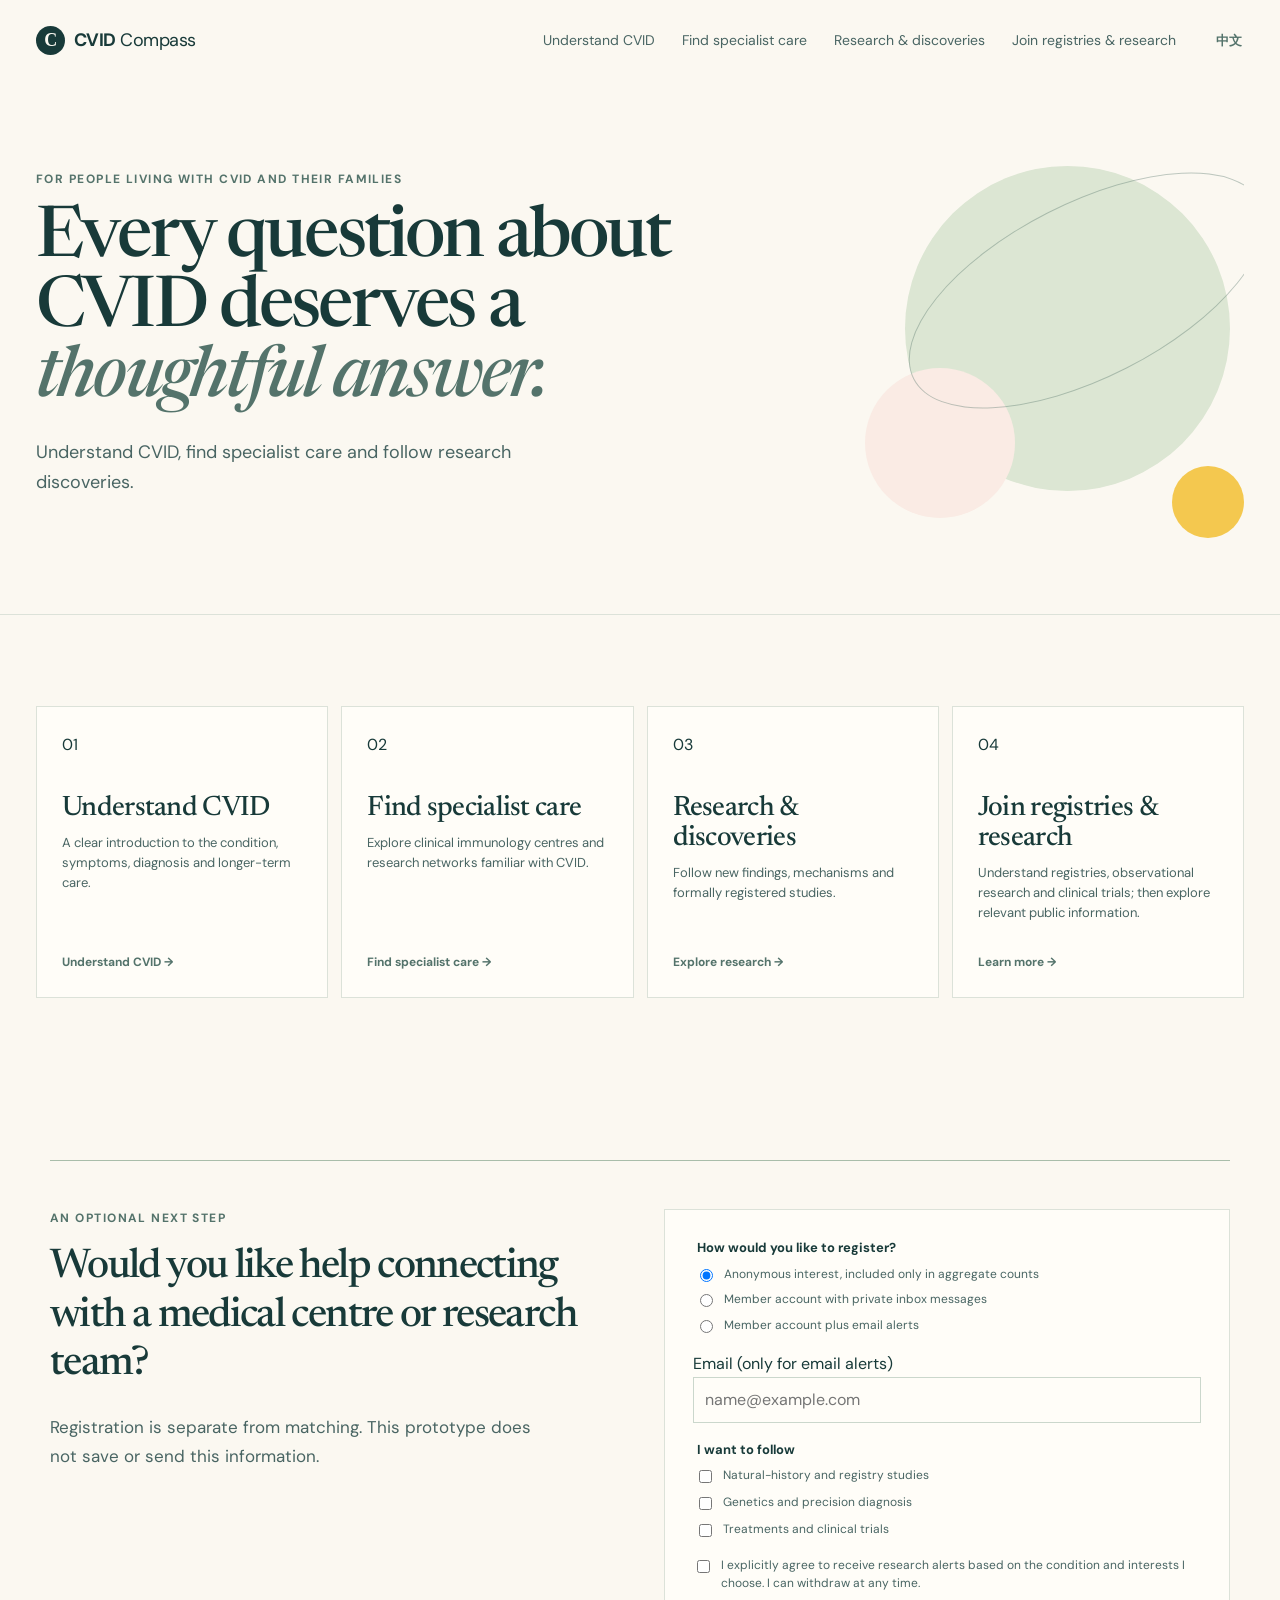
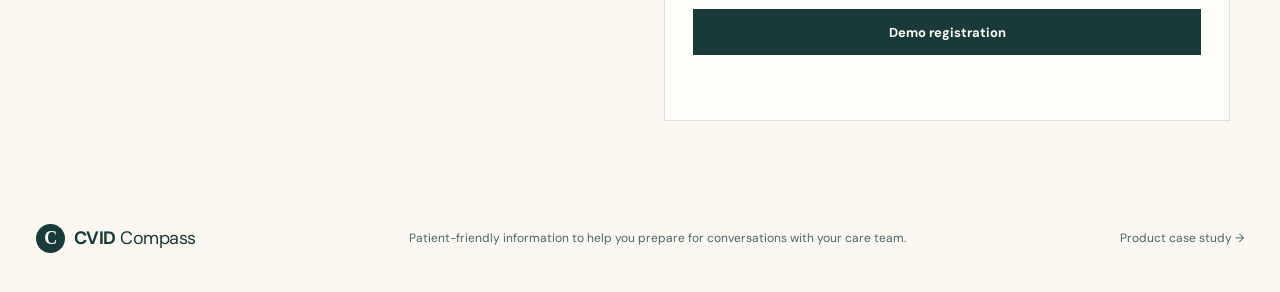
==== index.html @ d3d323ce "Add files via upload" ====
<!doctype html>
<html lang="en">
  <head>
    <meta charset="UTF-8" />
    <meta name="viewport" content="width=device-width, initial-scale=1.0" />
    <meta name="description" content="A patient-friendly guide to understanding CVID." />
    <title>CVID Compass</title>
    <link rel="preconnect" href="https://fonts.googleapis.com" />
    <link rel="preconnect" href="https://fonts.gstatic.com" crossorigin />
    <link href="https://fonts.googleapis.com/css2?family=DM+Sans:wght@400;500;600;700&family=Newsreader:opsz,wght@6..72,500;6..72,600&display=swap" rel="stylesheet" />
    <link rel="stylesheet" href="/src/styles.css?v=20260907-5" />
    <link rel="stylesheet" href="/src/details.css?v=20260907-5" />
  </head>
  <body>
    <div id="app"></div>
    <script type="module" src="/src/main.js?v=20260907-5"></script>
  </body>
</html>
---- src/styles.css ----
:root { --ink:#183a39; --ink-soft:#496563; --cream:#fbf8f1; --paper:#fffdf8; --sage:#dce6d3; --sage-dark:#54736b; --coral:#e88c72; --clay:#faebe4; --line:#dce2d9; --yellow:#f4c84f; }
* { box-sizing:border-box; }
html { scroll-behavior:smooth; }
body { margin:0; color:var(--ink); background:var(--cream); font-family:"DM Sans", Arial, sans-serif; font-size:16px; line-height:1.6; }
a { color:inherit; text-decoration:none; } svg { width:18px; height:18px; fill:none; stroke:currentColor; stroke-width:1.8; stroke-linecap:round; stroke-linejoin:round; vertical-align:middle; }
.site-header { height:82px; max-width:1280px; margin:auto; padding:0 36px; display:flex; align-items:center; gap:38px; border-bottom:1px solid transparent; }
.brand { display:inline-flex; align-items:center; gap:9px; font-weight:700; letter-spacing:-.03em; white-space:nowrap; font-size:18px; }.brand-light { font-weight:400; }.brand-mark { width:29px; height:29px; display:grid; place-items:center; border-radius:50%; background:var(--ink); color:var(--cream); font-family:Georgia,serif; font-size:18px; }
.main-nav { display:flex; align-items:center; gap:27px; margin-left:auto; }.main-nav a { font-size:14px; color:var(--ink-soft); position:relative; }.main-nav a:hover,.main-nav a.active { color:var(--ink); }.main-nav a.active:after { content:""; position:absolute; left:0; right:0; bottom:-9px; height:1.5px; background:var(--coral); }
.match-link,.text-link { display:inline-flex; gap:8px; align-items:center; font-size:14px; font-weight:600; }.match-link { padding:10px 14px; background:var(--ink); color:white; border-radius:99px; }.match-link svg { width:15px; }.language-toggle { border:0; padding:5px 2px; background:transparent; color:var(--sage-dark); font:600 13px "DM Sans",sans-serif; cursor:pointer; }.menu-button { display:none; }
h1,h2,h3,p { margin-top:0; } h1,h2 { font-family:Newsreader, Georgia, serif; font-weight:500; letter-spacing:-.04em; line-height:.99; } h1 { font-size:clamp(48px,6.15vw,82px); } h2 { font-size:clamp(38px,4.5vw,57px); } h1 em,h2 em { color:var(--sage-dark); font-weight:500; }.eyebrow { margin-bottom:16px; color:var(--sage-dark); font-size:12px; font-weight:700; letter-spacing:.12em; text-transform:uppercase; }
.hero { min-height:620px; overflow:hidden; display:grid; grid-template-columns:minmax(0,1.15fr) minmax(390px,.85fr); gap:34px; max-width:1280px; margin:auto; padding:74px 36px 58px; }.hero-copy { max-width:700px; }.hero h1 { margin-bottom:24px; font-size:clamp(48px,5.5vw,76px); }.hero-intro { max-width:560px; color:var(--ink-soft); font-size:18px; line-height:1.65; }.condition-search { max-width:594px; margin-top:39px; }.condition-search label { font-size:13px; font-weight:700; }.condition-search > div { display:flex; align-items:center; height:61px; margin-top:9px; padding-left:18px; background:var(--paper); border:1px solid #cbd7cc; border-radius:8px; box-shadow:0 6px 16px rgba(24,58,57,.06); }.condition-search div > svg { color:var(--sage-dark); flex:none; }.condition-search input { min-width:0; flex:1; height:100%; padding:0 12px; border:0; outline:0; color:var(--ink); background:transparent; font:inherit; font-size:16px; }.condition-search button { align-self:stretch; display:flex; gap:7px; align-items:center; border:0; padding:0 18px; border-radius:0 7px 7px 0; background:var(--coral); color:#fff; font:600 14px "DM Sans",sans-serif; cursor:pointer; }.condition-search button svg { width:16px; }.search-hint { margin:8px 0 0; font-size:12px; color:var(--ink-soft); }
.hero-paths { display:grid; grid-template-columns:repeat(2,minmax(0,1fr)); gap:12px; max-width:680px; margin-top:34px; }
.hero-path { min-height:142px; display:flex; flex-direction:column; padding:18px; border:1px solid var(--line); border-radius:8px; background:var(--paper); transition:background .18s,transform .18s; }
.hero-path:hover { background:var(--sage); transform:translateY(-2px); }
.hero-path > span { margin-bottom:17px; color:var(--sage-dark); font-size:11px; font-weight:700; }
.hero-path strong { font:500 20px/1.16 Newsreader,Georgia,serif; }
.hero-path small { display:none; margin-top:8px; color:var(--ink-soft); font-size:12px; line-height:1.45; }
.hero-art { position:relative; min-height:390px; }.orb { position:absolute; border-radius:50%; }.orb-one { width:325px; height:325px; right:3%; top:18px; background:var(--sage); }.orb-two { width:150px; height:150px; right:49%; top:220px; background:var(--clay); }.orb-three { width:72px; height:72px; right:0; bottom:0; background:var(--yellow); }.art-line { position:absolute; width:390px; height:175px; right:-38px; top:55px; border:1px solid rgba(84,115,107,.38); border-radius:50%; transform:rotate(-27deg); }.art-note { position:absolute; z-index:2; right:7%; top:144px; display:flex; align-items:center; gap:12px; color:var(--ink); font-family:Newsreader,serif; font-size:21px; line-height:1.08; }.note-icon { width:34px; height:34px; display:grid; place-items:center; color:var(--cream); background:var(--sage-dark); border-radius:50%; font-size:18px; }
.start-section { max-width:1280px; margin:auto; padding:90px 36px 102px; border-top:1px solid var(--line); }.section-heading { display:grid; grid-template-columns:1fr 1.3fr 1fr; align-items:end; gap:20px; margin-bottom:43px; }.section-heading .eyebrow { margin:0 0 10px; }.section-heading h2 { margin:0; }.section-heading > p:last-child { margin:0 0 4px; color:var(--ink-soft); }
.path-grid { display:grid; grid-template-columns:repeat(4,1fr); gap:15px; }.path-card { min-height:253px; display:flex; flex-direction:column; padding:24px; background:var(--paper); border:1px solid var(--line); border-radius:4px; transition:transform .2s,box-shadow .2s; }.path-card:hover { transform:translateY(-4px); box-shadow:0 9px 20px rgba(24,58,57,.09); }.path-icon,.knowledge-icon { display:grid; place-items:center; width:38px; height:38px; margin-bottom:27px; border-radius:50%; color:var(--sage-dark); background:var(--sage); }.path-icon svg { width:19px; }.path-card h3 { margin-bottom:8px; font:600 20px/1.2 Newsreader,Georgia,serif; letter-spacing:-.02em; }.path-card p { margin-bottom:18px; color:var(--ink-soft); font-size:14px; line-height:1.48; }.path-card a { display:flex; gap:6px; align-items:center; margin-top:auto; color:var(--sage-dark); font-size:13px; font-weight:700; }.path-card a svg { width:15px; }
.reassurance { display:grid; grid-template-columns:auto 1.15fr 1fr; gap:35px; align-items:center; padding:48px max(36px,calc((100% - 1208px)/2)); background:var(--sage); }.reassurance h2 { margin:0; font-size:38px; }.reassurance .eyebrow { margin-bottom:10px; }.reassurance > p { max-width:380px; margin:0; color:#42605b; font-size:14px; }.reassurance-icon { display:grid; place-items:center; width:50px; height:50px; background:var(--ink); color:var(--cream); border-radius:50%; }.reassurance-icon svg { width:24px; }
footer { max-width:1280px; min-height:107px; margin:auto; padding:25px 36px; display:flex; align-items:center; justify-content:space-between; gap:20px; color:var(--ink-soft); font-size:12px; } footer .brand { color:var(--ink); }
.overview-hero { position:relative; overflow:hidden; max-width:1280px; min-height:524px; margin:auto; padding:32px 36px 76px; }.crumb { display:flex; gap:9px; margin-bottom:72px; color:var(--ink-soft); font-size:13px; }.crumb a { color:var(--sage-dark); }.overview-hero .eyebrow { margin-bottom:16px; }.overview-hero h1 { margin-bottom:23px; }.overview-lede { max-width:538px; color:var(--ink-soft); font-size:18px; }.overview-hero .text-link { margin-top:13px; color:var(--sage-dark); }.overview-sun { position:absolute; right:8%; top:90px; width:320px; height:320px; border:1px solid rgba(84,115,107,.42); border-radius:50%; }.overview-sun:before,.overview-sun:after,.overview-sun span { content:""; position:absolute; background:var(--yellow); border-radius:50%; }.overview-sun:before { width:92px; height:92px; left:110px; top:110px; }.overview-sun:after { width:184px; height:184px; left:68px; top:68px; opacity:.29; }.overview-sun span:nth-child(1) { width:22px; height:22px; left:-44px; top:145px; }.overview-sun span:nth-child(2) { width:15px; height:15px; right:-49px; top:75px; }.overview-sun span:nth-child(3) { width:14px; height:14px; right:-24px; bottom:41px; background:var(--coral); }
.glance-section { padding:83px max(36px,calc((100% - 1208px)/2)) 94px; background:var(--ink); color:#fbf8f1; }.glance-section .section-heading { grid-template-columns:1fr 2fr; margin-bottom:42px; }.glance-section .section-heading h2 { color:#fffdf7; }.glance-section .eyebrow { color:#b8d1bf; }.glance-grid { display:grid; grid-template-columns:repeat(3,1fr); border-top:1px solid rgba(255,255,255,.25); }.glance-grid article { min-height:194px; padding:23px 26px 0 0; margin-right:26px; border-right:1px solid rgba(255,255,255,.2); }.glance-grid article:last-child { margin-right:0; border:0; }.glance-grid span { color:#b8d1bf; font-size:12px; font-weight:700; }.glance-grid h3 { margin:24px 0 8px; color:#fffdf7; font:500 25px/1.15 Newsreader,Georgia,serif; }.glance-grid p { max-width:310px; margin:0; color:#c7d7d2; font-size:14px; line-height:1.5; }
.understand-section { max-width:1120px; margin:auto; padding:111px 36px; display:grid; grid-template-columns:1.25fr .75fr; gap:120px; align-items:center; }.understand-copy h2 { margin-bottom:26px; }.understand-copy p { color:var(--ink-soft); }.understand-copy .text-link { margin-top:4px; color:var(--sage-dark); }.quote-card { padding:37px 34px 33px; background:var(--clay); }.quote-mark { display:block; height:35px; color:var(--coral); font:64px/.6 Newsreader,Georgia,serif; }.quote-card p { margin:19px 0 29px; font:500 28px/1.1 Newsreader,Georgia,serif; letter-spacing:-.025em; }.quote-source { color:var(--ink-soft); font-size:12px; }
.knowledge-section { padding:92px max(36px,calc((100% - 1208px)/2)) 105px; background:#edf1e9; }.knowledge-title { max-width:660px; margin-bottom:43px; }.knowledge-title h2 { margin:0; }.knowledge-grid { display:grid; grid-template-columns:1fr 1fr; gap:18px; }.knowledge-card { padding:35px; }.knowledge-card.know { background:var(--paper); }.knowledge-card.learning { background:#dbe6d4; }.knowledge-icon { margin-bottom:31px; }.learning .knowledge-icon { color:white; background:var(--sage-dark); }.knowledge-card h3 { margin:0 0 22px; font:500 29px/1.08 Newsreader,Georgia,serif; letter-spacing:-.025em; }.knowledge-card ul { display:grid; gap:13px; padding:0; margin:0; list-style:none; }.knowledge-card li { position:relative; padding-left:19px; color:var(--ink-soft); font-size:14px; line-height:1.5; }.knowledge-card li:before { content:""; position:absolute; left:0; top:.57em; width:6px; height:6px; border-radius:50%; background:var(--coral); }.learning li:before { background:var(--sage-dark); }
.next-section { display:grid; grid-template-columns:.9fr 1.1fr; gap:68px; max-width:1120px; margin:auto; padding:103px 36px 82px; }.next-section h2 { margin:0; }.next-links { border-top:1px solid var(--line); }.next-links a { display:flex; gap:19px; align-items:center; padding:18px 3px; border-bottom:1px solid var(--line); font:500 22px/1.25 Newsreader,Georgia,serif; }.next-links a span { color:var(--sage-dark); font:700 12px "DM Sans",sans-serif; }.next-links a svg { width:17px; margin-left:auto; color:var(--sage-dark); }.medical-note { max-width:1120px; margin:0 auto 30px; padding:18px 36px 0; border-top:1px solid var(--line); color:var(--ink-soft); font-size:12px; }
.path-grid.three-paths { grid-template-columns:repeat(3,1fr); }.disease-map,.directory-content,.research-content { max-width:1208px; margin:auto; padding:88px 36px; }.disease-map h2,.research-heading h2 { margin:0 0 38px; }.topic-grid,.research-explainer { display:grid; grid-template-columns:repeat(4,1fr); gap:15px; }.topic-grid article,.research-explainer article { min-height:204px; padding:24px; background:var(--paper); border:1px solid var(--line); }.topic-grid span,.research-explainer span { color:var(--sage-dark); font-size:12px; font-weight:700; }.topic-grid h3,.research-explainer h3 { margin:19px 0 9px; font:500 23px/1.12 Newsreader,Georgia,serif; }.topic-grid p,.research-explainer p { margin:0; color:var(--ink-soft); font-size:14px; line-height:1.5; }.directory-hero,.research-hero { min-height:380px; max-width:1208px; margin:auto; padding:32px 36px 68px; }.directory-hero .crumb,.research-hero .crumb { margin-bottom:70px; }.directory-hero h1,.research-hero h1 { margin:0 0 22px; }.directory-hero > p:last-child,.research-hero > p:last-child { max-width:635px; color:var(--ink-soft); font-size:17px; }.directory-content { background:var(--paper); }.directory-note { display:flex; gap:14px; max-width:800px; padding:18px 20px; background:var(--sage); color:#42605b; font-size:14px; }.directory-note svg { flex:none; color:var(--sage-dark); }.directory-note p { margin:0; }.directory-note strong { color:var(--ink); }.centre-list { display:grid; gap:10px; padding-top:30px; }.centre-card { display:grid; grid-template-columns:auto 1fr auto; gap:19px; align-items:center; padding:19px; border:1px solid var(--line); background:var(--paper); }.centre-mark { display:grid; place-items:center; width:41px; height:41px; border-radius:50%; color:var(--sage-dark); background:var(--sage); }.centre-card h3 { margin:2px 0 5px; font:500 22px/1.15 Newsreader,Georgia,serif; }.centre-card p { margin:0; color:var(--ink-soft); font-size:13px; }.centre-meta { color:var(--sage-dark); font-size:11px; font-weight:700; letter-spacing:.06em; text-transform:uppercase; }.verify { display:grid; gap:3px; min-width:128px; color:var(--sage-dark); font-size:11px; font-weight:700; }.verify small { color:var(--ink-soft); font-weight:400; }.research-page { background:#edf1e9; }.research-content { padding-top:0; }.research-explainer { margin-top:-40px; position:relative; }.research-explainer article { background:var(--paper); }.research-heading { margin-top:82px; }.paper-list { display:grid; gap:0; max-width:850px; border-top:1px solid var(--line); }.paper-list article { display:grid; grid-template-columns:132px 1fr auto; gap:24px; align-items:start; padding:25px 0; border-bottom:1px solid var(--line); }.paper-type { color:var(--sage-dark); font-size:11px; font-weight:700; letter-spacing:.06em; text-transform:uppercase; }.paper-list h3 { margin:0 0 8px; font:500 23px/1.15 Newsreader,Georgia,serif; }.paper-list p { margin:0; color:var(--ink-soft); font-size:13px; }.paper-list a { display:flex; gap:6px; align-items:center; color:var(--sage-dark); font-size:12px; font-weight:700; white-space:nowrap; }.paper-list a svg { width:15px; }
@media (max-width:820px) { .site-header { height:70px; padding:0 21px; gap:13px; }.main-nav { display:none; position:absolute; z-index:10; top:69px; left:0; right:0; padding:18px 21px; background:var(--paper); border-bottom:1px solid var(--line); }.main-nav.open { display:grid; gap:14px; }.language-toggle { margin-left:auto; }.match-link { margin-left:0; font-size:0; width:38px; height:38px; padding:0; justify-content:center; }.match-link svg { width:17px; }.menu-button { display:grid; gap:5px; width:28px; padding:5px; border:0; background:transparent; }.menu-button span { height:1px; background:var(--ink); }.hero { grid-template-columns:1fr; gap:0; padding:54px 22px 34px; min-height:auto; }.hero-paths { grid-template-columns:1fr; gap:10px; }.hero-path { min-height:76px; display:grid; grid-template-columns:32px 1fr; align-items:center; column-gap:10px; padding:14px 16px; }.hero-path > span { grid-row:1; margin:0; }.hero-path strong { grid-row:1; font-size:18px; }.hero-art { min-height:225px; margin-top:24px; }.orb-one { width:205px; height:205px; right:8%; top:0; }.orb-two { width:108px; height:108px; right:47%; top:115px; }.orb-three { width:55px; height:55px; right:1%; bottom:3px; }.art-line { width:280px; height:130px; right:-36px; top:28px; }.art-note { right:10%; top:72px; max-width:190px; font-size:16px; }.note-icon { width:29px; height:29px; flex:none; }.start-section { padding:63px 22px; }.section-heading { grid-template-columns:1fr; gap:8px; margin-bottom:30px; }.path-grid { grid-template-columns:1fr 1fr; }.reassurance { grid-template-columns:auto 1fr; gap:19px; padding:37px 22px; }.reassurance > p { grid-column:1/-1; }.reassurance h2 { font-size:32px; } footer { padding:24px 22px; flex-wrap:wrap; }.overview-hero { min-height:440px; padding:25px 22px 60px; }.crumb { margin-bottom:57px; }.overview-sun { width:190px; height:190px; right:-69px; top:175px; }.overview-sun:before { width:55px; height:55px; left:67px; top:67px; }.overview-sun:after { width:110px; height:110px; left:39px; top:39px; }.overview-sun span:nth-child(1) { left:-22px; top:90px; }.overview-sun span:nth-child(2) { right:-25px; top:43px; }.overview-sun span:nth-child(3) { right:-12px; bottom:23px; }.overview-lede { max-width:470px; font-size:16px; }.glance-section { padding:62px 22px; }.glance-grid { grid-template-columns:1fr; }.glance-grid article { min-height:0; padding:21px 0; margin:0; border-right:0; border-bottom:1px solid rgba(255,255,255,.2); }.glance-grid h3 { margin:11px 0 7px; }.understand-section { padding:73px 22px; grid-template-columns:1fr; gap:48px; }.quote-card { max-width:460px; }.knowledge-section { padding:65px 22px; }.knowledge-grid { grid-template-columns:1fr; }.next-section { grid-template-columns:1fr; gap:31px; padding:70px 22px 54px; }.medical-note { margin-bottom:20px; padding:15px 22px 0; } }
@media (max-width:480px) { h1 { font-size:46px; }.hero h1 { font-size:38px; line-height:1.04; }.hero-intro { font-size:16px; }.condition-search > div { height:56px; }.condition-search button { padding:0 13px; font-size:0; }.condition-search button svg { width:18px; }.path-grid { grid-template-columns:1fr; }.path-card { min-height:210px; }.section-heading h2 { font-size:40px; }.overview-hero { min-height:466px; }.overview-sun { top:238px; }.glance-section .section-heading { grid-template-columns:1fr; }.knowledge-card { padding:28px 24px; }.next-links a { font-size:20px; } }
@media (max-width:820px) { .path-grid.three-paths,.topic-grid,.research-explainer { grid-template-columns:1fr 1fr; }.disease-map,.directory-content,.research-content { padding:64px 22px; }.directory-hero,.research-hero { padding:25px 22px 55px; }.directory-hero .crumb,.research-hero .crumb { margin-bottom:55px; }.research-explainer { margin-top:-24px; }.centre-card { grid-template-columns:auto 1fr; }.verify { grid-column:2; }.paper-list article { grid-template-columns:1fr; gap:9px; }.paper-list a { margin-top:4px; } }
@media (max-width:480px) { .path-grid.three-paths,.topic-grid,.research-explainer { grid-template-columns:1fr; }.centre-card { grid-template-columns:1fr; gap:10px; }.verify { grid-column:auto; }.directory-hero h1,.research-hero h1 { font-size:43px; }.paper-list h3 { font-size:21px; } }

.directory-tools { display:flex; justify-content:space-between; align-items:center; gap:20px; margin-top:34px; padding-bottom:18px; border-bottom:1px solid var(--line); }
.directory-tools > span { color:var(--ink-soft); font-size:12px; white-space:nowrap; }
.country-filters { display:flex; gap:8px; flex-wrap:wrap; }
.country-filters button { border:1px solid var(--line); padding:8px 14px; background:transparent; color:var(--ink-soft); border-radius:99px; font:600 12px "DM Sans",sans-serif; cursor:pointer; }
.country-filters button.selected { border-color:var(--ink); background:var(--ink); color:var(--paper); }
.centre-fields { display:flex; gap:18px; flex-wrap:wrap; margin-top:9px; color:var(--ink-soft); font-size:11px; }
.centre-fields a { color:var(--sage-dark); font-weight:700; }
.verify { padding:7px 10px; border-left:3px solid var(--coral); background:var(--clay); }
.verify.verified { border-left-color:var(--sage-dark); background:var(--sage); }
.study-list { display:grid; gap:14px; max-width:920px; }
.study-card { padding:28px 30px; background:var(--paper); border:1px solid var(--line); }
.study-meta { display:flex; flex-wrap:wrap; gap:8px; margin-bottom:14px; }
.study-meta span { padding:4px 9px; border-radius:99px; background:var(--sage); color:var(--sage-dark); font-size:11px; font-weight:700; }
.study-card h3 { margin:0 0 13px; font:500 27px/1.14 Newsreader,Georgia,serif; }
.study-card p { margin:0 0 12px; color:var(--ink-soft); font-size:14px; }
.study-details { margin-top:17px; padding-top:17px; border-top:1px solid var(--line); }
.study-details .limitation { padding:13px 15px; background:var(--clay); color:var(--ink); }
.study-details a { color:var(--sage-dark); font-size:13px; font-weight:700; }
.study-toggle { margin-top:8px; border:0; padding:0; background:transparent; color:var(--sage-dark); font:700 12px "DM Sans",sans-serif; cursor:pointer; }
.research-heading > p:last-child { max-width:620px; color:var(--ink-soft); }
.stakeholder-section { max-width:1208px; margin:auto; padding:10px 36px 100px; }
.stakeholder-grid { display:grid; grid-template-columns:repeat(2,1fr); gap:15px; }
.stakeholder-grid article { padding:27px; background:var(--paper); border:1px solid var(--line); }
.stakeholder-grid article > span { color:var(--sage-dark); font-size:12px; font-weight:700; }
.stakeholder-grid h3 { margin:14px 0 10px; font:500 26px/1.15 Newsreader,Georgia,serif; }
.stakeholder-grid p { color:var(--ink-soft); font-size:14px; }
.stakeholder-grid hr { margin:22px 0; border:0; border-top:1px solid var(--line); }
.stakeholder-grid strong { display:block; margin-bottom:7px; color:var(--sage-dark); font-size:12px; }
.value-loop { margin-top:58px; padding:42px; background:var(--ink); color:var(--paper); }
.value-loop h2 { max-width:750px; margin-bottom:31px; color:var(--paper); }
.value-loop > p:last-child { max-width:800px; margin:28px 0 0; color:#c7d7d2; font-size:13px; }
.loop-steps { display:flex; align-items:center; gap:12px; flex-wrap:wrap; }
.loop-steps span { padding:11px 14px; background:rgba(255,255,255,.1); font-size:13px; }
.loop-steps b { color:var(--coral); }
[hidden] { display:none !important; }
@media (max-width:820px) { .stakeholder-section { padding:10px 22px 70px; }.stakeholder-grid { grid-template-columns:1fr; }.value-loop { padding:30px 24px; }.directory-tools { align-items:flex-start; flex-direction:column; }.study-card { padding:23px 20px; } }

.matching-page { background:#edf1e9; }
.matching-content { max-width:1208px; margin:auto; padding:0 36px 100px; display:grid; grid-template-columns:360px 1fr; gap:42px; align-items:start; }
.matching-form { position:sticky; top:24px; display:grid; gap:20px; padding:28px; background:var(--paper); border:1px solid var(--line); }
.matching-form > div { display:grid; gap:7px; }
.matching-form label,.matching-form legend { color:var(--ink); font-size:13px; font-weight:700; }
.matching-form input[type="number"],.matching-form select { width:100%; min-height:46px; padding:8px 11px; border:1px solid #cbd7cc; border-radius:3px; background:var(--paper); color:var(--ink); font:inherit; }
.matching-form fieldset { display:grid; gap:9px; padding:0; margin:0; border:0; }
.matching-form fieldset label { display:flex; align-items:flex-start; gap:8px; color:var(--ink-soft); font-weight:400; line-height:1.4; }
.matching-form fieldset input { margin-top:4px; accent-color:var(--sage-dark); }
.matching-form button { min-height:48px; display:flex; justify-content:center; align-items:center; gap:8px; border:0; border-radius:3px; background:var(--ink); color:var(--paper); font:700 13px "DM Sans",sans-serif; cursor:pointer; }
.matching-form > p { margin:0; color:var(--ink-soft); font-size:11px; }
.match-results { scroll-margin-top:25px; }
.empty-results { padding:50px 35px; border:1px dashed #b9c7bc; text-align:center; }
.empty-results > span { display:grid; place-items:center; width:46px; height:46px; margin:0 auto 22px; border-radius:50%; background:var(--sage); color:var(--sage-dark); }
.empty-results h2 { max-width:520px; margin:0 auto 15px; font-size:38px; }
.empty-results p { max-width:500px; margin:auto; color:var(--ink-soft); }
.results-heading { margin-bottom:28px; }
.results-heading h2 { margin-bottom:12px; font-size:42px; }
.results-heading p:last-child { color:var(--ink-soft); }
.match-card { margin-bottom:14px; padding:28px; border:1px solid var(--line); background:var(--paper); }
.match-status { display:flex; justify-content:space-between; gap:15px; align-items:center; margin-bottom:13px; }
.match-status span { padding:5px 9px; border-radius:99px; background:var(--sage); color:var(--sage-dark); font-size:11px; font-weight:700; }
.match-status small { color:var(--ink-soft); }
.match-card h3 { margin:0 0 8px; font:500 27px/1.15 Newsreader,Georgia,serif; }
.trial-meta { color:var(--ink-soft); font-size:12px; }
.criteria { margin-top:18px; padding-top:15px; border-top:1px solid var(--line); }
.criteria strong { font-size:12px; }
.criteria ul { display:grid; gap:5px; margin:8px 0 0; padding-left:19px; color:var(--ink-soft); font-size:13px; }
.criteria p { margin:7px 0 0; color:var(--ink-soft); font-size:13px; }
.criteria.no strong { color:#a05c4e; }
.criteria.unknown { margin-bottom:20px; padding:14px; border:0; background:var(--clay); }
.official-trial { color:var(--sage-dark); font-size:13px; font-weight:700; }
@media (max-width:900px) { .matching-content { grid-template-columns:1fr; padding:0 22px 70px; }.matching-form { position:static; }.main-nav { gap:18px; } }

.centre-card[data-interest-ready] { grid-template-columns:auto minmax(0,1fr) auto; }
.centre-interest { grid-column:2/-1; display:flex; justify-content:space-between; align-items:center; gap:15px; padding-top:13px; border-top:1px solid var(--line); color:var(--ink-soft); font-size:11px; }
.centre-interest strong { color:var(--ink); }
.centre-interest button { border:1px solid var(--sage-dark); padding:7px 11px; border-radius:99px; background:transparent; color:var(--sage-dark); font:700 11px "DM Sans",sans-serif; cursor:pointer; }
.centre-interest button.followed { background:var(--sage-dark); color:var(--paper); }
.interest-register { max-width:1208px; margin:0 auto; padding:72px 36px 100px; display:grid; grid-template-columns:1fr 1fr; gap:70px; background:var(--cream); }
.interest-register h2 { max-width:520px; margin-bottom:18px; }
.interest-register > div > p:last-child { max-width:500px; color:var(--ink-soft); }
.interest-register form { display:grid; gap:17px; padding:27px; border:1px solid var(--line); background:var(--paper); }
.interest-register form > label:first-child { display:grid; gap:7px; color:var(--ink); font-size:13px; font-weight:700; }
.interest-register input[type="email"] { min-height:46px; padding:8px 11px; border:1px solid #cbd7cc; background:var(--paper); color:var(--ink); font:inherit; }
.interest-register fieldset { display:grid; gap:8px; padding:0; border:0; }
.interest-register legend { margin-bottom:7px; font-size:13px; font-weight:700; }
.interest-register fieldset label,.interest-register .consent { display:flex; align-items:flex-start; gap:8px; color:var(--ink-soft); font-size:12px; line-height:1.45; }
.interest-register input[type="checkbox"] { margin-top:3px; accent-color:var(--sage-dark); }
.interest-register button { min-height:46px; border:0; background:var(--ink); color:var(--paper); font:700 13px "DM Sans",sans-serif; cursor:pointer; }
.interest-register button:disabled { opacity:.55; }
.interest-feedback { min-height:20px; margin:0; color:var(--sage-dark); font-size:12px; font-weight:700; }
.institution-preview { margin-top:58px; padding:38px; border:1px solid var(--line); background:var(--paper); }
.report-heading { display:flex; justify-content:space-between; align-items:flex-start; gap:20px; }
.report-heading h2 { max-width:680px; margin-bottom:30px; }
.report-heading > span { padding:5px 9px; border-radius:99px; background:var(--clay); color:#a05c4e; font-size:11px; font-weight:700; }
.report-stats { display:grid; grid-template-columns:repeat(4,1fr); border-top:1px solid var(--line); border-bottom:1px solid var(--line); }
.report-stats article { display:grid; gap:2px; padding:22px 18px; border-right:1px solid var(--line); }
.report-stats article:last-child { border:0; }
.report-stats strong { font:500 37px Newsreader,Georgia,serif; }
.report-stats span { color:var(--ink-soft); font-size:11px; }
.report-flow { display:flex; gap:10px; align-items:center; flex-wrap:wrap; margin-top:27px; }
.report-flow span { padding:8px 10px; background:var(--sage); color:var(--sage-dark); font-size:11px; font-weight:700; }
.report-flow b { color:var(--coral); }
.institution-preview > p:last-child { margin:23px 0 0; color:var(--ink-soft); font-size:12px; }
@media (max-width:820px) { .centre-card[data-interest-ready] { grid-template-columns:1fr; }.centre-interest { grid-column:auto; align-items:flex-start; flex-direction:column; }.interest-register { grid-template-columns:1fr; gap:25px; padding:55px 22px 70px; }.report-stats { grid-template-columns:1fr 1fr; }.report-stats article:nth-child(2) { border-right:0; }.report-stats article:nth-child(-n+2) { border-bottom:1px solid var(--line); }.institution-preview { padding:27px 21px; } }

.discovery-cta { max-width:1208px; margin:0 auto 96px; padding:46px; display:grid; grid-template-columns:1fr auto; align-items:center; gap:40px; background:var(--ink); color:var(--paper); }
.discovery-cta h2 { max-width:760px; margin-bottom:17px; color:var(--paper); }
.discovery-cta > div > p:last-child { max-width:720px; margin:0; color:#c7d7d2; }
.discovery-cta a { display:flex; align-items:center; gap:8px; padding:12px 16px; border-radius:99px; background:var(--coral); color:#fff; font-size:13px; font-weight:700; white-space:nowrap; }
.research-directions { margin-top:80px; }
.direction-title { max-width:720px; margin-bottom:34px; }
.direction-title h2 { margin-bottom:15px; }
.direction-title > p:last-child { color:var(--ink-soft); }
.direction-grid { display:grid; grid-template-columns:repeat(3,1fr); gap:12px; }
.direction-grid article { min-height:208px; padding:23px; background:var(--paper); border:1px solid var(--line); }
.direction-grid span { color:var(--sage-dark); font-size:11px; font-weight:700; }
.direction-grid h3 { margin:17px 0 9px; font:500 22px/1.15 Newsreader,Georgia,serif; }
.direction-grid p { margin:0; color:var(--ink-soft); font-size:13px; line-height:1.5; }
.result-filters { display:flex; gap:8px; margin-top:21px; flex-wrap:wrap; }
.result-filters button { border:1px solid var(--line); padding:8px 13px; border-radius:99px; background:var(--paper); color:var(--ink-soft); font:700 11px "DM Sans",sans-serif; cursor:pointer; }
.result-filters button.selected { border-color:var(--ink); background:var(--ink); color:var(--paper); }
.centre-result { border-left:4px solid var(--sage-dark); }
@media (max-width:820px) { .discovery-cta { grid-template-columns:1fr; margin:0 22px 65px; padding:31px 24px; gap:23px; }.discovery-cta a { justify-self:start; }.direction-grid { grid-template-columns:1fr 1fr; } }
@media (max-width:480px) { .direction-grid { grid-template-columns:1fr; } }

.subtype-atlas { margin-top:90px; padding:44px; background:var(--ink); color:var(--paper); }
.atlas-intro { max-width:850px; }
.atlas-intro h2 { margin-bottom:18px; color:var(--paper); }
.atlas-intro > p { color:#c7d7d2; }
.atlas-warning { margin-top:22px; padding:14px 16px; background:rgba(255,255,255,.09); color:#dce8e4; font-size:13px; }
.atlas-warning strong { color:var(--paper); }
.atlas-tabs { display:flex; gap:9px; flex-wrap:wrap; margin:34px 0 28px; padding-bottom:20px; border-bottom:1px solid rgba(255,255,255,.2); }
.atlas-tabs button { border:1px solid rgba(255,255,255,.28); padding:9px 14px; border-radius:99px; background:transparent; color:#c7d7d2; font:700 12px "DM Sans",sans-serif; cursor:pointer; }
.atlas-tabs button.selected { border-color:var(--paper); background:var(--paper); color:var(--ink); }
.atlas-panel > a { display:inline-block; margin-top:23px; color:#b8d1bf; font-size:12px; font-weight:700; }
.atlas-grid { display:grid; grid-template-columns:repeat(3,1fr); gap:11px; }
.atlas-grid article { min-height:195px; padding:22px; background:rgba(255,255,255,.08); }
.atlas-grid h3 { margin:0 0 10px; color:var(--paper); font:500 21px/1.16 Newsreader,Georgia,serif; }
.atlas-grid p { margin:0; color:#c7d7d2; font-size:12px; line-height:1.55; }
.gene-groups { display:grid; gap:1px; background:rgba(255,255,255,.16); }
.gene-groups article { display:grid; grid-template-columns:minmax(210px,.8fr) 1.2fr; gap:28px; padding:21px 23px; background:var(--ink); }
.gene-groups article > div > span { color:#b8d1bf; font-size:10px; font-weight:700; letter-spacing:.07em; text-transform:uppercase; }
.gene-groups h3 { margin:5px 0 0; color:var(--paper); font:500 21px/1.15 Newsreader,Georgia,serif; }
.gene-groups p { margin:0; color:#c7d7d2; font-size:12px; }
.gene-groups b { color:var(--paper); letter-spacing:.02em; }
.gene-note { margin-top:24px; padding:16px; background:var(--clay); color:var(--ink); font-size:12px; }
.gene-note a { color:var(--sage-dark); font-weight:700; }
@media (max-width:820px) { .subtype-atlas { margin-top:65px; padding:31px 22px; }.atlas-grid { grid-template-columns:1fr 1fr; }.gene-groups article { grid-template-columns:1fr; gap:11px; } }
@media (max-width:480px) { .atlas-grid { grid-template-columns:1fr; } }

.glance-grid.four { grid-template-columns:repeat(4,1fr); }
.inline-scroll { border:0; padding:0; background:transparent; color:var(--sage-dark); cursor:pointer; }
.glance-grid.four button { min-height:194px; margin:0 26px 0 0; padding:23px 26px 0 0; border:0; border-right:1px solid rgba(255,255,255,.2); background:transparent; color:inherit; text-align:left; cursor:pointer; }
.glance-grid.four button:last-child { margin-right:0; border-right:0; }
.glance-grid.four button > span { color:#b8d1bf; font-size:12px; font-weight:700; }
.glance-grid.four button h3 { margin:24px 0 8px; color:#fffdf7; font:500 25px/1.15 Newsreader,Georgia,serif; }
.glance-grid.four button p { max-width:310px; margin:0; color:#c7d7d2; font:14px/1.5 "DM Sans",Arial,sans-serif; }
.glance-grid.four button small { display:inline-block; margin-top:15px; color:#b8d1bf; font-size:11px; font-weight:700; }
.cvid-guide,.source-rail,.study-types,.iit-updates,.gene-directory,.live-trials { max-width:1208px; margin:auto; padding:92px 36px; }
.guide-intro { max-width:720px; margin-bottom:45px; }
.guide-intro h2 { margin-bottom:18px; }
.guide-intro > p:last-child { color:var(--ink-soft); }
.guide-sections { border-top:1px solid var(--line); }
.guide-sections details { scroll-margin-top:24px; border-bottom:1px solid var(--line); }
.guide-sections summary { display:grid; grid-template-columns:72px 1fr auto; gap:24px; align-items:center; padding:28px 0; cursor:pointer; list-style:none; }
.guide-sections summary::-webkit-details-marker { display:none; }
.guide-sections summary > span { color:var(--sage-dark); font-size:12px; font-weight:700; }
.guide-sections summary h3 { margin:0; font:500 28px/1.15 Newsreader,Georgia,serif; }
.guide-sections summary b { color:var(--sage-dark); font:400 24px/1 "DM Sans",sans-serif; transition:transform .18s; }
.guide-sections details[open] summary b { transform:rotate(45deg); }
.guide-body { padding:0 48px 30px 96px; }
.guide-body p { max-width:850px; margin:0; color:var(--ink-soft); }
.source-rail { padding-top:78px; padding-bottom:88px; }
.source-rail h2 { margin-bottom:32px; }
.source-rail > div { display:grid; grid-template-columns:repeat(3,1fr); border-top:1px solid var(--line); }
.source-rail a { display:grid; gap:7px; padding:24px 20px 24px 0; border-bottom:1px solid var(--line); }
.source-rail a strong { font:500 22px Newsreader,Georgia,serif; }
.source-rail a span,.source-rail > p:last-child { color:var(--ink-soft); font-size:12px; }
.study-types { padding-bottom:25px; }
.study-types > h2 { max-width:760px; margin-bottom:33px; }
.study-types > div { display:grid; grid-template-columns:repeat(3,1fr); gap:12px; }
.study-types article { min-height:210px; padding:24px; background:var(--paper); border:1px solid var(--line); }
.study-types article > span { color:var(--sage-dark); font-size:11px; font-weight:700; }
.study-types h3 { margin:18px 0 9px; font:500 23px/1.15 Newsreader,Georgia,serif; }
.study-types article p { margin:0; color:var(--ink-soft); font-size:13px; }
.iit-updates { padding-top:64px; padding-bottom:35px; }
.iit-updates > div:last-child { display:grid; grid-template-columns:repeat(3,1fr); gap:12px; }
.iit-updates article { min-height:265px; display:flex; flex-direction:column; padding:24px; background:var(--ink); color:var(--paper); }
.iit-updates article > span { color:#b8d1bf; font-size:10px; font-weight:700; letter-spacing:.06em; text-transform:uppercase; }
.iit-updates h3 { margin:18px 0 10px; color:var(--paper); font:500 25px/1.15 Newsreader,Georgia,serif; }
.iit-updates article p { color:#c7d7d2; font-size:13px; }
.iit-updates article a { margin-top:auto; color:#b8d1bf; font-size:12px; font-weight:700; }
.gene-directory { padding-top:72px; padding-bottom:55px; }
.gene-search { display:grid; gap:8px; max-width:480px; margin:0 0 27px; color:var(--ink); font-size:13px; font-weight:700; }
.gene-search input { min-height:48px; padding:10px 13px; border:1px solid #b9c7bc; border-radius:4px; background:var(--paper); color:var(--ink); font:inherit; }
.gene-catalogue { display:grid; grid-template-columns:repeat(3,1fr); gap:10px; }
.gene-catalogue article { min-height:147px; padding:20px; background:var(--paper); border:1px solid var(--line); }
.gene-catalogue span { color:var(--sage-dark); font-size:10px; font-weight:700; letter-spacing:.06em; text-transform:uppercase; }
.gene-catalogue h3 { margin:13px 0 7px; font:500 22px/1.1 Newsreader,Georgia,serif; }
.gene-catalogue p { margin:0; color:var(--ink-soft); font-size:12px; line-height:1.45; }
.gene-source { margin-top:19px; color:var(--ink-soft); font-size:12px; }
.gene-source a { color:var(--sage-dark); font-weight:700; }
.live-trials { padding-top:70px; }
.live-heading { display:flex; justify-content:space-between; align-items:flex-start; gap:28px; margin-bottom:31px; }
.live-heading h2 { max-width:720px; margin-bottom:15px; }
.live-heading p:last-child { max-width:700px; color:var(--ink-soft); }
.data-state { flex:none; padding:7px 10px; border-radius:99px; background:var(--clay); color:#995946; font-size:11px; font-weight:700; }
.data-state.live { background:var(--sage); color:var(--sage-dark); }
.trial-browser-list { display:grid; grid-template-columns:repeat(2,1fr); gap:12px; }
.trial-browser-list article { display:flex; flex-direction:column; min-height:330px; padding:25px; background:var(--paper); border:1px solid var(--line); }
.trial-browser-list h3 { margin:0 0 12px; font:500 25px/1.14 Newsreader,Georgia,serif; }
.trial-browser-list > article > p { color:var(--ink-soft); font-size:13px; }
.trial-browser-list dl { display:grid; grid-template-columns:1fr 1fr; gap:12px; margin:8px 0 21px; }
.trial-browser-list dl div { border-top:1px solid var(--line); padding-top:8px; }
.trial-browser-list dt { color:var(--sage-dark); font-size:10px; font-weight:700; text-transform:uppercase; }
.trial-browser-list dd { margin:3px 0 0; color:var(--ink-soft); font-size:12px; }
.trial-browser-list > article > a { margin-top:auto; color:var(--sage-dark); font-size:12px; font-weight:700; }
#trial-data-status { color:var(--sage-dark); font-weight:700; }
@media (max-width:900px) { .glance-grid.four { grid-template-columns:1fr 1fr; }.gene-catalogue { grid-template-columns:1fr 1fr; }.trial-browser-list { grid-template-columns:1fr; } }
@media (max-width:900px) { .iit-updates > div:last-child { grid-template-columns:1fr; } }
@media (max-width:700px) { .cvid-guide,.source-rail,.study-types,.iit-updates,.gene-directory,.live-trials { padding:62px 22px; }.glance-grid.four,.study-types > div,.gene-catalogue,.source-rail > div { grid-template-columns:1fr; }.glance-grid.four button { min-height:0; margin:0; padding:23px 0; border-right:0; border-bottom:1px solid rgba(255,255,255,.2); }.guide-sections summary { grid-template-columns:35px 1fr auto; gap:10px; }.guide-sections summary h3 { font-size:23px; }.guide-body { padding:0 0 25px 45px; }.live-heading { display:grid; }.data-state { justify-self:start; } }

/* Home: concise editorial gateway, with depth revealed after navigation. */
.home-page { overflow:hidden; }
.home-hero.hero { min-height:585px; grid-template-columns:minmax(0,1.08fr) minmax(350px,.72fr); gap:76px; align-items:center; padding-top:66px; padding-bottom:76px; }
.home-hero .hero-copy { max-width:720px; }
.home-hero h1 { max-width:720px; margin-bottom:24px; }
.home-actions { display:flex; align-items:center; gap:20px; margin-top:31px; }
.primary-action { display:inline-flex; align-items:center; justify-content:center; min-height:48px; padding:0 20px; border-radius:3px; background:var(--ink); color:var(--paper); font-size:14px; font-weight:700; }
.secondary-action { display:inline-flex; align-items:center; gap:8px; color:var(--sage-dark); font-size:14px; font-weight:700; }
.secondary-action svg { width:16px; }
.home-boundary { max-width:620px; margin:25px 0 0; color:var(--ink-soft); font-size:12px; }
.home-scope { position:relative; padding:31px 30px 25px; border:1px solid #cbd7cc; background:var(--paper); box-shadow:18px 18px 0 var(--sage); }
.home-scope:before { content:""; position:absolute; width:64px; height:64px; right:-28px; top:-31px; border-radius:50%; background:var(--yellow); }
.home-scope > div { display:grid; grid-template-columns:35px 1fr; gap:12px; padding:17px 0; border-top:1px solid var(--line); }
.home-scope > div > span { color:var(--sage-dark); font-size:11px; font-weight:700; }
.home-scope > div p { display:grid; gap:2px; margin:0; }
.home-scope strong { font:500 21px/1.2 Newsreader,Georgia,serif; }
.home-scope small { color:var(--ink-soft); font-size:12px; line-height:1.5; }
.scope-note { margin:18px 0 0; color:var(--ink-soft); font-size:11px; }
.scope-note b { margin-right:5px; color:var(--sage-dark); }
.home-pathways,.home-featured { max-width:1280px; margin:auto; padding:91px 36px 98px; }
.home-pathways { border-top:1px solid var(--line); }
.home-section-heading { display:grid; grid-template-columns:minmax(0,1fr) minmax(300px,.7fr); gap:70px; align-items:end; margin-bottom:41px; }
.home-section-heading h2 { max-width:700px; margin:0; }
.home-section-heading > p { max-width:510px; margin:0 0 4px; color:var(--ink-soft); }
.home-section-heading > a { justify-self:end; display:inline-flex; align-items:center; gap:7px; margin-bottom:8px; color:var(--sage-dark); font-size:13px; font-weight:700; }
.home-section-heading > a svg { width:15px; }
.home-path-grid { display:grid; grid-template-columns:repeat(4,1fr); gap:13px; }
.home-path-card { min-height:292px; display:flex; flex-direction:column; padding:25px; border:1px solid var(--line); background:var(--paper); transition:transform .2s,box-shadow .2s,background .2s; }
.home-path-card:hover { transform:translateY(-4px); box-shadow:0 12px 26px rgba(24,58,57,.08); }
.home-path-card.participation { background:var(--sage); }
.home-path-card > div { display:flex; align-items:center; justify-content:space-between; color:var(--sage-dark); font-size:11px; font-weight:700; }
.home-path-card i { display:grid; place-items:center; width:38px; height:38px; border-radius:50%; background:var(--sage); font-style:normal; }
.home-path-card.participation i { background:var(--paper); }
.home-path-card h3 { margin:35px 0 10px; font:500 28px/1.08 Newsreader,Georgia,serif; letter-spacing:-.025em; }
.home-path-card p { margin:0; color:var(--ink-soft); font-size:13px; line-height:1.55; }
.home-path-card > b { display:flex; align-items:center; gap:7px; margin-top:auto; padding-top:22px; color:var(--sage-dark); font-size:12px; }
.home-path-card > b svg { width:14px; }
.home-featured { max-width:none; padding-left:max(36px,calc((100% - 1208px)/2)); padding-right:max(36px,calc((100% - 1208px)/2)); background:#edf1e9; }
.featured-grid { display:grid; grid-template-columns:1.12fr .94fr .94fr; gap:14px; }
.featured-card { position:relative; min-height:304px; display:flex; flex-direction:column; overflow:hidden; padding:30px; border:1px solid var(--line); background:var(--paper); }
.featured-card:first-child { background:var(--ink); color:var(--paper); }
.featured-card > span { color:var(--sage-dark); font-size:11px; font-weight:700; letter-spacing:.08em; text-transform:uppercase; }
.featured-card:first-child > span,.featured-card:first-child p,.featured-card:first-child b { color:#c7d7d2; }
.featured-card h3 { max-width:430px; margin:38px 0 13px; font:500 29px/1.1 Newsreader,Georgia,serif; letter-spacing:-.025em; }
.featured-card p { max-width:440px; margin:0; color:var(--ink-soft); font-size:13px; }
.featured-card b { margin-top:auto; padding-top:22px; color:var(--sage-dark); font-size:12px; }
.featured-card em { position:absolute; right:18px; bottom:5px; color:rgba(84,115,107,.12); font:italic 82px/1 Newsreader,Georgia,serif; }
.featured-card:first-child em { color:rgba(255,255,255,.09); }
.home-page > .discovery-cta { margin-top:96px; }
@media (max-width:960px) {
  .home-hero.hero { grid-template-columns:1fr; gap:46px; }
  .home-scope { max-width:680px; box-shadow:12px 12px 0 var(--sage); }
  .home-path-grid { grid-template-columns:1fr 1fr; }
  .featured-grid { grid-template-columns:1fr 1fr; }
  .featured-card:first-child { grid-column:1/-1; }
}
@media (max-width:700px) {
  .home-hero.hero { padding:46px 22px 58px; }
  .home-actions { align-items:flex-start; flex-direction:column; gap:15px; }
  .home-scope { padding:25px 21px 20px; }
  .home-scope:before { width:46px; height:46px; right:-10px; top:-22px; }
  .home-pathways,.home-featured { padding:64px 22px 70px; }
  .home-section-heading { grid-template-columns:1fr; gap:17px; }
  .home-section-heading > a { justify-self:start; }
  .home-path-grid,.featured-grid { grid-template-columns:1fr; }
  .featured-card:first-child { grid-column:auto; }
  .home-path-card,.featured-card { min-height:245px; }
  .home-page > .discovery-cta { margin-top:64px; }
}
.home-hero.hero{grid-template-columns:1fr;min-height:0}.home-hero .hero-copy{max-width:960px}.education-six{padding:0 5% 64px}.education-six>h2{font-size:1.9rem;margin-bottom:12px}.education-six>p{margin-bottom:24px}.education-grid{display:grid;grid-template-columns:repeat(3,minmax(0,1fr));gap:20px}.education-card{display:flex;flex-direction:column;gap:16px;padding:30px;border:1px solid #cbd7cf;background:#fffdf8;text-decoration:none;color:inherit;min-height:230px}.education-card h3{font-size:1.75rem;margin:0}.education-card p{line-height:1.65}.education-card b{margin-top:auto}.education-card:hover{background:#eaf0e5}.research-summary{max-width:900px;line-height:1.9}.research-summary p{margin-bottom:22px}.study-card-link{display:block;color:inherit;text-decoration:none}.article-shell{max-width:850px;margin:0 auto;padding:20px 24px 80px;line-height:1.9}.article-shell h2{font-size:1.6rem}.article-actions{display:flex;gap:24px;flex-wrap:wrap}@media(max-width:750px){.education-grid{grid-template-columns:1fr}.education-card{min-height:160px}}
.education-directory .directory-hero{min-height:0;padding:40px 5% 32px}
.education-directory{max-width:1280px;margin:auto}
.education-directory .directory-hero h1{font-size:clamp(32px,4.5vw,60px)}
.care-first h2{margin-top:0}
.centre-page-index button{border:0;background:none;text-align:left;padding:0;color:#315f51;cursor:pointer;font:inherit}
.home-page .home-hero.hero{grid-template-columns:minmax(0,1.2fr) minmax(300px,.8fr);gap:40px}
.home-page .hero-art{overflow:hidden}
.molecule-entry{display:flex;justify-content:space-between;align-items:center;gap:20px;margin-top:20px;padding:24px 30px;background:#dce7d5;border-radius:14px;color:#183a39;text-decoration:none}
.molecule-entry strong{font-size:1.5rem}.molecule-grid{display:grid;grid-template-columns:repeat(4,minmax(0,1fr));gap:16px}
.participation-invite{margin:48px 0;padding:30px;background:#dce7d5;border-radius:18px}
.home-participation-footer{width:min(1180px,calc(100% - 44px));margin:0 auto;padding:64px 0 78px;border-top:1px solid #cad7ce}.home-participation-footer h2{max-width:760px;font-family:Georgia,'Times New Roman',serif;font-size:clamp(32px,5vw,58px);line-height:1.1;margin:10px 0 18px}.home-participation-footer p:not(.eyebrow){max-width:700px;line-height:1.75;color:#496563}.participation-divider{height:1px;background:#cad7ce;margin:72px 0 40px}.article-page>.interest-register{width:min(1180px,calc(100% - 44px));margin:0 auto 70px}
.participation-invite h2{font-size:clamp(26px,3vw,38px);margin:10px 0 20px}
.participation-invite p{line-height:1.8}.participation-invite a{margin:12px 12px 0 0}
.science-figure{margin:24px 0 40px}.science-figure img{display:block;width:100%;height:auto;border-radius:20px}.science-figure figcaption{font-size:14px;line-height:1.6;color:#496563;margin-top:12px}
.home-page>.interest-register,.article-page>.interest-register{box-sizing:border-box;width:min(1180px,calc(100% - 44px));margin:64px auto 0;padding:48px 0 64px;border-top:1px solid #a9bdaa;display:grid;grid-template-columns:minmax(0,1fr) minmax(0,1fr);gap:48px;max-height:none;overflow:visible}.home-page>.interest-register h2,.article-page>.interest-register h2,.matching-page>.interest-register h2{font-size:clamp(28px,3.2vw,44px);line-height:1.18;max-width:620px;margin:16px 0 24px}.home-page>.interest-register form,.article-page>.interest-register form{min-width:0;padding:28px}.interest-register input[type=email]{width:100%;box-sizing:border-box}.article-page>.interest-register{margin-top:48px}.interest-register>div>p:not(.eyebrow){font-size:17px;line-height:1.7}@media(max-width:800px){.home-page>.interest-register,.article-page>.interest-register{grid-template-columns:1fr;gap:24px}.home-page>.interest-register form,.article-page>.interest-register form{padding:22px}}
@media(max-width:820px){.home-page .home-hero.hero{grid-template-columns:1fr}.molecule-grid{grid-template-columns:repeat(2,minmax(0,1fr))}.molecule-entry{align-items:flex-start;flex-direction:column}}
@media(max-width:480px){.molecule-grid{grid-template-columns:1fr}}
---- src/details.css ----
.detail-page{width:min(850px,calc(100% - 32px));max-height:90vh;padding:0;border:1px solid #cad7ce;border-radius:16px;background:#fffdf8;color:#183a39;box-shadow:0 24px 80px #183a3940;overflow:auto}.detail-page::backdrop{background:#183a3980}.detail-page>header{position:sticky;top:0;display:flex;align-items:center;justify-content:space-between;padding:14px 28px;background:#fffdf8;border-bottom:1px solid #dce2d9;z-index:1}.detail-page>header button{border:0;background:#dce6d3;color:#183a39;border-radius:50%;width:44px;height:44px;font-size:28px;cursor:pointer}.detail-content{padding:30px 36px 44px}.detail-content h2{font-size:36px;line-height:1.2;overflow-wrap:anywhere}.detail-content h3{font-size:23px;margin:30px 0 12px}.detail-content p{line-height:1.7;color:#496563}.detail-content a{color:#315f51;text-decoration:underline;text-underline-offset:3px}.detail-content dl{padding:20px;background:#edf1e9}.detail-content dt{font-size:12px;font-weight:700}.detail-content dd{margin:4px 0 16px}.detail-paper{padding:22px 0;border-bottom:1px solid #dce2d9}.detail-paper h4{font-size:20px;line-height:1.35;margin:8px 0}.detail-paper small{color:#54736b}.detail-meta,.detail-pending{background:#edf1e9;padding:16px}.detail-title-button{font:inherit;line-height:inherit;color:inherit;border:0;background:transparent;text-align:left;padding:0;cursor:pointer}.detail-title-button:hover{text-decoration:underline}.detail-open{background:transparent;color:#315f51;border:0;padding:6px 0;text-align:left;font:inherit;cursor:pointer;text-decoration:underline}.detail-hint{display:block;margin-top:18px;font-size:13px;color:#315f51}.topic-grid article,.centre-card,.centre-result{cursor:pointer}.detail-gene-list details{padding:14px 0;border-bottom:1px solid #dce2d9}.detail-gene-list summary{cursor:pointer}.detail-links{display:grid;gap:16px}.detail-page button:focus-visible,.detail-title-button:focus-visible{outline:3px solid #df8067;outline-offset:4px}@media(max-width:600px){.detail-content{padding:24px 20px}.detail-content h2{font-size:28px}.detail-page>header{padding:10px 20px}}
.disease-tags{display:flex;flex-wrap:wrap;gap:8px;list-style:none;padding:0}.disease-tags li{padding:8px 12px;background:#e4eddf;border-radius:8px;font-size:14px}.detail-grant{border:1px solid #cad7ce;border-radius:10px;padding:20px;margin:16px 0}.detail-grant h4{font-size:20px;line-height:1.4;margin:0 0 16px}.detail-review{font-size:13px}.detail-content dd{overflow-wrap:anywhere}
.pi-profile{padding:18px 20px;margin:12px 0;background:#f4f0e7;border-left:4px solid #f0bd45}.pi-profile h4{font-size:20px;margin:0 0 6px}.pi-profile p{margin:0 0 8px}
.centre-page-header{min-height:84px;padding:0 clamp(22px,5vw,72px);display:flex;align-items:center;gap:32px;border-bottom:1px solid #d7dfd6;background:#fffaf2;position:sticky;top:0;z-index:5}.centre-page-header .brand{display:flex;align-items:center;gap:10px;color:#183a39;text-decoration:none}.centre-page-header .brand span{display:grid;place-items:center;width:34px;height:34px;border-radius:50%;background:#315f51;color:white;font-family:Georgia,serif}.centre-page-header nav{margin-left:auto;display:flex;align-items:center;gap:24px}.centre-page-header nav a{color:#315f51;text-decoration:none}.centre-page{background:#fffaf2;min-height:100vh;padding-bottom:80px;color:#183a39}.centre-page-breadcrumb,.centre-page-hero,.centre-page-layout{width:min(1180px,calc(100% - 44px));margin-inline:auto}.centre-page-breadcrumb{display:flex;gap:10px;padding-top:30px;font-size:14px;color:#54736b}.centre-page-breadcrumb a{color:inherit}.centre-page-hero{padding:48px 0 42px;border-bottom:1px solid #cad7ce}.centre-page-hero h1{font-family:Georgia,'Times New Roman',serif;font-size:clamp(38px,6vw,72px);line-height:1.04;max-width:980px;margin:12px 0 18px}.centre-page-hero>p:last-child{font-size:18px;color:#496563}.centre-page-layout{display:grid;grid-template-columns:minmax(0,1fr) 250px;gap:70px;padding-top:42px}.centre-page-content{max-width:780px}.centre-page-content h2{font-family:Georgia,'Times New Roman',serif;font-size:32px;margin:50px 0 14px}.centre-page-content h3{font-size:24px;margin:34px 0 12px}.centre-page-content p{font-size:17px;line-height:1.75;color:#496563}.centre-page-content a{color:#315f51;text-underline-offset:4px}.centre-page-content dl{padding:22px;background:#edf1e9}.centre-page-content dt{font-size:13px;font-weight:700}.centre-page-content dd{margin:5px 0 17px}.centre-page-index{position:sticky;top:116px;display:grid;gap:14px;padding:22px;border-left:2px solid #a9bdaa}.centre-page-index a,.centre-page-index span{font-size:14px;color:#496563;text-decoration:none}.centre-publications,.centre-sources{margin-top:55px}.centre-summary h2{margin-top:12px}@media(max-width:800px){.centre-page-header{min-height:auto;padding:16px 22px;flex-wrap:wrap}.centre-page-header nav{order:3;width:100%;overflow-x:auto;padding-bottom:4px}.centre-page-layout{grid-template-columns:1fr}.centre-page-layout aside{display:none}.centre-page-hero{padding:34px 0}.centre-page-hero h1{font-size:40px}.centre-page-content h2{font-size:28px}}
.article-library{padding:72px clamp(22px,5vw,72px);background:#f0f4ed}.article-library .direction-title{max-width:760px;margin-bottom:34px}.article-library .direction-title h2{font-family:Georgia,'Times New Roman',serif;font-size:clamp(34px,4vw,54px);margin:8px 0 12px}.article-library .direction-title p:last-child{font-size:17px;line-height:1.7;color:#496563}.article-card-grid{display:grid;grid-template-columns:repeat(3,minmax(0,1fr));gap:16px}.article-card-grid.feature{grid-template-columns:repeat(2,minmax(0,1fr));margin-bottom:18px}.article-card-grid.genes{grid-template-columns:repeat(3,minmax(0,1fr))}.article-card{min-height:230px;display:flex;flex-direction:column;padding:26px;border:1px solid #cad7ce;border-radius:10px;background:#fffaf2;color:#183a39;text-decoration:none;transition:transform .18s,box-shadow .18s}.article-card:hover{transform:translateY(-3px);box-shadow:0 12px 28px #183a3917}.article-card>span{font-size:12px;font-weight:700;color:#315f51}.article-card h3{font-family:Georgia,'Times New Roman',serif;font-size:24px;line-height:1.28;margin:22px 0 12px}.article-card p{display:-webkit-box;overflow:hidden;-webkit-line-clamp:3;-webkit-box-orient:vertical;font-size:15px;line-height:1.65;color:#496563}.article-card b{margin-top:auto;padding-top:18px;font-size:14px}.gene-catalogue article[data-article-slug]{cursor:pointer}.gene-catalogue article[data-article-slug]:focus-visible{outline:3px solid #df8067;outline-offset:4px}
.article-page{min-height:100vh;padding-bottom:80px;background:#fffaf2;color:#183a39}.article-breadcrumb,.article-hero,.article-layout,.article-related{width:min(1180px,calc(100% - 44px));margin-inline:auto}.article-breadcrumb{display:flex;gap:10px;padding-top:30px;font-size:14px;color:#54736b}.article-breadcrumb a{color:inherit}.article-hero{padding:54px 0 48px;border-bottom:1px solid #cad7ce}.article-hero h1{max-width:950px;margin:12px 0 22px;font-family:Georgia,'Times New Roman',serif;font-size:clamp(40px,6vw,72px);line-height:1.08}.article-hero>p:last-of-type{max-width:820px;font-size:20px;line-height:1.7;color:#496563}.language-notice{max-width:720px;margin-top:24px;padding:16px 18px;background:#edf1e9;border-left:3px solid #315f51;line-height:1.55}.article-layout{display:grid;grid-template-columns:minmax(0,760px) 270px;gap:80px;padding-top:46px}.article-body>p{font-size:18px;line-height:1.9;color:#2f5350;margin:0 0 23px}.article-body>h2{scroll-margin-top:120px;margin:60px 0 18px;font-family:Georgia,'Times New Roman',serif;font-size:32px;line-height:1.25}.article-body>h2:first-child{margin-top:0}.article-index{position:sticky;top:116px;display:grid;gap:14px;padding:22px;border-left:2px solid #a9bdaa;max-height:calc(100vh - 150px);overflow:auto}.article-index strong{margin-bottom:4px}.article-index a{font-size:14px;line-height:1.45;color:#496563;text-decoration:none}.article-index a:hover{text-decoration:underline}.article-sources{margin-top:70px;padding-top:42px;border-top:1px solid #cad7ce}.article-sources h2{margin-top:8px}.article-sources ol{padding-left:22px}.article-sources li{margin-bottom:12px;line-height:1.65;color:#496563}.article-sources>p:last-child{margin-top:28px;font-size:14px}.article-related{margin-top:80px;padding-top:52px;border-top:1px solid #cad7ce}.article-related>div:first-child{margin-bottom:28px}.article-related h2{font-family:Georgia,'Times New Roman',serif;font-size:38px;margin:8px 0}.article-related .article-card{background:#fff}
@media(max-width:900px){.article-card-grid,.article-card-grid.genes{grid-template-columns:repeat(2,minmax(0,1fr))}.article-layout{grid-template-columns:1fr}.article-layout>aside{display:none}}
@media(max-width:600px){.article-library{padding:55px 22px}.article-card-grid,.article-card-grid.feature,.article-card-grid.genes{grid-template-columns:1fr}.article-card{min-height:0}.article-hero{padding:36px 0}.article-hero h1{font-size:38px}.article-hero>p:last-of-type{font-size:17px}.article-body>p{font-size:17px;line-height:1.8}.article-body>h2{font-size:27px}.article-related{margin-top:55px}}
.article-index button{padding:0;border:0;background:transparent;text-align:left;font:inherit;font-size:14px;line-height:1.45;color:#496563;cursor:pointer}.article-index button:hover{text-decoration:underline}
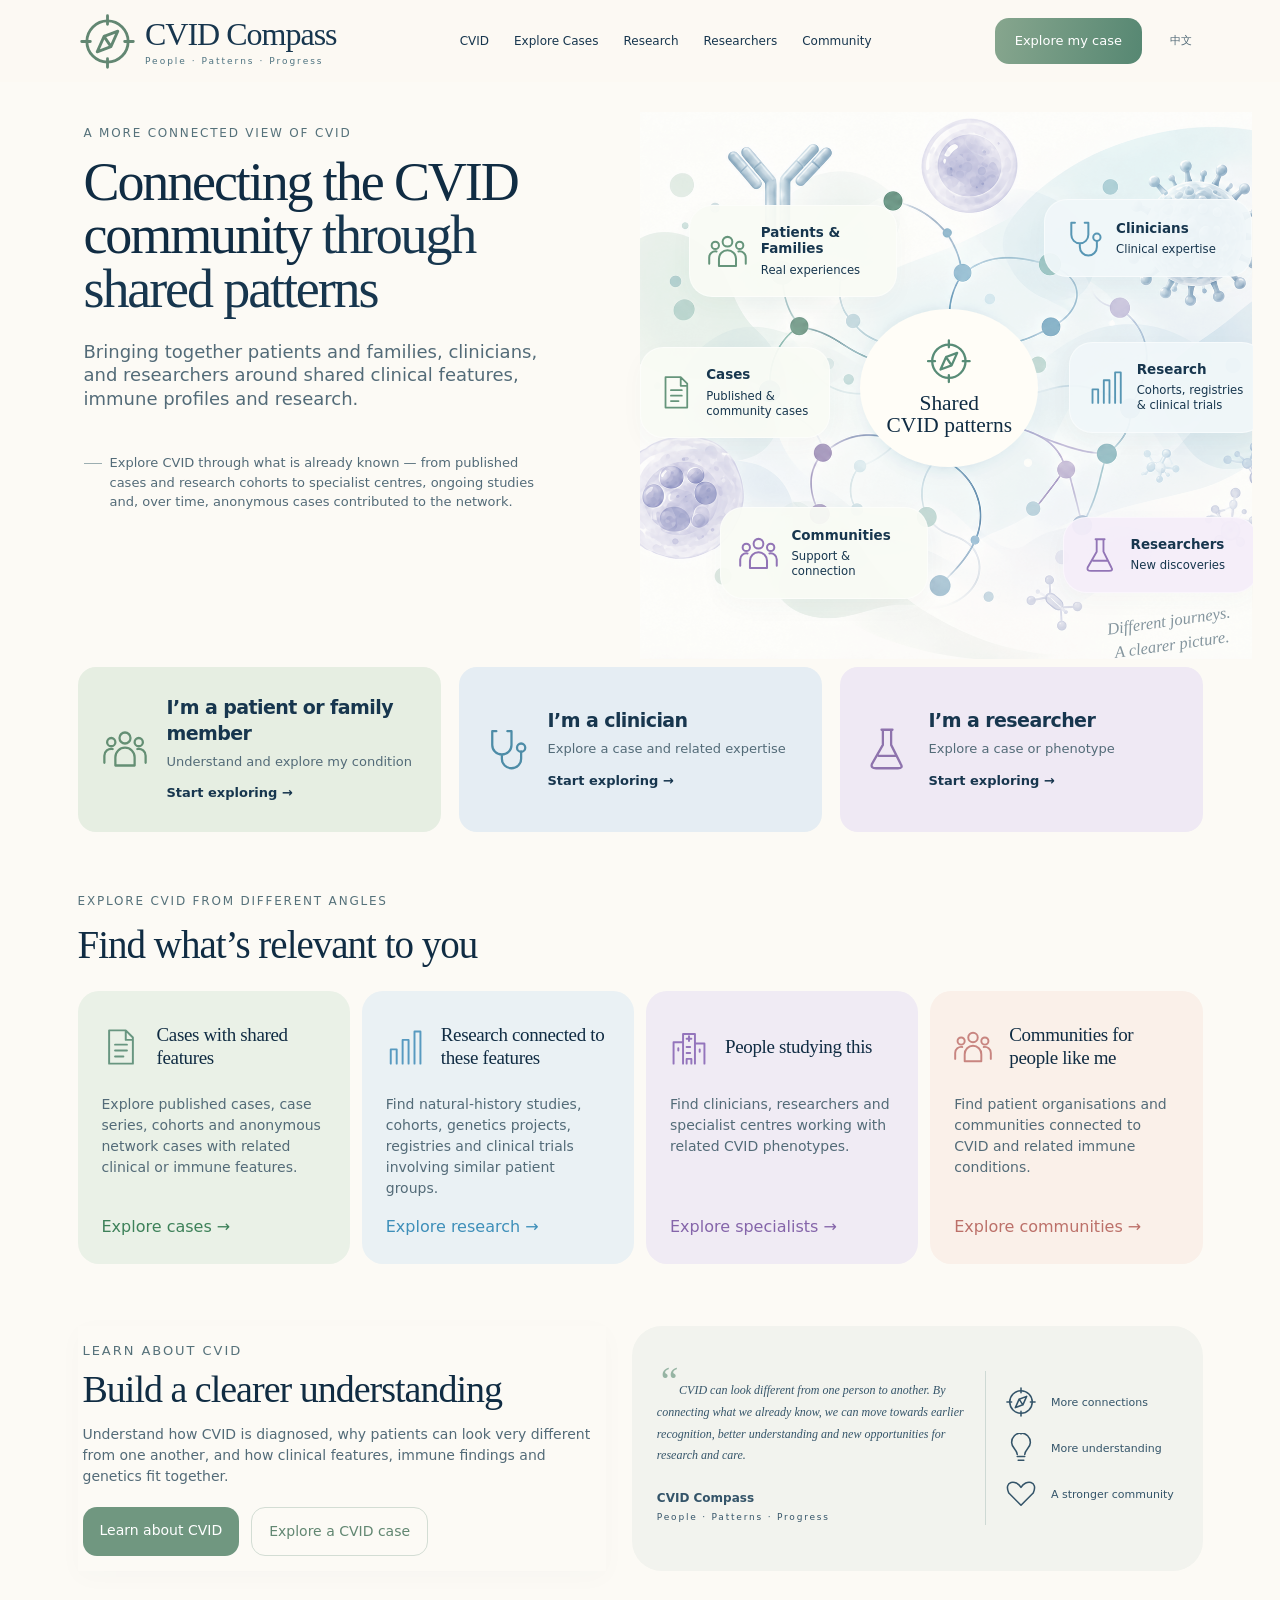
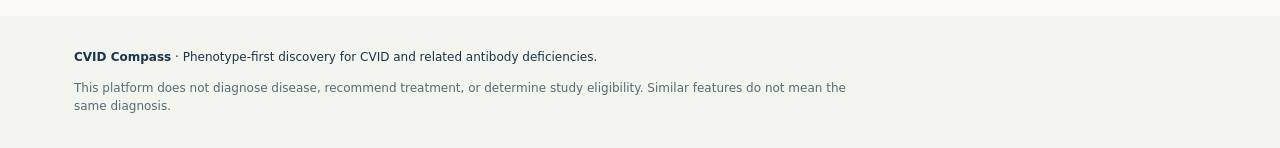
==== commit bc6cac65: "Add files via upload Update homepage, education and research directory" ====
--- a/index.html
+++ b/index.html
@@ -1,18 +1,28 @@
 <!doctype html>
 <html lang="en">
-  <head>
-    <meta charset="UTF-8" />
-    <meta name="viewport" content="width=device-width, initial-scale=1.0" />
-    <meta name="description" content="A patient-friendly guide to understanding CVID." />
-    <title>CVID Compass</title>
-    <link rel="preconnect" href="https://fonts.googleapis.com" />
-    <link rel="preconnect" href="https://fonts.gstatic.com" crossorigin />
-    <link href="https://fonts.googleapis.com/css2?family=DM+Sans:wght@400;500;600;700&family=Newsreader:opsz,wght@6..72,500;6..72,600&display=swap" rel="stylesheet" />
-    <link rel="stylesheet" href="/src/styles.css?v=20260907-5" />
-    <link rel="stylesheet" href="/src/details.css?v=20260907-5" />
-  </head>
-  <body>
-    <div id="app"></div>
-    <script type="module" src="/src/main.js?v=20260907-5"></script>
-  </body>
+<head>
+  <meta charset="UTF-8" />
+  <meta name="viewport" content="width=device-width, initial-scale=1.0" />
+  <title>CVID Compass — find people like me</title>
+  <link rel="stylesheet" href="src/styles.css" />
+  <link rel="stylesheet" href="src/homepage.css" />
+  <link rel="stylesheet" href="src/exploration.css" />
+  <link rel="stylesheet" href="src/final-design.css" />
+  <link rel="stylesheet" href="src/editorial.css" />
+  <link rel="stylesheet" href="src/reference-fidelity.css" />
+  <link rel="stylesheet" href="src/network-update.css" />
+  <link rel="stylesheet" href="src/network-cards.css" />
+</head>
+<body>
+  <header class="site-header">
+    <a class="brand" href="#home"><span class="brand-mark"><svg class="reference-icon" viewBox="0 0 32 32" aria-hidden="true"><circle cx="16" cy="16" r="12"/><path d="M16 1v5M16 26v5M1 16h5M26 16h5M22 10l-4 9-8 3 4-9ZM14 13l4 6"/></svg></span><span>CVID Compass<small>People · Patterns · Progress</small></span></a>
+    <nav aria-label="Primary navigation">
+      <a href="#home" data-i18n="navHome">Home</a><a href="#cvid" data-i18n="navCvid">CVID</a><a href="#find" data-i18n="navFind">Find People</a><a href="#research" data-i18n="navResearch">Research</a><a href="#researchers" data-i18n="navResearchers">Researchers</a><a href="#community" data-i18n="navCommunity">Community</a>
+    </nav>
+    <button class="lang-button" id="language-toggle" type="button">中文</button>
+  </header>
+  <main id="app"></main>
+  <footer><p><strong>CVID Compass</strong> · Phenotype-first discovery for CVID and related antibody deficiencies.</p><p class="fine-print">This platform does not diagnose disease, recommend treatment, or determine study eligibility. Similar features do not mean the same diagnosis.</p></footer>
+  <script type="module" src="src/main.js"></script>
+</body>
 </html>
--- a/src/styles.css
+++ b/src/styles.css
@@ -1,341 +1 @@
-:root { --ink:#183a39; --ink-soft:#496563; --cream:#fbf8f1; --paper:#fffdf8; --sage:#dce6d3; --sage-dark:#54736b; --coral:#e88c72; --clay:#faebe4; --line:#dce2d9; --yellow:#f4c84f; }
-* { box-sizing:border-box; }
-html { scroll-behavior:smooth; }
-body { margin:0; color:var(--ink); background:var(--cream); font-family:"DM Sans", Arial, sans-serif; font-size:16px; line-height:1.6; }
-a { color:inherit; text-decoration:none; } svg { width:18px; height:18px; fill:none; stroke:currentColor; stroke-width:1.8; stroke-linecap:round; stroke-linejoin:round; vertical-align:middle; }
-.site-header { height:82px; max-width:1280px; margin:auto; padding:0 36px; display:flex; align-items:center; gap:38px; border-bottom:1px solid transparent; }
-.brand { display:inline-flex; align-items:center; gap:9px; font-weight:700; letter-spacing:-.03em; white-space:nowrap; font-size:18px; }.brand-light { font-weight:400; }.brand-mark { width:29px; height:29px; display:grid; place-items:center; border-radius:50%; background:var(--ink); color:var(--cream); font-family:Georgia,serif; font-size:18px; }
-.main-nav { display:flex; align-items:center; gap:27px; margin-left:auto; }.main-nav a { font-size:14px; color:var(--ink-soft); position:relative; }.main-nav a:hover,.main-nav a.active { color:var(--ink); }.main-nav a.active:after { content:""; position:absolute; left:0; right:0; bottom:-9px; height:1.5px; background:var(--coral); }
-.match-link,.text-link { display:inline-flex; gap:8px; align-items:center; font-size:14px; font-weight:600; }.match-link { padding:10px 14px; background:var(--ink); color:white; border-radius:99px; }.match-link svg { width:15px; }.language-toggle { border:0; padding:5px 2px; background:transparent; color:var(--sage-dark); font:600 13px "DM Sans",sans-serif; cursor:pointer; }.menu-button { display:none; }
-h1,h2,h3,p { margin-top:0; } h1,h2 { font-family:Newsreader, Georgia, serif; font-weight:500; letter-spacing:-.04em; line-height:.99; } h1 { font-size:clamp(48px,6.15vw,82px); } h2 { font-size:clamp(38px,4.5vw,57px); } h1 em,h2 em { color:var(--sage-dark); font-weight:500; }.eyebrow { margin-bottom:16px; color:var(--sage-dark); font-size:12px; font-weight:700; letter-spacing:.12em; text-transform:uppercase; }
-.hero { min-height:620px; overflow:hidden; display:grid; grid-template-columns:minmax(0,1.15fr) minmax(390px,.85fr); gap:34px; max-width:1280px; margin:auto; padding:74px 36px 58px; }.hero-copy { max-width:700px; }.hero h1 { margin-bottom:24px; font-size:clamp(48px,5.5vw,76px); }.hero-intro { max-width:560px; color:var(--ink-soft); font-size:18px; line-height:1.65; }.condition-search { max-width:594px; margin-top:39px; }.condition-search label { font-size:13px; font-weight:700; }.condition-search > div { display:flex; align-items:center; height:61px; margin-top:9px; padding-left:18px; background:var(--paper); border:1px solid #cbd7cc; border-radius:8px; box-shadow:0 6px 16px rgba(24,58,57,.06); }.condition-search div > svg { color:var(--sage-dark); flex:none; }.condition-search input { min-width:0; flex:1; height:100%; padding:0 12px; border:0; outline:0; color:var(--ink); background:transparent; font:inherit; font-size:16px; }.condition-search button { align-self:stretch; display:flex; gap:7px; align-items:center; border:0; padding:0 18px; border-radius:0 7px 7px 0; background:var(--coral); color:#fff; font:600 14px "DM Sans",sans-serif; cursor:pointer; }.condition-search button svg { width:16px; }.search-hint { margin:8px 0 0; font-size:12px; color:var(--ink-soft); }
-.hero-paths { display:grid; grid-template-columns:repeat(2,minmax(0,1fr)); gap:12px; max-width:680px; margin-top:34px; }
-.hero-path { min-height:142px; display:flex; flex-direction:column; padding:18px; border:1px solid var(--line); border-radius:8px; background:var(--paper); transition:background .18s,transform .18s; }
-.hero-path:hover { background:var(--sage); transform:translateY(-2px); }
-.hero-path > span { margin-bottom:17px; color:var(--sage-dark); font-size:11px; font-weight:700; }
-.hero-path strong { font:500 20px/1.16 Newsreader,Georgia,serif; }
-.hero-path small { display:none; margin-top:8px; color:var(--ink-soft); font-size:12px; line-height:1.45; }
-.hero-art { position:relative; min-height:390px; }.orb { position:absolute; border-radius:50%; }.orb-one { width:325px; height:325px; right:3%; top:18px; background:var(--sage); }.orb-two { width:150px; height:150px; right:49%; top:220px; background:var(--clay); }.orb-three { width:72px; height:72px; right:0; bottom:0; background:var(--yellow); }.art-line { position:absolute; width:390px; height:175px; right:-38px; top:55px; border:1px solid rgba(84,115,107,.38); border-radius:50%; transform:rotate(-27deg); }.art-note { position:absolute; z-index:2; right:7%; top:144px; display:flex; align-items:center; gap:12px; color:var(--ink); font-family:Newsreader,serif; font-size:21px; line-height:1.08; }.note-icon { width:34px; height:34px; display:grid; place-items:center; color:var(--cream); background:var(--sage-dark); border-radius:50%; font-size:18px; }
-.start-section { max-width:1280px; margin:auto; padding:90px 36px 102px; border-top:1px solid var(--line); }.section-heading { display:grid; grid-template-columns:1fr 1.3fr 1fr; align-items:end; gap:20px; margin-bottom:43px; }.section-heading .eyebrow { margin:0 0 10px; }.section-heading h2 { margin:0; }.section-heading > p:last-child { margin:0 0 4px; color:var(--ink-soft); }
-.path-grid { display:grid; grid-template-columns:repeat(4,1fr); gap:15px; }.path-card { min-height:253px; display:flex; flex-direction:column; padding:24px; background:var(--paper); border:1px solid var(--line); border-radius:4px; transition:transform .2s,box-shadow .2s; }.path-card:hover { transform:translateY(-4px); box-shadow:0 9px 20px rgba(24,58,57,.09); }.path-icon,.knowledge-icon { display:grid; place-items:center; width:38px; height:38px; margin-bottom:27px; border-radius:50%; color:var(--sage-dark); background:var(--sage); }.path-icon svg { width:19px; }.path-card h3 { margin-bottom:8px; font:600 20px/1.2 Newsreader,Georgia,serif; letter-spacing:-.02em; }.path-card p { margin-bottom:18px; color:var(--ink-soft); font-size:14px; line-height:1.48; }.path-card a { display:flex; gap:6px; align-items:center; margin-top:auto; color:var(--sage-dark); font-size:13px; font-weight:700; }.path-card a svg { width:15px; }
-.reassurance { display:grid; grid-template-columns:auto 1.15fr 1fr; gap:35px; align-items:center; padding:48px max(36px,calc((100% - 1208px)/2)); background:var(--sage); }.reassurance h2 { margin:0; font-size:38px; }.reassurance .eyebrow { margin-bottom:10px; }.reassurance > p { max-width:380px; margin:0; color:#42605b; font-size:14px; }.reassurance-icon { display:grid; place-items:center; width:50px; height:50px; background:var(--ink); color:var(--cream); border-radius:50%; }.reassurance-icon svg { width:24px; }
-footer { max-width:1280px; min-height:107px; margin:auto; padding:25px 36px; display:flex; align-items:center; justify-content:space-between; gap:20px; color:var(--ink-soft); font-size:12px; } footer .brand { color:var(--ink); }
-.overview-hero { position:relative; overflow:hidden; max-width:1280px; min-height:524px; margin:auto; padding:32px 36px 76px; }.crumb { display:flex; gap:9px; margin-bottom:72px; color:var(--ink-soft); font-size:13px; }.crumb a { color:var(--sage-dark); }.overview-hero .eyebrow { margin-bottom:16px; }.overview-hero h1 { margin-bottom:23px; }.overview-lede { max-width:538px; color:var(--ink-soft); font-size:18px; }.overview-hero .text-link { margin-top:13px; color:var(--sage-dark); }.overview-sun { position:absolute; right:8%; top:90px; width:320px; height:320px; border:1px solid rgba(84,115,107,.42); border-radius:50%; }.overview-sun:before,.overview-sun:after,.overview-sun span { content:""; position:absolute; background:var(--yellow); border-radius:50%; }.overview-sun:before { width:92px; height:92px; left:110px; top:110px; }.overview-sun:after { width:184px; height:184px; left:68px; top:68px; opacity:.29; }.overview-sun span:nth-child(1) { width:22px; height:22px; left:-44px; top:145px; }.overview-sun span:nth-child(2) { width:15px; height:15px; right:-49px; top:75px; }.overview-sun span:nth-child(3) { width:14px; height:14px; right:-24px; bottom:41px; background:var(--coral); }
-.glance-section { padding:83px max(36px,calc((100% - 1208px)/2)) 94px; background:var(--ink); color:#fbf8f1; }.glance-section .section-heading { grid-template-columns:1fr 2fr; margin-bottom:42px; }.glance-section .section-heading h2 { color:#fffdf7; }.glance-section .eyebrow { color:#b8d1bf; }.glance-grid { display:grid; grid-template-columns:repeat(3,1fr); border-top:1px solid rgba(255,255,255,.25); }.glance-grid article { min-height:194px; padding:23px 26px 0 0; margin-right:26px; border-right:1px solid rgba(255,255,255,.2); }.glance-grid article:last-child { margin-right:0; border:0; }.glance-grid span { color:#b8d1bf; font-size:12px; font-weight:700; }.glance-grid h3 { margin:24px 0 8px; color:#fffdf7; font:500 25px/1.15 Newsreader,Georgia,serif; }.glance-grid p { max-width:310px; margin:0; color:#c7d7d2; font-size:14px; line-height:1.5; }
-.understand-section { max-width:1120px; margin:auto; padding:111px 36px; display:grid; grid-template-columns:1.25fr .75fr; gap:120px; align-items:center; }.understand-copy h2 { margin-bottom:26px; }.understand-copy p { color:var(--ink-soft); }.understand-copy .text-link { margin-top:4px; color:var(--sage-dark); }.quote-card { padding:37px 34px 33px; background:var(--clay); }.quote-mark { display:block; height:35px; color:var(--coral); font:64px/.6 Newsreader,Georgia,serif; }.quote-card p { margin:19px 0 29px; font:500 28px/1.1 Newsreader,Georgia,serif; letter-spacing:-.025em; }.quote-source { color:var(--ink-soft); font-size:12px; }
-.knowledge-section { padding:92px max(36px,calc((100% - 1208px)/2)) 105px; background:#edf1e9; }.knowledge-title { max-width:660px; margin-bottom:43px; }.knowledge-title h2 { margin:0; }.knowledge-grid { display:grid; grid-template-columns:1fr 1fr; gap:18px; }.knowledge-card { padding:35px; }.knowledge-card.know { background:var(--paper); }.knowledge-card.learning { background:#dbe6d4; }.knowledge-icon { margin-bottom:31px; }.learning .knowledge-icon { color:white; background:var(--sage-dark); }.knowledge-card h3 { margin:0 0 22px; font:500 29px/1.08 Newsreader,Georgia,serif; letter-spacing:-.025em; }.knowledge-card ul { display:grid; gap:13px; padding:0; margin:0; list-style:none; }.knowledge-card li { position:relative; padding-left:19px; color:var(--ink-soft); font-size:14px; line-height:1.5; }.knowledge-card li:before { content:""; position:absolute; left:0; top:.57em; width:6px; height:6px; border-radius:50%; background:var(--coral); }.learning li:before { background:var(--sage-dark); }
-.next-section { display:grid; grid-template-columns:.9fr 1.1fr; gap:68px; max-width:1120px; margin:auto; padding:103px 36px 82px; }.next-section h2 { margin:0; }.next-links { border-top:1px solid var(--line); }.next-links a { display:flex; gap:19px; align-items:center; padding:18px 3px; border-bottom:1px solid var(--line); font:500 22px/1.25 Newsreader,Georgia,serif; }.next-links a span { color:var(--sage-dark); font:700 12px "DM Sans",sans-serif; }.next-links a svg { width:17px; margin-left:auto; color:var(--sage-dark); }.medical-note { max-width:1120px; margin:0 auto 30px; padding:18px 36px 0; border-top:1px solid var(--line); color:var(--ink-soft); font-size:12px; }
-.path-grid.three-paths { grid-template-columns:repeat(3,1fr); }.disease-map,.directory-content,.research-content { max-width:1208px; margin:auto; padding:88px 36px; }.disease-map h2,.research-heading h2 { margin:0 0 38px; }.topic-grid,.research-explainer { display:grid; grid-template-columns:repeat(4,1fr); gap:15px; }.topic-grid article,.research-explainer article { min-height:204px; padding:24px; background:var(--paper); border:1px solid var(--line); }.topic-grid span,.research-explainer span { color:var(--sage-dark); font-size:12px; font-weight:700; }.topic-grid h3,.research-explainer h3 { margin:19px 0 9px; font:500 23px/1.12 Newsreader,Georgia,serif; }.topic-grid p,.research-explainer p { margin:0; color:var(--ink-soft); font-size:14px; line-height:1.5; }.directory-hero,.research-hero { min-height:380px; max-width:1208px; margin:auto; padding:32px 36px 68px; }.directory-hero .crumb,.research-hero .crumb { margin-bottom:70px; }.directory-hero h1,.research-hero h1 { margin:0 0 22px; }.directory-hero > p:last-child,.research-hero > p:last-child { max-width:635px; color:var(--ink-soft); font-size:17px; }.directory-content { background:var(--paper); }.directory-note { display:flex; gap:14px; max-width:800px; padding:18px 20px; background:var(--sage); color:#42605b; font-size:14px; }.directory-note svg { flex:none; color:var(--sage-dark); }.directory-note p { margin:0; }.directory-note strong { color:var(--ink); }.centre-list { display:grid; gap:10px; padding-top:30px; }.centre-card { display:grid; grid-template-columns:auto 1fr auto; gap:19px; align-items:center; padding:19px; border:1px solid var(--line); background:var(--paper); }.centre-mark { display:grid; place-items:center; width:41px; height:41px; border-radius:50%; color:var(--sage-dark); background:var(--sage); }.centre-card h3 { margin:2px 0 5px; font:500 22px/1.15 Newsreader,Georgia,serif; }.centre-card p { margin:0; color:var(--ink-soft); font-size:13px; }.centre-meta { color:var(--sage-dark); font-size:11px; font-weight:700; letter-spacing:.06em; text-transform:uppercase; }.verify { display:grid; gap:3px; min-width:128px; color:var(--sage-dark); font-size:11px; font-weight:700; }.verify small { color:var(--ink-soft); font-weight:400; }.research-page { background:#edf1e9; }.research-content { padding-top:0; }.research-explainer { margin-top:-40px; position:relative; }.research-explainer article { background:var(--paper); }.research-heading { margin-top:82px; }.paper-list { display:grid; gap:0; max-width:850px; border-top:1px solid var(--line); }.paper-list article { display:grid; grid-template-columns:132px 1fr auto; gap:24px; align-items:start; padding:25px 0; border-bottom:1px solid var(--line); }.paper-type { color:var(--sage-dark); font-size:11px; font-weight:700; letter-spacing:.06em; text-transform:uppercase; }.paper-list h3 { margin:0 0 8px; font:500 23px/1.15 Newsreader,Georgia,serif; }.paper-list p { margin:0; color:var(--ink-soft); font-size:13px; }.paper-list a { display:flex; gap:6px; align-items:center; color:var(--sage-dark); font-size:12px; font-weight:700; white-space:nowrap; }.paper-list a svg { width:15px; }
-@media (max-width:820px) { .site-header { height:70px; padding:0 21px; gap:13px; }.main-nav { display:none; position:absolute; z-index:10; top:69px; left:0; right:0; padding:18px 21px; background:var(--paper); border-bottom:1px solid var(--line); }.main-nav.open { display:grid; gap:14px; }.language-toggle { margin-left:auto; }.match-link { margin-left:0; font-size:0; width:38px; height:38px; padding:0; justify-content:center; }.match-link svg { width:17px; }.menu-button { display:grid; gap:5px; width:28px; padding:5px; border:0; background:transparent; }.menu-button span { height:1px; background:var(--ink); }.hero { grid-template-columns:1fr; gap:0; padding:54px 22px 34px; min-height:auto; }.hero-paths { grid-template-columns:1fr; gap:10px; }.hero-path { min-height:76px; display:grid; grid-template-columns:32px 1fr; align-items:center; column-gap:10px; padding:14px 16px; }.hero-path > span { grid-row:1; margin:0; }.hero-path strong { grid-row:1; font-size:18px; }.hero-art { min-height:225px; margin-top:24px; }.orb-one { width:205px; height:205px; right:8%; top:0; }.orb-two { width:108px; height:108px; right:47%; top:115px; }.orb-three { width:55px; height:55px; right:1%; bottom:3px; }.art-line { width:280px; height:130px; right:-36px; top:28px; }.art-note { right:10%; top:72px; max-width:190px; font-size:16px; }.note-icon { width:29px; height:29px; flex:none; }.start-section { padding:63px 22px; }.section-heading { grid-template-columns:1fr; gap:8px; margin-bottom:30px; }.path-grid { grid-template-columns:1fr 1fr; }.reassurance { grid-template-columns:auto 1fr; gap:19px; padding:37px 22px; }.reassurance > p { grid-column:1/-1; }.reassurance h2 { font-size:32px; } footer { padding:24px 22px; flex-wrap:wrap; }.overview-hero { min-height:440px; padding:25px 22px 60px; }.crumb { margin-bottom:57px; }.overview-sun { width:190px; height:190px; right:-69px; top:175px; }.overview-sun:before { width:55px; height:55px; left:67px; top:67px; }.overview-sun:after { width:110px; height:110px; left:39px; top:39px; }.overview-sun span:nth-child(1) { left:-22px; top:90px; }.overview-sun span:nth-child(2) { right:-25px; top:43px; }.overview-sun span:nth-child(3) { right:-12px; bottom:23px; }.overview-lede { max-width:470px; font-size:16px; }.glance-section { padding:62px 22px; }.glance-grid { grid-template-columns:1fr; }.glance-grid article { min-height:0; padding:21px 0; margin:0; border-right:0; border-bottom:1px solid rgba(255,255,255,.2); }.glance-grid h3 { margin:11px 0 7px; }.understand-section { padding:73px 22px; grid-template-columns:1fr; gap:48px; }.quote-card { max-width:460px; }.knowledge-section { padding:65px 22px; }.knowledge-grid { grid-template-columns:1fr; }.next-section { grid-template-columns:1fr; gap:31px; padding:70px 22px 54px; }.medical-note { margin-bottom:20px; padding:15px 22px 0; } }
-@media (max-width:480px) { h1 { font-size:46px; }.hero h1 { font-size:38px; line-height:1.04; }.hero-intro { font-size:16px; }.condition-search > div { height:56px; }.condition-search button { padding:0 13px; font-size:0; }.condition-search button svg { width:18px; }.path-grid { grid-template-columns:1fr; }.path-card { min-height:210px; }.section-heading h2 { font-size:40px; }.overview-hero { min-height:466px; }.overview-sun { top:238px; }.glance-section .section-heading { grid-template-columns:1fr; }.knowledge-card { padding:28px 24px; }.next-links a { font-size:20px; } }
-@media (max-width:820px) { .path-grid.three-paths,.topic-grid,.research-explainer { grid-template-columns:1fr 1fr; }.disease-map,.directory-content,.research-content { padding:64px 22px; }.directory-hero,.research-hero { padding:25px 22px 55px; }.directory-hero .crumb,.research-hero .crumb { margin-bottom:55px; }.research-explainer { margin-top:-24px; }.centre-card { grid-template-columns:auto 1fr; }.verify { grid-column:2; }.paper-list article { grid-template-columns:1fr; gap:9px; }.paper-list a { margin-top:4px; } }
-@media (max-width:480px) { .path-grid.three-paths,.topic-grid,.research-explainer { grid-template-columns:1fr; }.centre-card { grid-template-columns:1fr; gap:10px; }.verify { grid-column:auto; }.directory-hero h1,.research-hero h1 { font-size:43px; }.paper-list h3 { font-size:21px; } }
-
-.directory-tools { display:flex; justify-content:space-between; align-items:center; gap:20px; margin-top:34px; padding-bottom:18px; border-bottom:1px solid var(--line); }
-.directory-tools > span { color:var(--ink-soft); font-size:12px; white-space:nowrap; }
-.country-filters { display:flex; gap:8px; flex-wrap:wrap; }
-.country-filters button { border:1px solid var(--line); padding:8px 14px; background:transparent; color:var(--ink-soft); border-radius:99px; font:600 12px "DM Sans",sans-serif; cursor:pointer; }
-.country-filters button.selected { border-color:var(--ink); background:var(--ink); color:var(--paper); }
-.centre-fields { display:flex; gap:18px; flex-wrap:wrap; margin-top:9px; color:var(--ink-soft); font-size:11px; }
-.centre-fields a { color:var(--sage-dark); font-weight:700; }
-.verify { padding:7px 10px; border-left:3px solid var(--coral); background:var(--clay); }
-.verify.verified { border-left-color:var(--sage-dark); background:var(--sage); }
-.study-list { display:grid; gap:14px; max-width:920px; }
-.study-card { padding:28px 30px; background:var(--paper); border:1px solid var(--line); }
-.study-meta { display:flex; flex-wrap:wrap; gap:8px; margin-bottom:14px; }
-.study-meta span { padding:4px 9px; border-radius:99px; background:var(--sage); color:var(--sage-dark); font-size:11px; font-weight:700; }
-.study-card h3 { margin:0 0 13px; font:500 27px/1.14 Newsreader,Georgia,serif; }
-.study-card p { margin:0 0 12px; color:var(--ink-soft); font-size:14px; }
-.study-details { margin-top:17px; padding-top:17px; border-top:1px solid var(--line); }
-.study-details .limitation { padding:13px 15px; background:var(--clay); color:var(--ink); }
-.study-details a { color:var(--sage-dark); font-size:13px; font-weight:700; }
-.study-toggle { margin-top:8px; border:0; padding:0; background:transparent; color:var(--sage-dark); font:700 12px "DM Sans",sans-serif; cursor:pointer; }
-.research-heading > p:last-child { max-width:620px; color:var(--ink-soft); }
-.stakeholder-section { max-width:1208px; margin:auto; padding:10px 36px 100px; }
-.stakeholder-grid { display:grid; grid-template-columns:repeat(2,1fr); gap:15px; }
-.stakeholder-grid article { padding:27px; background:var(--paper); border:1px solid var(--line); }
-.stakeholder-grid article > span { color:var(--sage-dark); font-size:12px; font-weight:700; }
-.stakeholder-grid h3 { margin:14px 0 10px; font:500 26px/1.15 Newsreader,Georgia,serif; }
-.stakeholder-grid p { color:var(--ink-soft); font-size:14px; }
-.stakeholder-grid hr { margin:22px 0; border:0; border-top:1px solid var(--line); }
-.stakeholder-grid strong { display:block; margin-bottom:7px; color:var(--sage-dark); font-size:12px; }
-.value-loop { margin-top:58px; padding:42px; background:var(--ink); color:var(--paper); }
-.value-loop h2 { max-width:750px; margin-bottom:31px; color:var(--paper); }
-.value-loop > p:last-child { max-width:800px; margin:28px 0 0; color:#c7d7d2; font-size:13px; }
-.loop-steps { display:flex; align-items:center; gap:12px; flex-wrap:wrap; }
-.loop-steps span { padding:11px 14px; background:rgba(255,255,255,.1); font-size:13px; }
-.loop-steps b { color:var(--coral); }
-[hidden] { display:none !important; }
-@media (max-width:820px) { .stakeholder-section { padding:10px 22px 70px; }.stakeholder-grid { grid-template-columns:1fr; }.value-loop { padding:30px 24px; }.directory-tools { align-items:flex-start; flex-direction:column; }.study-card { padding:23px 20px; } }
-
-.matching-page { background:#edf1e9; }
-.matching-content { max-width:1208px; margin:auto; padding:0 36px 100px; display:grid; grid-template-columns:360px 1fr; gap:42px; align-items:start; }
-.matching-form { position:sticky; top:24px; display:grid; gap:20px; padding:28px; background:var(--paper); border:1px solid var(--line); }
-.matching-form > div { display:grid; gap:7px; }
-.matching-form label,.matching-form legend { color:var(--ink); font-size:13px; font-weight:700; }
-.matching-form input[type="number"],.matching-form select { width:100%; min-height:46px; padding:8px 11px; border:1px solid #cbd7cc; border-radius:3px; background:var(--paper); color:var(--ink); font:inherit; }
-.matching-form fieldset { display:grid; gap:9px; padding:0; margin:0; border:0; }
-.matching-form fieldset label { display:flex; align-items:flex-start; gap:8px; color:var(--ink-soft); font-weight:400; line-height:1.4; }
-.matching-form fieldset input { margin-top:4px; accent-color:var(--sage-dark); }
-.matching-form button { min-height:48px; display:flex; justify-content:center; align-items:center; gap:8px; border:0; border-radius:3px; background:var(--ink); color:var(--paper); font:700 13px "DM Sans",sans-serif; cursor:pointer; }
-.matching-form > p { margin:0; color:var(--ink-soft); font-size:11px; }
-.match-results { scroll-margin-top:25px; }
-.empty-results { padding:50px 35px; border:1px dashed #b9c7bc; text-align:center; }
-.empty-results > span { display:grid; place-items:center; width:46px; height:46px; margin:0 auto 22px; border-radius:50%; background:var(--sage); color:var(--sage-dark); }
-.empty-results h2 { max-width:520px; margin:0 auto 15px; font-size:38px; }
-.empty-results p { max-width:500px; margin:auto; color:var(--ink-soft); }
-.results-heading { margin-bottom:28px; }
-.results-heading h2 { margin-bottom:12px; font-size:42px; }
-.results-heading p:last-child { color:var(--ink-soft); }
-.match-card { margin-bottom:14px; padding:28px; border:1px solid var(--line); background:var(--paper); }
-.match-status { display:flex; justify-content:space-between; gap:15px; align-items:center; margin-bottom:13px; }
-.match-status span { padding:5px 9px; border-radius:99px; background:var(--sage); color:var(--sage-dark); font-size:11px; font-weight:700; }
-.match-status small { color:var(--ink-soft); }
-.match-card h3 { margin:0 0 8px; font:500 27px/1.15 Newsreader,Georgia,serif; }
-.trial-meta { color:var(--ink-soft); font-size:12px; }
-.criteria { margin-top:18px; padding-top:15px; border-top:1px solid var(--line); }
-.criteria strong { font-size:12px; }
-.criteria ul { display:grid; gap:5px; margin:8px 0 0; padding-left:19px; color:var(--ink-soft); font-size:13px; }
-.criteria p { margin:7px 0 0; color:var(--ink-soft); font-size:13px; }
-.criteria.no strong { color:#a05c4e; }
-.criteria.unknown { margin-bottom:20px; padding:14px; border:0; background:var(--clay); }
-.official-trial { color:var(--sage-dark); font-size:13px; font-weight:700; }
-@media (max-width:900px) { .matching-content { grid-template-columns:1fr; padding:0 22px 70px; }.matching-form { position:static; }.main-nav { gap:18px; } }
-
-.centre-card[data-interest-ready] { grid-template-columns:auto minmax(0,1fr) auto; }
-.centre-interest { grid-column:2/-1; display:flex; justify-content:space-between; align-items:center; gap:15px; padding-top:13px; border-top:1px solid var(--line); color:var(--ink-soft); font-size:11px; }
-.centre-interest strong { color:var(--ink); }
-.centre-interest button { border:1px solid var(--sage-dark); padding:7px 11px; border-radius:99px; background:transparent; color:var(--sage-dark); font:700 11px "DM Sans",sans-serif; cursor:pointer; }
-.centre-interest button.followed { background:var(--sage-dark); color:var(--paper); }
-.interest-register { max-width:1208px; margin:0 auto; padding:72px 36px 100px; display:grid; grid-template-columns:1fr 1fr; gap:70px; background:var(--cream); }
-.interest-register h2 { max-width:520px; margin-bottom:18px; }
-.interest-register > div > p:last-child { max-width:500px; color:var(--ink-soft); }
-.interest-register form { display:grid; gap:17px; padding:27px; border:1px solid var(--line); background:var(--paper); }
-.interest-register form > label:first-child { display:grid; gap:7px; color:var(--ink); font-size:13px; font-weight:700; }
-.interest-register input[type="email"] { min-height:46px; padding:8px 11px; border:1px solid #cbd7cc; background:var(--paper); color:var(--ink); font:inherit; }
-.interest-register fieldset { display:grid; gap:8px; padding:0; border:0; }
-.interest-register legend { margin-bottom:7px; font-size:13px; font-weight:700; }
-.interest-register fieldset label,.interest-register .consent { display:flex; align-items:flex-start; gap:8px; color:var(--ink-soft); font-size:12px; line-height:1.45; }
-.interest-register input[type="checkbox"] { margin-top:3px; accent-color:var(--sage-dark); }
-.interest-register button { min-height:46px; border:0; background:var(--ink); color:var(--paper); font:700 13px "DM Sans",sans-serif; cursor:pointer; }
-.interest-register button:disabled { opacity:.55; }
-.interest-feedback { min-height:20px; margin:0; color:var(--sage-dark); font-size:12px; font-weight:700; }
-.institution-preview { margin-top:58px; padding:38px; border:1px solid var(--line); background:var(--paper); }
-.report-heading { display:flex; justify-content:space-between; align-items:flex-start; gap:20px; }
-.report-heading h2 { max-width:680px; margin-bottom:30px; }
-.report-heading > span { padding:5px 9px; border-radius:99px; background:var(--clay); color:#a05c4e; font-size:11px; font-weight:700; }
-.report-stats { display:grid; grid-template-columns:repeat(4,1fr); border-top:1px solid var(--line); border-bottom:1px solid var(--line); }
-.report-stats article { display:grid; gap:2px; padding:22px 18px; border-right:1px solid var(--line); }
-.report-stats article:last-child { border:0; }
-.report-stats strong { font:500 37px Newsreader,Georgia,serif; }
-.report-stats span { color:var(--ink-soft); font-size:11px; }
-.report-flow { display:flex; gap:10px; align-items:center; flex-wrap:wrap; margin-top:27px; }
-.report-flow span { padding:8px 10px; background:var(--sage); color:var(--sage-dark); font-size:11px; font-weight:700; }
-.report-flow b { color:var(--coral); }
-.institution-preview > p:last-child { margin:23px 0 0; color:var(--ink-soft); font-size:12px; }
-@media (max-width:820px) { .centre-card[data-interest-ready] { grid-template-columns:1fr; }.centre-interest { grid-column:auto; align-items:flex-start; flex-direction:column; }.interest-register { grid-template-columns:1fr; gap:25px; padding:55px 22px 70px; }.report-stats { grid-template-columns:1fr 1fr; }.report-stats article:nth-child(2) { border-right:0; }.report-stats article:nth-child(-n+2) { border-bottom:1px solid var(--line); }.institution-preview { padding:27px 21px; } }
-
-.discovery-cta { max-width:1208px; margin:0 auto 96px; padding:46px; display:grid; grid-template-columns:1fr auto; align-items:center; gap:40px; background:var(--ink); color:var(--paper); }
-.discovery-cta h2 { max-width:760px; margin-bottom:17px; color:var(--paper); }
-.discovery-cta > div > p:last-child { max-width:720px; margin:0; color:#c7d7d2; }
-.discovery-cta a { display:flex; align-items:center; gap:8px; padding:12px 16px; border-radius:99px; background:var(--coral); color:#fff; font-size:13px; font-weight:700; white-space:nowrap; }
-.research-directions { margin-top:80px; }
-.direction-title { max-width:720px; margin-bottom:34px; }
-.direction-title h2 { margin-bottom:15px; }
-.direction-title > p:last-child { color:var(--ink-soft); }
-.direction-grid { display:grid; grid-template-columns:repeat(3,1fr); gap:12px; }
-.direction-grid article { min-height:208px; padding:23px; background:var(--paper); border:1px solid var(--line); }
-.direction-grid span { color:var(--sage-dark); font-size:11px; font-weight:700; }
-.direction-grid h3 { margin:17px 0 9px; font:500 22px/1.15 Newsreader,Georgia,serif; }
-.direction-grid p { margin:0; color:var(--ink-soft); font-size:13px; line-height:1.5; }
-.result-filters { display:flex; gap:8px; margin-top:21px; flex-wrap:wrap; }
-.result-filters button { border:1px solid var(--line); padding:8px 13px; border-radius:99px; background:var(--paper); color:var(--ink-soft); font:700 11px "DM Sans",sans-serif; cursor:pointer; }
-.result-filters button.selected { border-color:var(--ink); background:var(--ink); color:var(--paper); }
-.centre-result { border-left:4px solid var(--sage-dark); }
-@media (max-width:820px) { .discovery-cta { grid-template-columns:1fr; margin:0 22px 65px; padding:31px 24px; gap:23px; }.discovery-cta a { justify-self:start; }.direction-grid { grid-template-columns:1fr 1fr; } }
-@media (max-width:480px) { .direction-grid { grid-template-columns:1fr; } }
-
-.subtype-atlas { margin-top:90px; padding:44px; background:var(--ink); color:var(--paper); }
-.atlas-intro { max-width:850px; }
-.atlas-intro h2 { margin-bottom:18px; color:var(--paper); }
-.atlas-intro > p { color:#c7d7d2; }
-.atlas-warning { margin-top:22px; padding:14px 16px; background:rgba(255,255,255,.09); color:#dce8e4; font-size:13px; }
-.atlas-warning strong { color:var(--paper); }
-.atlas-tabs { display:flex; gap:9px; flex-wrap:wrap; margin:34px 0 28px; padding-bottom:20px; border-bottom:1px solid rgba(255,255,255,.2); }
-.atlas-tabs button { border:1px solid rgba(255,255,255,.28); padding:9px 14px; border-radius:99px; background:transparent; color:#c7d7d2; font:700 12px "DM Sans",sans-serif; cursor:pointer; }
-.atlas-tabs button.selected { border-color:var(--paper); background:var(--paper); color:var(--ink); }
-.atlas-panel > a { display:inline-block; margin-top:23px; color:#b8d1bf; font-size:12px; font-weight:700; }
-.atlas-grid { display:grid; grid-template-columns:repeat(3,1fr); gap:11px; }
-.atlas-grid article { min-height:195px; padding:22px; background:rgba(255,255,255,.08); }
-.atlas-grid h3 { margin:0 0 10px; color:var(--paper); font:500 21px/1.16 Newsreader,Georgia,serif; }
-.atlas-grid p { margin:0; color:#c7d7d2; font-size:12px; line-height:1.55; }
-.gene-groups { display:grid; gap:1px; background:rgba(255,255,255,.16); }
-.gene-groups article { display:grid; grid-template-columns:minmax(210px,.8fr) 1.2fr; gap:28px; padding:21px 23px; background:var(--ink); }
-.gene-groups article > div > span { color:#b8d1bf; font-size:10px; font-weight:700; letter-spacing:.07em; text-transform:uppercase; }
-.gene-groups h3 { margin:5px 0 0; color:var(--paper); font:500 21px/1.15 Newsreader,Georgia,serif; }
-.gene-groups p { margin:0; color:#c7d7d2; font-size:12px; }
-.gene-groups b { color:var(--paper); letter-spacing:.02em; }
-.gene-note { margin-top:24px; padding:16px; background:var(--clay); color:var(--ink); font-size:12px; }
-.gene-note a { color:var(--sage-dark); font-weight:700; }
-@media (max-width:820px) { .subtype-atlas { margin-top:65px; padding:31px 22px; }.atlas-grid { grid-template-columns:1fr 1fr; }.gene-groups article { grid-template-columns:1fr; gap:11px; } }
-@media (max-width:480px) { .atlas-grid { grid-template-columns:1fr; } }
-
-.glance-grid.four { grid-template-columns:repeat(4,1fr); }
-.inline-scroll { border:0; padding:0; background:transparent; color:var(--sage-dark); cursor:pointer; }
-.glance-grid.four button { min-height:194px; margin:0 26px 0 0; padding:23px 26px 0 0; border:0; border-right:1px solid rgba(255,255,255,.2); background:transparent; color:inherit; text-align:left; cursor:pointer; }
-.glance-grid.four button:last-child { margin-right:0; border-right:0; }
-.glance-grid.four button > span { color:#b8d1bf; font-size:12px; font-weight:700; }
-.glance-grid.four button h3 { margin:24px 0 8px; color:#fffdf7; font:500 25px/1.15 Newsreader,Georgia,serif; }
-.glance-grid.four button p { max-width:310px; margin:0; color:#c7d7d2; font:14px/1.5 "DM Sans",Arial,sans-serif; }
-.glance-grid.four button small { display:inline-block; margin-top:15px; color:#b8d1bf; font-size:11px; font-weight:700; }
-.cvid-guide,.source-rail,.study-types,.iit-updates,.gene-directory,.live-trials { max-width:1208px; margin:auto; padding:92px 36px; }
-.guide-intro { max-width:720px; margin-bottom:45px; }
-.guide-intro h2 { margin-bottom:18px; }
-.guide-intro > p:last-child { color:var(--ink-soft); }
-.guide-sections { border-top:1px solid var(--line); }
-.guide-sections details { scroll-margin-top:24px; border-bottom:1px solid var(--line); }
-.guide-sections summary { display:grid; grid-template-columns:72px 1fr auto; gap:24px; align-items:center; padding:28px 0; cursor:pointer; list-style:none; }
-.guide-sections summary::-webkit-details-marker { display:none; }
-.guide-sections summary > span { color:var(--sage-dark); font-size:12px; font-weight:700; }
-.guide-sections summary h3 { margin:0; font:500 28px/1.15 Newsreader,Georgia,serif; }
-.guide-sections summary b { color:var(--sage-dark); font:400 24px/1 "DM Sans",sans-serif; transition:transform .18s; }
-.guide-sections details[open] summary b { transform:rotate(45deg); }
-.guide-body { padding:0 48px 30px 96px; }
-.guide-body p { max-width:850px; margin:0; color:var(--ink-soft); }
-.source-rail { padding-top:78px; padding-bottom:88px; }
-.source-rail h2 { margin-bottom:32px; }
-.source-rail > div { display:grid; grid-template-columns:repeat(3,1fr); border-top:1px solid var(--line); }
-.source-rail a { display:grid; gap:7px; padding:24px 20px 24px 0; border-bottom:1px solid var(--line); }
-.source-rail a strong { font:500 22px Newsreader,Georgia,serif; }
-.source-rail a span,.source-rail > p:last-child { color:var(--ink-soft); font-size:12px; }
-.study-types { padding-bottom:25px; }
-.study-types > h2 { max-width:760px; margin-bottom:33px; }
-.study-types > div { display:grid; grid-template-columns:repeat(3,1fr); gap:12px; }
-.study-types article { min-height:210px; padding:24px; background:var(--paper); border:1px solid var(--line); }
-.study-types article > span { color:var(--sage-dark); font-size:11px; font-weight:700; }
-.study-types h3 { margin:18px 0 9px; font:500 23px/1.15 Newsreader,Georgia,serif; }
-.study-types article p { margin:0; color:var(--ink-soft); font-size:13px; }
-.iit-updates { padding-top:64px; padding-bottom:35px; }
-.iit-updates > div:last-child { display:grid; grid-template-columns:repeat(3,1fr); gap:12px; }
-.iit-updates article { min-height:265px; display:flex; flex-direction:column; padding:24px; background:var(--ink); color:var(--paper); }
-.iit-updates article > span { color:#b8d1bf; font-size:10px; font-weight:700; letter-spacing:.06em; text-transform:uppercase; }
-.iit-updates h3 { margin:18px 0 10px; color:var(--paper); font:500 25px/1.15 Newsreader,Georgia,serif; }
-.iit-updates article p { color:#c7d7d2; font-size:13px; }
-.iit-updates article a { margin-top:auto; color:#b8d1bf; font-size:12px; font-weight:700; }
-.gene-directory { padding-top:72px; padding-bottom:55px; }
-.gene-search { display:grid; gap:8px; max-width:480px; margin:0 0 27px; color:var(--ink); font-size:13px; font-weight:700; }
-.gene-search input { min-height:48px; padding:10px 13px; border:1px solid #b9c7bc; border-radius:4px; background:var(--paper); color:var(--ink); font:inherit; }
-.gene-catalogue { display:grid; grid-template-columns:repeat(3,1fr); gap:10px; }
-.gene-catalogue article { min-height:147px; padding:20px; background:var(--paper); border:1px solid var(--line); }
-.gene-catalogue span { color:var(--sage-dark); font-size:10px; font-weight:700; letter-spacing:.06em; text-transform:uppercase; }
-.gene-catalogue h3 { margin:13px 0 7px; font:500 22px/1.1 Newsreader,Georgia,serif; }
-.gene-catalogue p { margin:0; color:var(--ink-soft); font-size:12px; line-height:1.45; }
-.gene-source { margin-top:19px; color:var(--ink-soft); font-size:12px; }
-.gene-source a { color:var(--sage-dark); font-weight:700; }
-.live-trials { padding-top:70px; }
-.live-heading { display:flex; justify-content:space-between; align-items:flex-start; gap:28px; margin-bottom:31px; }
-.live-heading h2 { max-width:720px; margin-bottom:15px; }
-.live-heading p:last-child { max-width:700px; color:var(--ink-soft); }
-.data-state { flex:none; padding:7px 10px; border-radius:99px; background:var(--clay); color:#995946; font-size:11px; font-weight:700; }
-.data-state.live { background:var(--sage); color:var(--sage-dark); }
-.trial-browser-list { display:grid; grid-template-columns:repeat(2,1fr); gap:12px; }
-.trial-browser-list article { display:flex; flex-direction:column; min-height:330px; padding:25px; background:var(--paper); border:1px solid var(--line); }
-.trial-browser-list h3 { margin:0 0 12px; font:500 25px/1.14 Newsreader,Georgia,serif; }
-.trial-browser-list > article > p { color:var(--ink-soft); font-size:13px; }
-.trial-browser-list dl { display:grid; grid-template-columns:1fr 1fr; gap:12px; margin:8px 0 21px; }
-.trial-browser-list dl div { border-top:1px solid var(--line); padding-top:8px; }
-.trial-browser-list dt { color:var(--sage-dark); font-size:10px; font-weight:700; text-transform:uppercase; }
-.trial-browser-list dd { margin:3px 0 0; color:var(--ink-soft); font-size:12px; }
-.trial-browser-list > article > a { margin-top:auto; color:var(--sage-dark); font-size:12px; font-weight:700; }
-#trial-data-status { color:var(--sage-dark); font-weight:700; }
-@media (max-width:900px) { .glance-grid.four { grid-template-columns:1fr 1fr; }.gene-catalogue { grid-template-columns:1fr 1fr; }.trial-browser-list { grid-template-columns:1fr; } }
-@media (max-width:900px) { .iit-updates > div:last-child { grid-template-columns:1fr; } }
-@media (max-width:700px) { .cvid-guide,.source-rail,.study-types,.iit-updates,.gene-directory,.live-trials { padding:62px 22px; }.glance-grid.four,.study-types > div,.gene-catalogue,.source-rail > div { grid-template-columns:1fr; }.glance-grid.four button { min-height:0; margin:0; padding:23px 0; border-right:0; border-bottom:1px solid rgba(255,255,255,.2); }.guide-sections summary { grid-template-columns:35px 1fr auto; gap:10px; }.guide-sections summary h3 { font-size:23px; }.guide-body { padding:0 0 25px 45px; }.live-heading { display:grid; }.data-state { justify-self:start; } }
-
-/* Home: concise editorial gateway, with depth revealed after navigation. */
-.home-page { overflow:hidden; }
-.home-hero.hero { min-height:585px; grid-template-columns:minmax(0,1.08fr) minmax(350px,.72fr); gap:76px; align-items:center; padding-top:66px; padding-bottom:76px; }
-.home-hero .hero-copy { max-width:720px; }
-.home-hero h1 { max-width:720px; margin-bottom:24px; }
-.home-actions { display:flex; align-items:center; gap:20px; margin-top:31px; }
-.primary-action { display:inline-flex; align-items:center; justify-content:center; min-height:48px; padding:0 20px; border-radius:3px; background:var(--ink); color:var(--paper); font-size:14px; font-weight:700; }
-.secondary-action { display:inline-flex; align-items:center; gap:8px; color:var(--sage-dark); font-size:14px; font-weight:700; }
-.secondary-action svg { width:16px; }
-.home-boundary { max-width:620px; margin:25px 0 0; color:var(--ink-soft); font-size:12px; }
-.home-scope { position:relative; padding:31px 30px 25px; border:1px solid #cbd7cc; background:var(--paper); box-shadow:18px 18px 0 var(--sage); }
-.home-scope:before { content:""; position:absolute; width:64px; height:64px; right:-28px; top:-31px; border-radius:50%; background:var(--yellow); }
-.home-scope > div { display:grid; grid-template-columns:35px 1fr; gap:12px; padding:17px 0; border-top:1px solid var(--line); }
-.home-scope > div > span { color:var(--sage-dark); font-size:11px; font-weight:700; }
-.home-scope > div p { display:grid; gap:2px; margin:0; }
-.home-scope strong { font:500 21px/1.2 Newsreader,Georgia,serif; }
-.home-scope small { color:var(--ink-soft); font-size:12px; line-height:1.5; }
-.scope-note { margin:18px 0 0; color:var(--ink-soft); font-size:11px; }
-.scope-note b { margin-right:5px; color:var(--sage-dark); }
-.home-pathways,.home-featured { max-width:1280px; margin:auto; padding:91px 36px 98px; }
-.home-pathways { border-top:1px solid var(--line); }
-.home-section-heading { display:grid; grid-template-columns:minmax(0,1fr) minmax(300px,.7fr); gap:70px; align-items:end; margin-bottom:41px; }
-.home-section-heading h2 { max-width:700px; margin:0; }
-.home-section-heading > p { max-width:510px; margin:0 0 4px; color:var(--ink-soft); }
-.home-section-heading > a { justify-self:end; display:inline-flex; align-items:center; gap:7px; margin-bottom:8px; color:var(--sage-dark); font-size:13px; font-weight:700; }
-.home-section-heading > a svg { width:15px; }
-.home-path-grid { display:grid; grid-template-columns:repeat(4,1fr); gap:13px; }
-.home-path-card { min-height:292px; display:flex; flex-direction:column; padding:25px; border:1px solid var(--line); background:var(--paper); transition:transform .2s,box-shadow .2s,background .2s; }
-.home-path-card:hover { transform:translateY(-4px); box-shadow:0 12px 26px rgba(24,58,57,.08); }
-.home-path-card.participation { background:var(--sage); }
-.home-path-card > div { display:flex; align-items:center; justify-content:space-between; color:var(--sage-dark); font-size:11px; font-weight:700; }
-.home-path-card i { display:grid; place-items:center; width:38px; height:38px; border-radius:50%; background:var(--sage); font-style:normal; }
-.home-path-card.participation i { background:var(--paper); }
-.home-path-card h3 { margin:35px 0 10px; font:500 28px/1.08 Newsreader,Georgia,serif; letter-spacing:-.025em; }
-.home-path-card p { margin:0; color:var(--ink-soft); font-size:13px; line-height:1.55; }
-.home-path-card > b { display:flex; align-items:center; gap:7px; margin-top:auto; padding-top:22px; color:var(--sage-dark); font-size:12px; }
-.home-path-card > b svg { width:14px; }
-.home-featured { max-width:none; padding-left:max(36px,calc((100% - 1208px)/2)); padding-right:max(36px,calc((100% - 1208px)/2)); background:#edf1e9; }
-.featured-grid { display:grid; grid-template-columns:1.12fr .94fr .94fr; gap:14px; }
-.featured-card { position:relative; min-height:304px; display:flex; flex-direction:column; overflow:hidden; padding:30px; border:1px solid var(--line); background:var(--paper); }
-.featured-card:first-child { background:var(--ink); color:var(--paper); }
-.featured-card > span { color:var(--sage-dark); font-size:11px; font-weight:700; letter-spacing:.08em; text-transform:uppercase; }
-.featured-card:first-child > span,.featured-card:first-child p,.featured-card:first-child b { color:#c7d7d2; }
-.featured-card h3 { max-width:430px; margin:38px 0 13px; font:500 29px/1.1 Newsreader,Georgia,serif; letter-spacing:-.025em; }
-.featured-card p { max-width:440px; margin:0; color:var(--ink-soft); font-size:13px; }
-.featured-card b { margin-top:auto; padding-top:22px; color:var(--sage-dark); font-size:12px; }
-.featured-card em { position:absolute; right:18px; bottom:5px; color:rgba(84,115,107,.12); font:italic 82px/1 Newsreader,Georgia,serif; }
-.featured-card:first-child em { color:rgba(255,255,255,.09); }
-.home-page > .discovery-cta { margin-top:96px; }
-@media (max-width:960px) {
-  .home-hero.hero { grid-template-columns:1fr; gap:46px; }
-  .home-scope { max-width:680px; box-shadow:12px 12px 0 var(--sage); }
-  .home-path-grid { grid-template-columns:1fr 1fr; }
-  .featured-grid { grid-template-columns:1fr 1fr; }
-  .featured-card:first-child { grid-column:1/-1; }
-}
-@media (max-width:700px) {
-  .home-hero.hero { padding:46px 22px 58px; }
-  .home-actions { align-items:flex-start; flex-direction:column; gap:15px; }
-  .home-scope { padding:25px 21px 20px; }
-  .home-scope:before { width:46px; height:46px; right:-10px; top:-22px; }
-  .home-pathways,.home-featured { padding:64px 22px 70px; }
-  .home-section-heading { grid-template-columns:1fr; gap:17px; }
-  .home-section-heading > a { justify-self:start; }
-  .home-path-grid,.featured-grid { grid-template-columns:1fr; }
-  .featured-card:first-child { grid-column:auto; }
-  .home-path-card,.featured-card { min-height:245px; }
-  .home-page > .discovery-cta { margin-top:64px; }
-}
-.home-hero.hero{grid-template-columns:1fr;min-height:0}.home-hero .hero-copy{max-width:960px}.education-six{padding:0 5% 64px}.education-six>h2{font-size:1.9rem;margin-bottom:12px}.education-six>p{margin-bottom:24px}.education-grid{display:grid;grid-template-columns:repeat(3,minmax(0,1fr));gap:20px}.education-card{display:flex;flex-direction:column;gap:16px;padding:30px;border:1px solid #cbd7cf;background:#fffdf8;text-decoration:none;color:inherit;min-height:230px}.education-card h3{font-size:1.75rem;margin:0}.education-card p{line-height:1.65}.education-card b{margin-top:auto}.education-card:hover{background:#eaf0e5}.research-summary{max-width:900px;line-height:1.9}.research-summary p{margin-bottom:22px}.study-card-link{display:block;color:inherit;text-decoration:none}.article-shell{max-width:850px;margin:0 auto;padding:20px 24px 80px;line-height:1.9}.article-shell h2{font-size:1.6rem}.article-actions{display:flex;gap:24px;flex-wrap:wrap}@media(max-width:750px){.education-grid{grid-template-columns:1fr}.education-card{min-height:160px}}
-.education-directory .directory-hero{min-height:0;padding:40px 5% 32px}
-.education-directory{max-width:1280px;margin:auto}
-.education-directory .directory-hero h1{font-size:clamp(32px,4.5vw,60px)}
-.care-first h2{margin-top:0}
-.centre-page-index button{border:0;background:none;text-align:left;padding:0;color:#315f51;cursor:pointer;font:inherit}
-.home-page .home-hero.hero{grid-template-columns:minmax(0,1.2fr) minmax(300px,.8fr);gap:40px}
-.home-page .hero-art{overflow:hidden}
-.molecule-entry{display:flex;justify-content:space-between;align-items:center;gap:20px;margin-top:20px;padding:24px 30px;background:#dce7d5;border-radius:14px;color:#183a39;text-decoration:none}
-.molecule-entry strong{font-size:1.5rem}.molecule-grid{display:grid;grid-template-columns:repeat(4,minmax(0,1fr));gap:16px}
-.participation-invite{margin:48px 0;padding:30px;background:#dce7d5;border-radius:18px}
-.home-participation-footer{width:min(1180px,calc(100% - 44px));margin:0 auto;padding:64px 0 78px;border-top:1px solid #cad7ce}.home-participation-footer h2{max-width:760px;font-family:Georgia,'Times New Roman',serif;font-size:clamp(32px,5vw,58px);line-height:1.1;margin:10px 0 18px}.home-participation-footer p:not(.eyebrow){max-width:700px;line-height:1.75;color:#496563}.participation-divider{height:1px;background:#cad7ce;margin:72px 0 40px}.article-page>.interest-register{width:min(1180px,calc(100% - 44px));margin:0 auto 70px}
-.participation-invite h2{font-size:clamp(26px,3vw,38px);margin:10px 0 20px}
-.participation-invite p{line-height:1.8}.participation-invite a{margin:12px 12px 0 0}
-.science-figure{margin:24px 0 40px}.science-figure img{display:block;width:100%;height:auto;border-radius:20px}.science-figure figcaption{font-size:14px;line-height:1.6;color:#496563;margin-top:12px}
-.home-page>.interest-register,.article-page>.interest-register{box-sizing:border-box;width:min(1180px,calc(100% - 44px));margin:64px auto 0;padding:48px 0 64px;border-top:1px solid #a9bdaa;display:grid;grid-template-columns:minmax(0,1fr) minmax(0,1fr);gap:48px;max-height:none;overflow:visible}.home-page>.interest-register h2,.article-page>.interest-register h2,.matching-page>.interest-register h2{font-size:clamp(28px,3.2vw,44px);line-height:1.18;max-width:620px;margin:16px 0 24px}.home-page>.interest-register form,.article-page>.interest-register form{min-width:0;padding:28px}.interest-register input[type=email]{width:100%;box-sizing:border-box}.article-page>.interest-register{margin-top:48px}.interest-register>div>p:not(.eyebrow){font-size:17px;line-height:1.7}@media(max-width:800px){.home-page>.interest-register,.article-page>.interest-register{grid-template-columns:1fr;gap:24px}.home-page>.interest-register form,.article-page>.interest-register form{padding:22px}}
-@media(max-width:820px){.home-page .home-hero.hero{grid-template-columns:1fr}.molecule-grid{grid-template-columns:repeat(2,minmax(0,1fr))}.molecule-entry{align-items:flex-start;flex-direction:column}}
-@media(max-width:480px){.molecule-grid{grid-template-columns:1fr}}
+:root{--ink:#193331;--muted:#5e7773;--cream:#f7f3eb;--paper:#fffdf9;--teal:#166b68;--mint:#dceee7;--coral:#e7795e;--line:#d8e2dc;--shadow:0 18px 55px #1b4a3c12;font-family:Inter,ui-sans-serif,system-ui,-apple-system,Segoe UI,sans-serif}*{box-sizing:border-box}body{margin:0;color:var(--ink);background:var(--cream);line-height:1.55}.site-header{height:76px;background:var(--paper);border-bottom:1px solid var(--line);display:flex;align-items:center;gap:35px;padding:0 clamp(20px,5vw,76px);position:sticky;top:0;z-index:5}.brand{display:flex;align-items:center;gap:9px;color:var(--ink);font-weight:800;text-decoration:none;white-space:nowrap}.brand em{color:var(--teal);font-style:normal}.brand-mark{width:30px;height:30px;border-radius:10px;background:var(--teal);color:white;display:grid;place-items:center}.site-header nav{display:flex;gap:22px;flex:1}.site-header nav a{color:var(--muted);text-decoration:none;font-size:14px}.site-header nav a:hover{color:var(--teal)}button,.button{border:0;border-radius:999px;padding:12px 18px;font:inherit;cursor:pointer}.lang-button{background:transparent;color:var(--muted);font-size:13px}.primary{background:var(--teal);color:white}.secondary{background:var(--mint);color:var(--teal)}main{min-height:calc(100vh - 150px)}.hero{max-width:1180px;margin:auto;padding:90px 24px 64px;display:grid;grid-template-columns:1.15fr .85fr;gap:64px;align-items:center}.eyebrow{color:var(--coral);font-size:13px;font-weight:800;letter-spacing:.1em;text-transform:uppercase}.hero h1{font-size:clamp(40px,5vw,68px);line-height:1.03;letter-spacing:-.045em;margin:14px 0 20px;max-width:700px}.hero h1 span{color:var(--teal)}.hero p{font-size:19px;color:var(--muted);max-width:620px}.hero-actions{display:flex;gap:12px;flex-wrap:wrap;margin-top:30px}.hero-art{background:var(--mint);border-radius:35px;min-height:400px;padding:28px;display:flex;align-items:end;position:relative;overflow:hidden}.hero-art:before,.hero-art:after{content:"";position:absolute;border:1px solid #166b6840;border-radius:50%}.hero-art:before{width:320px;height:320px;right:-65px;top:-50px}.hero-art:after{width:210px;height:210px;left:-50px;bottom:-75px}.orbit-card{background:#fffdf9e8;border:1px solid #fff;border-radius:22px;padding:20px;max-width:270px;z-index:1;box-shadow:var(--shadow)}.orbit-card strong{font-size:26px;display:block;color:var(--teal)}.section{max-width:1180px;margin:auto;padding:42px 24px}.section h2{font-size:34px;letter-spacing:-.03em;margin:0 0 10px}.section-intro{color:var(--muted);max-width:640px}.role-grid,.card-grid{display:grid;grid-template-columns:repeat(3,1fr);gap:18px;margin-top:28px}.role-card,.panel,.research-card,.researcher-card{background:var(--paper);border:1px solid var(--line);border-radius:22px;padding:25px;box-shadow:var(--shadow)}.role-card{min-height:245px;display:flex;flex-direction:column}.role-card .icon{font-size:28px}.role-card h3{margin:14px 0 6px}.role-card p,.research-card p,.researcher-card p{color:var(--muted)}.role-card button{margin-top:auto;align-self:flex-start}.trust-strip{background:var(--teal);color:white;padding:26px max(24px,calc((100% - 1132px)/2));display:flex;justify-content:space-between;gap:20px;align-items:center}.trust-strip p{margin:0;max-width:730px}.page-shell{max-width:1000px;margin:auto;padding:58px 24px}.page-shell h1{font-size:46px;line-height:1.1;margin:8px 0 14px}.step-meta{color:var(--teal);font-weight:700;font-size:14px}.question-card{margin-top:30px}.option-grid{display:grid;grid-template-columns:repeat(2,1fr);gap:12px;margin:20px 0}.option{padding:16px;border:1px solid var(--line);border-radius:15px;background:white;text-align:left;color:var(--ink)}.option.selected{border-color:var(--teal);background:var(--mint);box-shadow:0 0 0 2px #166b6830}.actions{display:flex;justify-content:space-between;margin-top:24px}.tag{display:inline-block;background:var(--mint);color:var(--teal);border-radius:999px;padding:5px 11px;margin:4px 4px 0 0;font-size:13px;font-weight:700}.research-card{position:relative}.status{font-size:12px;font-weight:800;text-transform:uppercase;letter-spacing:.08em;color:var(--teal)}.status.completed{color:#8a6a38}.research-card h3{margin:9px 0 2px;line-height:1.25}.research-card .why{background:#f0f6f0;border-radius:12px;padding:12px;margin:15px 0;color:var(--ink);font-size:14px}.filters{display:flex;gap:9px;flex-wrap:wrap;margin:24px 0}.filters button{background:white;border:1px solid var(--line);color:var(--muted)}.filters button.active{background:var(--teal);color:white;border-color:var(--teal)}.empty{border:1px dashed #9eb9ae;background:#f0f7f2;border-radius:20px;padding:24px;margin:18px 0}.empty h3{margin-top:0}.callout{background:#f2dfd0;border-radius:20px;padding:20px;margin-top:25px}.back-link{color:var(--teal);text-decoration:none;font-weight:700}footer{background:#163b38;color:#d9eee5;padding:32px max(24px,calc((100% - 1132px)/2));font-size:14px}.fine-print{color:#a9cec1;max-width:800px}@media(max-width:800px){.site-header{gap:15px}.site-header nav{display:none}.hero{grid-template-columns:1fr;padding-top:55px}.hero-art{min-height:240px}.role-grid,.card-grid{grid-template-columns:1fr}.option-grid{grid-template-columns:1fr}.trust-strip{display:block}.trust-strip p{margin-bottom:14px}}
--- a/src/homepage.css
+++ b/src/homepage.css
@@ -0,0 +1 @@
+.discovery-hero{gap:32px;padding-top:64px;padding-bottom:30px}.discovery-hero h1{font-size:clamp(36px,4.1vw,56px);line-height:1.12}.button{text-decoration:none;display:inline-block}.connection-scene{height:440px;position:relative;border-radius:32px;background:radial-gradient(ellipse at center,#dceee7,transparent 75%)}.connection-lines{position:absolute;inset:0;width:100%;height:400px;fill:none;stroke:#9cbfb2;stroke-width:1.5;stroke-dasharray:5 6}.connection-person{position:absolute;padding:15px;background:var(--paper);border:1px solid var(--line);border-radius:20px;box-shadow:var(--shadow);text-align:center;text-decoration:none;color:var(--ink);width:150px}.connection-person>span{display:block;margin:0 auto 8px;width:44px;height:44px;border-radius:50%;background:var(--mint);color:var(--teal);font-size:28px}.connection-patient{left:50%;top:12px;transform:translateX(-50%)}.connection-clinician{left:0;bottom:68px}.connection-researcher{right:0;bottom:68px}.connection-researcher>span{background:#f2dfd0}.connection-pattern{position:absolute;top:164px;left:50%;transform:translateX(-50%);width:260px;text-align:center}.connection-pattern small{color:var(--muted)}.connection-caption{position:absolute;bottom:0;text-align:center;width:100%;font-size:13px!important}.role-card small{color:var(--teal);font-weight:700}.role-card .button{margin-top:auto;align-self:flex-start}.section-heading,.education-window{display:flex;gap:24px;align-items:center;justify-content:space-between}.education-window{background:#e8eee4}.section-heading>.back-link{white-space:nowrap}.panel p{color:var(--muted)}a:focus-visible,button:focus-visible{outline:3px solid var(--coral);outline-offset:4px}@media(max-width:800px){.connection-scene{max-width:440px;width:100%;margin:auto}.section-heading,.education-window{display:block}.education-window .button{margin-top:12px}.discovery-hero{gap:36px}}@media(max-width:380px){.connection-person{width:126px}.connection-pattern{width:230px}}
--- a/src/exploration.css
+++ b/src/exploration.css
@@ -0,0 +1 @@
+.page-shell fieldset{border:0;padding:0;margin:16px 0}.page-shell legend{font-weight:700}.page-shell fieldset .filters{margin:8px 0}.page-shell section{margin-top:32px}.page-shell section>.panel{margin-top:20px}.demo-notice{font-size:14px;color:var(--muted);padding:16px;border-left:3px solid var(--coral)}.distribution-row{display:grid;grid-template-columns:1fr auto;gap:8px;margin:16px 0;font-size:14px}.distribution-row meter{grid-column:1/-1;width:100%;height:12px}
--- a/src/final-design.css
+++ b/src/final-design.css
@@ -0,0 +1 @@
+.hero-support{font-size:14px!important;line-height:1.7}.angle-grid{display:grid;grid-template-columns:repeat(2,minmax(0,1fr));gap:20px;margin-top:28px}.angle-grid .panel{display:flex;flex-direction:column}.angle-grid .back-link{margin-top:auto}.angle-grid .panel:nth-child(2){background:#edf1f4}.angle-grid .panel:nth-child(3){background:#f0edf5}.patient-form-grid{margin-top:30px;display:grid;grid-template-columns:repeat(2,minmax(0,1fr));gap:16px}.patient-form-grid legend{font-weight:700}.patient-form-grid .option-grid{grid-template-columns:1fr;margin:4px 0;gap:6px}.patient-form-grid .option{padding:9px;font-size:14px}.patient-form-grid input{accent-color:var(--teal)}.site-header{gap:18px}.site-header nav{gap:14px}#header-explore{font-size:13px;white-space:nowrap}.education-window{background:#e9eee5}@media(max-width:800px){.angle-grid,.patient-form-grid{grid-template-columns:1fr}#header-explore{display:none}}
--- a/src/editorial.css
+++ b/src/editorial.css
@@ -0,0 +1 @@
+:root{--ink:#17364e;--muted:#536b78;--cream:#fcf9f3;--paper:#fffdf9;--teal:#628772;--mint:#e7eee3;--coral:#927cac;--line:#e5e7e0;--shadow:0 6px 24px #28415206}body{background:var(--cream)}h1,h2,h3{font-family:Georgia,'Times New Roman','Songti SC','SimSun',serif;font-weight:400}.site-header{height:90px;background:#fcf9f3f5;border:0;padding:0 4%;gap:22px}.brand{font:30px Georgia,serif;letter-spacing:-1px}.brand em{color:var(--ink)}.brand-mark{background:transparent;color:#628772;border:2px solid #628772;border-radius:50%;height:43px;width:43px;font-size:34px}.site-header nav{justify-content:center}.site-header nav a{color:var(--ink);font-size:13px}.button,button{border-radius:14px}.primary{background:#709780}.hero{max-width:1320px}.discovery-hero{grid-template-columns:1.1fr 1fr;padding-top:44px;gap:50px}.discovery-hero h1{font-size:clamp(40px,4.4vw,64px);letter-spacing:-.035em;line-height:1.06}.discovery-hero h1 span{color:var(--ink)}.eyebrow{font-weight:500;letter-spacing:.15em;color:#55717a}.discovery-hero>div>p{font-size:18px}.section{max-width:1320px}.section h2{font-size:38px}.prominent-roles{padding-top:22px;padding-bottom:30px}.prominent-roles .role-grid{margin-top:0;gap:22px}.role-entry{display:flex;flex-direction:column;position:relative;min-height:212px;padding:28px;border-radius:24px;background:#e6eee2;color:var(--ink);text-decoration:none;border:1px solid #dce6d9;transition:transform .18s,box-shadow .18s}.role-entry:nth-child(2){background:#e5edf3;border-color:#dce6ef}.role-entry:nth-child(3){background:#efe9f4;border-color:#e5ddeb}.role-entry h2{font-size:28px;margin:12px 0}.role-entry p{margin:0;color:var(--muted);font-size:15px}.role-entry>span:last-child{margin-top:18px;font-size:15px;font-weight:600}.role-entry:hover,.reading-card:hover{transform:translateY(-3px);box-shadow:0 10px 28px #2340520c}.line-icon{width:36px;height:36px;fill:none;stroke:currentColor;stroke-width:1.5;stroke-linecap:round;stroke-linejoin:round}.angle-grid{grid-template-columns:repeat(4,minmax(0,1fr));gap:16px}.angle-grid .panel{padding:25px;border:0;box-shadow:none;background:#eaf1e7}.angle-grid .panel:nth-child(2){background:#eaf1f4}.angle-grid .panel:nth-child(3){background:#f0ebf4}.angle-grid .panel:nth-child(4){background:#faf0e9}.angle-grid h3{font-size:23px;line-height:1.2}.angle-grid p{font-size:15px;line-height:1.6}.education-window{background:linear-gradient(120deg,#eff2e9,#f8f7f2);padding:40px;border:0;position:relative}.education-window>div{max-width:760px}.education-window h2{font-size:40px}.connection-scene{height:440px;background:radial-gradient(ellipse at 65% 35%,#e2edf2 0,transparent 65%),radial-gradient(ellipse at 25% 70%,#e4ebe0 0,transparent 65%)}.connection-person{width:150px;padding:14px;background:#fffdf9ef;border:0;z-index:2;font-size:13px}.connection-pattern{top:165px;width:155px;min-height:140px;border-radius:50%;padding:27px 8px;background:#fffdf7;box-shadow:0 7px 24px #17364e06;z-index:2}.connection-pattern small{font:23px Georgia,serif;color:var(--ink)}.connection-pattern .tag{display:none}.network-extra{position:absolute;text-decoration:none;color:var(--ink);border-radius:20px;background:#fffdf9ec;z-index:2;padding:15px;font-size:13px;width:133px;text-align:center}.network-cases{left:0;top:178px}.network-studies{right:0;top:178px}.network-community{bottom:0;left:50%;transform:translateX(-50%)}.connection-patient{top:0}.connection-clinician{bottom:58px}.connection-researcher{bottom:58px}.bio-circle{position:absolute;width:76px;height:76px;border:6px double #d7d9e9;border-radius:50%;background:#e5e2ef77;top:12px;right:8px}.bio-circle:after{content:'';position:absolute;inset:15px;border-radius:50%;border:3px dotted #cbcde1}.education-library{max-width:1200px}.education-library .angle-grid{grid-template-columns:repeat(3,minmax(0,1fr))}.reading-card{text-decoration:none;color:var(--ink);transition:transform .18s}.reading-card h2{font-size:25px}.education-article{max-width:960px}.education-article>article{max-width:760px;font-size:18px;line-height:1.85}.education-article>article h2{margin-top:38px;font-size:30px}.education-article figure{margin:25px 0}.education-article img{width:100%;height:auto;border-radius:20px}.education-article .angle-grid{grid-template-columns:repeat(2,minmax(0,1fr))}.article-lead{color:var(--muted);font-size:20px}.education-article li{overflow-wrap:anywhere}.fine-print{color:var(--muted)}footer{background:#edf0e8;color:var(--ink)}@media(max-width:1100px){.site-header{flex-wrap:wrap;height:auto;min-height:88px;padding:15px 24px}.site-header nav{order:3;flex-basis:100%;justify-content:flex-start}.angle-grid{grid-template-columns:repeat(2,minmax(0,1fr))}.discovery-hero{gap:24px}.connection-person{width:128px}.network-extra{width:110px}}@media(max-width:800px){.site-header nav{display:flex;overflow-x:auto;white-space:nowrap}.role-grid{grid-template-columns:1fr}.discovery-hero{grid-template-columns:1fr}.connection-scene{max-width:480px}.education-library .angle-grid{grid-template-columns:repeat(2,minmax(0,1fr))}.role-entry{min-height:190px}.brand{font-size:26px}}@media(max-width:540px){.angle-grid,.education-library .angle-grid,.education-article .angle-grid{grid-template-columns:1fr}.education-window{padding:26px}.discovery-hero h1{font-size:42px}.section h2{font-size:32px}}
--- a/src/reference-fidelity.css
+++ b/src/reference-fidelity.css
@@ -0,0 +1 @@
+body{background:#fcfaf5;color:#102c43}.site-header{height:82px;padding:0 max(24px,calc((100vw - 1120px)/2));gap:20px;flex-wrap:nowrap}.brand{font-size:32px;letter-spacing:-1px;gap:10px}.brand>span:last-child{display:block}.brand small{display:block;font:9px system-ui;letter-spacing:2px;margin-top:3px;color:#4e7380}.brand .brand-mark{border:0;width:55px;height:55px}.brand .reference-icon{width:55px;height:55px}.reference-icon{width:38px;height:38px;fill:none;stroke:currentColor;stroke-width:1.65;stroke-linecap:round;stroke-linejoin:round;flex-shrink:0}.site-header nav{gap:25px}.site-header nav a{font-size:12px;white-space:nowrap}.lang-button{padding:8px;font-size:11px}.site-header .primary{padding:13px 20px;background:linear-gradient(100deg,#87a68e,#568772);color:white}.discovery-hero{max-width:1225px;min-height:530px;padding:30px 0 0 56px;grid-template-columns:1fr 1.1fr;gap:0;position:relative;overflow:hidden}.discovery-hero>div:first-child{position:relative;z-index:1;align-self:start;padding-top:12px}.discovery-hero .eyebrow{font-size:12px}.discovery-hero h1{font-family:Georgia,'Times New Roman',serif;font-size:54px;line-height:.99;font-weight:400;letter-spacing:-2.1px;max-width:530px;margin:13px 0 24px}.discovery-hero>div>p:not(.hero-support){font-size:18px;line-height:1.3;max-width:490px;margin:0}.discovery-hero .hero-support{font-size:13px!important;line-height:1.5;max-width:475px;padding-left:26px;margin-top:43px!important;position:relative}.hero-support:before{content:'';height:1px;width:18px;background:#9caeb1;position:absolute;left:0;top:10px}.compact-role-actions{display:none}.reference-art{width:100%;aspect-ratio:625/550;position:relative;overflow:hidden;align-self:start}.reference-art img{position:absolute;width:196%;max-width:none;left:-96%;top:-12.72%;pointer-events:none;user-select:none}.section{max-width:1225px;padding:30px 50px}.prominent-roles{padding-top:8px;padding-bottom:30px}.prominent-roles .role-grid{gap:18px}.role-entry{min-height:165px;padding:25px;display:grid;grid-template-columns:46px 1fr;column-gap:18px;align-content:center;border:0;border-radius:18px}.role-entry>.reference-icon{grid-row:1/4;align-self:center;width:44px;height:44px;color:#648f74}.role-entry:nth-child(2)>.reference-icon{color:#4d8ca7}.role-entry:nth-child(3)>.reference-icon{color:#8e73ad}.role-entry h2{font-family:system-ui,sans-serif;font-size:19px;font-weight:600;line-height:1.35;margin:0 0 7px}.role-entry p{font-size:13px;line-height:1.4}.role-entry>span:last-child{font-size:13px;margin-top:12px}.section>.eyebrow{font-size:12px}.section>h2{font-size:39px;margin:5px 0 15px;letter-spacing:-1px}.angle-grid{margin-top:0;gap:12px}.angle-grid>.panel{border-radius:21px;padding:29px 24px 24px;min-height:240px}.angle-grid .angle-heading{display:flex;align-items:center;gap:17px;min-height:55px}.angle-heading .reference-icon{color:#689680}.angle-grid>.panel:nth-child(2) .reference-icon{color:#589ac0}.angle-grid>.panel:nth-child(3) .reference-icon{color:#9475bc}.angle-grid>.panel:nth-child(4) .reference-icon{color:#c88580}.angle-grid h3{font-size:19px;font-weight:500;line-height:1.2;margin:0;letter-spacing:-.35px}.angle-grid p{font-size:14px;line-height:1.5;margin:19px 0 16px}.angle-grid .back-link{font-size:16px;font-weight:500;color:#3d8159}.angle-grid>.panel:nth-child(2) .back-link{color:#3e8fb9}.angle-grid>.panel:nth-child(3) .back-link{color:#8565aa}.angle-grid>.panel:nth-child(4) .back-link{color:#bc7069}.learning-section{display:grid;grid-template-columns:1fr 1.08fr;gap:26px;padding-top:32px;padding-bottom:45px}.education-window{background:transparent;padding:15px 5px;border-radius:0}.education-window h2{font-size:38px;line-height:1.05;letter-spacing:-1px;margin:9px 0 13px}.education-window p{font-size:14px;line-height:1.5}.education-window .hero-actions{margin-top:20px;gap:12px}.education-window .button{font-size:14px;padding:13px 17px}.education-window .secondary{background:transparent;border:1px solid #d3ddd4}.closing-panel{background:#f2f3ee;border-radius:30px;display:grid;grid-template-columns:1.6fr 1fr;padding:32px 25px;gap:20px;font-size:12px;color:#345469;align-items:center}.closing-panel blockquote{font-family:Georgia,serif;font-style:italic;line-height:1.8;margin:0 0 22px;position:relative}.closing-panel blockquote:before{content:'“';font-size:40px;color:#96b4a3;line-height:.5}.closing-panel small{display:block;font-size:9px;letter-spacing:1.8px;margin-top:4px}.closing-panel ul{list-style:none;padding:0 0 0 20px;margin:0;border-left:1px solid #ced9d4}.closing-panel li{display:flex;align-items:center;gap:15px;margin:16px 0;font-size:11px}.closing-panel .reference-icon{width:30px;height:30px}footer{background:#f3f4ee;font-size:12px;padding-top:20px;padding-bottom:20px}@media(min-width:1450px){.discovery-hero{max-width:1320px}.discovery-hero h1{font-size:60px}.section{max-width:1320px}}@media(max-width:1100px){.site-header{height:auto;min-height:82px;flex-wrap:wrap;padding:15px 24px}.site-header nav{order:3;flex-basis:100%;justify-content:center}.discovery-hero{padding-left:30px}.discovery-hero h1{font-size:46px}.section{padding-left:30px;padding-right:30px}.angle-grid{grid-template-columns:repeat(2,minmax(0,1fr))}.learning-section{grid-template-columns:1fr}.role-entry{padding:18px;grid-template-columns:32px 1fr;gap:10px}.role-entry>.reference-icon{width:30px}.role-entry h2{font-size:17px}}@media(max-width:800px){.discovery-hero{padding:30px 24px 0;grid-template-columns:1fr;min-height:0}.discovery-hero h1{max-width:550px;line-height:1.05}.reference-art{max-width:580px;margin:auto}.discovery-hero .hero-support{margin-top:25px!important}.prominent-roles .role-grid{grid-template-columns:1fr}.role-entry{min-height:125px;grid-template-columns:45px 1fr;padding:24px}.role-entry>.reference-icon{width:40px}.role-entry h2{font-size:21px}.section{padding:24px}.section>h2{font-size:34px}.site-header nav{overflow-x:auto;justify-content:flex-start}}@media(max-width:520px){.angle-grid{grid-template-columns:1fr}.closing-panel{grid-template-columns:1fr}.closing-panel ul{border:0;border-top:1px solid #ced9d4;padding:12px 0 0}.site-header .brand{font-size:27px}.discovery-hero h1{font-size:43px}.learning-section{gap:5px}}
--- a/src/network-update.css
+++ b/src/network-update.css
@@ -0,0 +1 @@
+.reference-art.live-network{aspect-ratio:4/3;overflow:visible;align-self:center}.reference-art.live-network>img{inset:0;width:100%;height:100%;object-fit:contain;filter:saturate(.65);opacity:.9}.live-network a{position:absolute;border-radius:15px;background:#fffdf9ed;box-shadow:0 6px 20px #3653630b;padding:12px 10px;display:flex;gap:8px;align-items:center;color:var(--ink);text-decoration:none;font-size:12px;width:30%;min-height:56px;z-index:2}.live-network .reference-icon{width:26px;height:26px}.live-network a:nth-of-type(1){left:11%;top:20%}.live-network a:nth-of-type(2){right:2%;top:18%}.live-network a:nth-of-type(3){left:1%;top:45%}.live-network a:nth-of-type(4){right:0;top:44%}.live-network a:nth-of-type(5){left:12%;bottom:8%}.live-network a:nth-of-type(6){right:2%;bottom:10%}.network-centre{position:absolute;top:43%;left:40%;width:20%;text-align:center;font:19px Georgia,serif;z-index:1}.live-network a:hover{background:white;outline:1px solid #92acaa}.education-library .learning-groups{grid-template-columns:repeat(2,minmax(0,1fr))}@media(max-width:540px){.education-library .learning-groups{grid-template-columns:1fr}.live-network a{font-size:10px;padding:6px;gap:4px}.live-network .reference-icon{width:18px}.network-centre{font-size:14px}}
--- a/src/network-cards.css
+++ b/src/network-cards.css
@@ -0,0 +1 @@
+.reference-art.live-network{aspect-ratio:1.12;container-type:inline-size;isolation:isolate}.reference-art.live-network>img{object-fit:cover;filter:saturate(.48);opacity:.82;z-index:-1}.network-centre{display:flex;flex-direction:column;align-items:center;justify-content:center;top:36%;left:36%;width:29%;height:29%;border-radius:50%;background:#fffdf7;box-shadow:0 8px 25px #30556b06;font-size:clamp(16px,3.5cqw,26px);line-height:1.05}.network-centre .reference-icon{width:28%;height:28%;margin-bottom:8px;color:#588c77}.live-network a{width:34%;min-height:14%;padding:3%;gap:8%;border-radius:23px;border:1px solid #ffffff80;background:#f9fbf5ef;box-shadow:0 8px 24px #33526c08;transition:transform .18s,box-shadow .18s}.live-network a .reference-icon{width:23%;height:auto;color:#66957b}.live-network a strong{display:block;font-size:clamp(10px,2.2cqw,16px);font-family:system-ui,sans-serif;font-weight:600;line-height:1.2}.live-network a small{display:block;margin-top:6px;font-size:clamp(9px,1.9cqw,14px);line-height:1.3;font-weight:400}.live-network a:nth-of-type(1){top:17%;left:8%}.live-network a:nth-of-type(2){top:16%;right:0;background:#f1f7f9ef}.live-network a:nth-of-type(3){top:43%;left:0;width:31%}.live-network a:nth-of-type(4){top:42%;right:-2%;width:32%;background:#f0f7f9ef}.live-network a:nth-of-type(5){bottom:11%;left:13%}.live-network a:nth-of-type(6){bottom:12%;right:-1%;width:32%;background:#f5edf9ef}.live-network a:nth-of-type(2) .reference-icon,.live-network a:nth-of-type(4) .reference-icon{color:#5796b4}.live-network a:nth-of-type(5) .reference-icon,.live-network a:nth-of-type(6) .reference-icon{color:#9275b6}.live-network a:hover{transform:translateY(-3px);box-shadow:0 12px 26px #34536b12}.network-note{position:absolute;bottom:-4%;right:3%;color:#84959e;font:italic clamp(12px,2.7cqw,21px) Georgia,serif;transform:rotate(-8deg);text-align:center;line-height:1.45}.directory-tools{display:flex;flex-wrap:wrap;gap:16px;margin:24px 0}.directory-tools label{display:flex;flex-direction:column;gap:8px}.directory-tools input,.directory-tools select{font:inherit;padding:12px;border:1px solid var(--line);border-radius:12px;background:var(--paper);color:var(--ink)}[data-team-directory]>[hidden]{display:none}@media(max-width:540px){.live-network a{border-radius:15px}.network-centre .reference-icon{margin-bottom:4px}.live-network a small{margin-top:3px}}
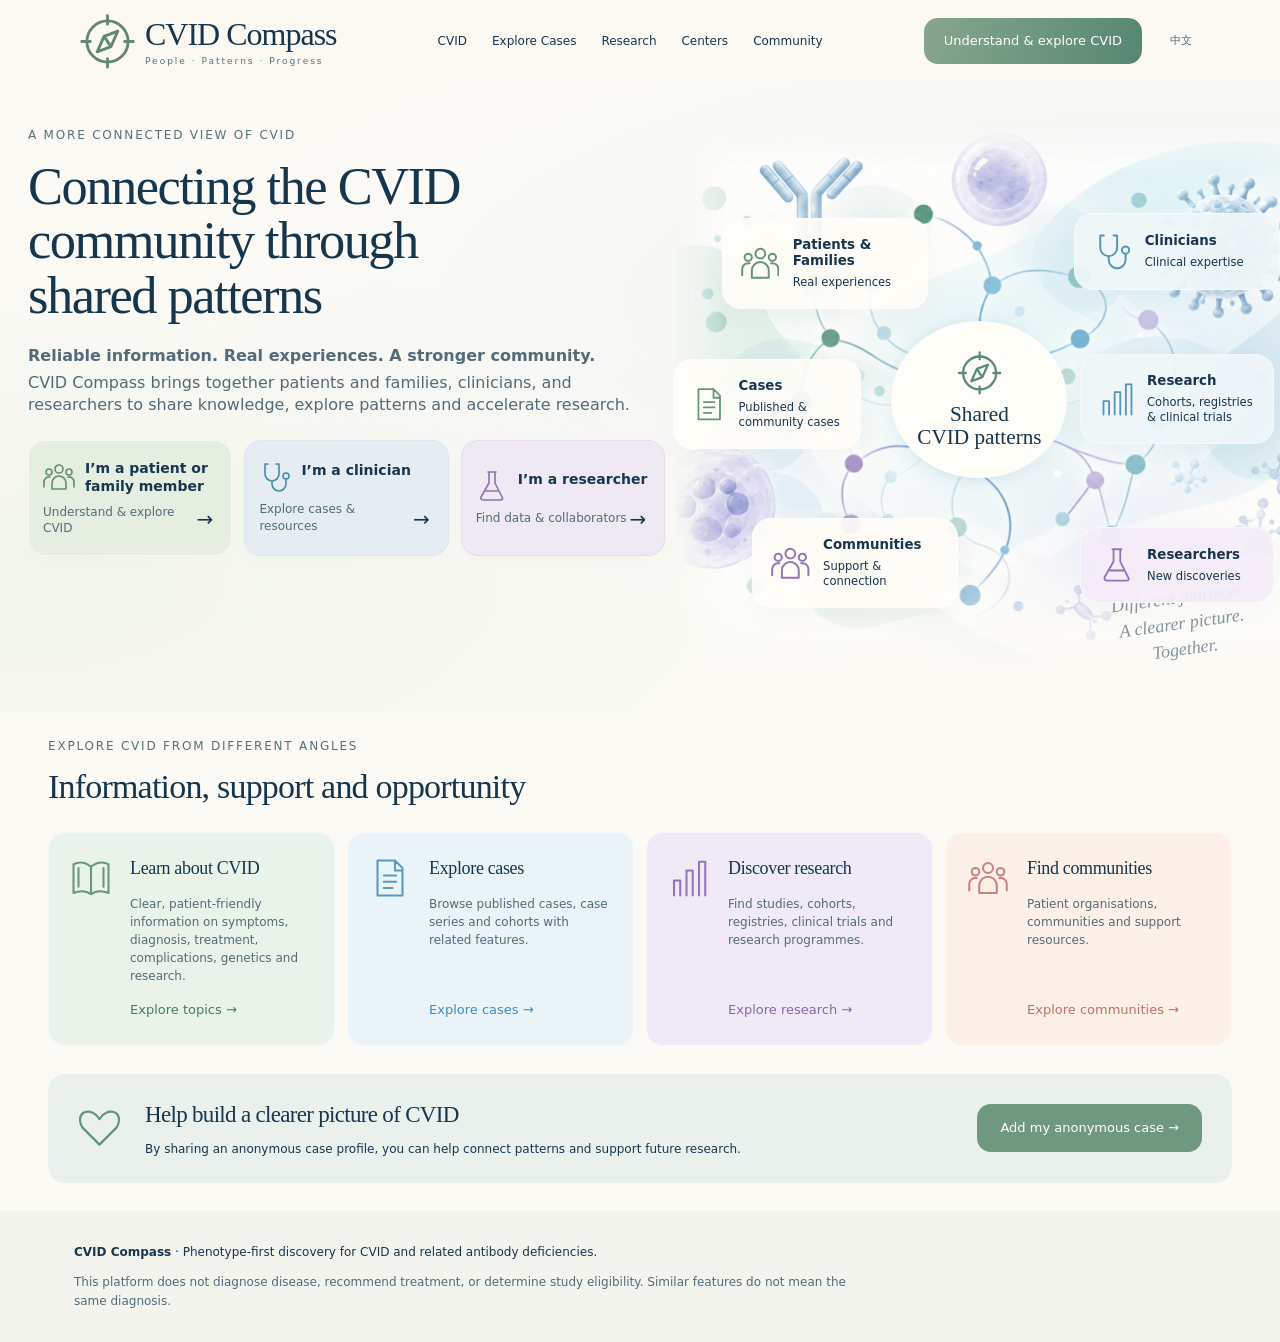
==== commit 8174cb6e: "Refine CVID learning journeys, illustrations and page layouts" ====
--- a/index.html
+++ b/index.html
@@ -12,6 +12,16 @@
   <link rel="stylesheet" href="src/reference-fidelity.css" />
   <link rel="stylesheet" href="src/network-update.css" />
   <link rel="stylesheet" href="src/network-cards.css" />
+  <link rel="stylesheet" href="src/reference-redesign.css?v=20260909" />
+  <link rel="stylesheet" href="src/reference-polish.css?v=20260909b" />
+  <link rel="stylesheet" href="src/interactive-hero.css?v=20260909c" />
+  <link rel="stylesheet" href="src/page-layouts.css?v=20260909d" />
+  <link rel="stylesheet" href="src/learning-hub.css?v=20260911" />
+  <link rel="stylesheet" href="src/flat-pages.css?v=20260911c" />
+  <link rel="stylesheet" href="src/page-art.css?v=20260911" />
+  <link rel="stylesheet" href="src/reading-support.css?v=20260911" />
+  <link rel="stylesheet" href="src/reading-sidebar.css?v=20260911" />
+  <link rel="stylesheet" href="src/edge-art.css?v=20260911" />
 </head>
 <body>
   <header class="site-header">
@@ -23,6 +33,7 @@
   </header>
   <main id="app"></main>
   <footer><p><strong>CVID Compass</strong> · Phenotype-first discovery for CVID and related antibody deficiencies.</p><p class="fine-print">This platform does not diagnose disease, recommend treatment, or determine study eligibility. Similar features do not mean the same diagnosis.</p></footer>
-  <script type="module" src="src/main.js"></script>
+  <script src="src/site-bundle.js?v=20260911-edge" defer></script>
+  <noscript>Enable JavaScript to explore CVID Compass. 请启用 JavaScript。</noscript>
 </body>
 </html>
--- a/src/network-cards.css
+++ b/src/network-cards.css
@@ -1 +1,2 @@
 .reference-art.live-network{aspect-ratio:1.12;container-type:inline-size;isolation:isolate}.reference-art.live-network>img{object-fit:cover;filter:saturate(.48);opacity:.82;z-index:-1}.network-centre{display:flex;flex-direction:column;align-items:center;justify-content:center;top:36%;left:36%;width:29%;height:29%;border-radius:50%;background:#fffdf7;box-shadow:0 8px 25px #30556b06;font-size:clamp(16px,3.5cqw,26px);line-height:1.05}.network-centre .reference-icon{width:28%;height:28%;margin-bottom:8px;color:#588c77}.live-network a{width:34%;min-height:14%;padding:3%;gap:8%;border-radius:23px;border:1px solid #ffffff80;background:#f9fbf5ef;box-shadow:0 8px 24px #33526c08;transition:transform .18s,box-shadow .18s}.live-network a .reference-icon{width:23%;height:auto;color:#66957b}.live-network a strong{display:block;font-size:clamp(10px,2.2cqw,16px);font-family:system-ui,sans-serif;font-weight:600;line-height:1.2}.live-network a small{display:block;margin-top:6px;font-size:clamp(9px,1.9cqw,14px);line-height:1.3;font-weight:400}.live-network a:nth-of-type(1){top:17%;left:8%}.live-network a:nth-of-type(2){top:16%;right:0;background:#f1f7f9ef}.live-network a:nth-of-type(3){top:43%;left:0;width:31%}.live-network a:nth-of-type(4){top:42%;right:-2%;width:32%;background:#f0f7f9ef}.live-network a:nth-of-type(5){bottom:11%;left:13%}.live-network a:nth-of-type(6){bottom:12%;right:-1%;width:32%;background:#f5edf9ef}.live-network a:nth-of-type(2) .reference-icon,.live-network a:nth-of-type(4) .reference-icon{color:#5796b4}.live-network a:nth-of-type(5) .reference-icon,.live-network a:nth-of-type(6) .reference-icon{color:#9275b6}.live-network a:hover{transform:translateY(-3px);box-shadow:0 12px 26px #34536b12}.network-note{position:absolute;bottom:-4%;right:3%;color:#84959e;font:italic clamp(12px,2.7cqw,21px) Georgia,serif;transform:rotate(-8deg);text-align:center;line-height:1.45}.directory-tools{display:flex;flex-wrap:wrap;gap:16px;margin:24px 0}.directory-tools label{display:flex;flex-direction:column;gap:8px}.directory-tools input,.directory-tools select{font:inherit;padding:12px;border:1px solid var(--line);border-radius:12px;background:var(--paper);color:var(--ink)}[data-team-directory]>[hidden]{display:none}@media(max-width:540px){.live-network a{border-radius:15px}.network-centre .reference-icon{margin-bottom:4px}.live-network a small{margin-top:3px}}
+.education-library .learning-groups.article-three-columns{grid-template-columns:repeat(3,minmax(0,1fr))}.genetics-overview{margin:24px 0}.genetics-overview>.reading-card{display:block;max-width:none;background:#eaf1e7;padding:28px;border:0}.genetics-overview h2{margin-top:10px}@media(max-width:900px){.education-library .learning-groups.article-three-columns{grid-template-columns:repeat(2,minmax(0,1fr))}}@media(max-width:600px){.education-library .learning-groups.article-three-columns{grid-template-columns:1fr}}
--- a/src/reference-redesign.css
+++ b/src/reference-redesign.css
@@ -0,0 +1 @@
+body{background:#fcfaf5;color:#15364d}a:focus-visible,button:focus-visible,input:focus-visible{outline:3px solid #608c9c;outline-offset:4px}.discovery-hero{max-width:1280px;min-height:425px;padding:42px 48px 0;grid-template-columns:1fr 1fr;overflow:visible}.discovery-hero h1{font-size:clamp(38px,4.1vw,57px);line-height:1.04;letter-spacing:-1.8px}.discovery-hero .hero-support{display:none}.reference-art.live-network{aspect-ratio:1.2}.reference-art.live-network>img{filter:saturate(.65);opacity:.85}.live-network a{background:#fffdf8e8;min-height:13%;border-radius:19px}.section{max-width:1280px;padding:28px 48px}.prominent-roles{padding-top:0}.role-entry{min-height:145px;border:1px solid #ffffffb0;box-shadow:0 4px 18px #26485e05}.section>h2{font-size:34px;margin-bottom:22px}.angle-grid>.panel{min-height:225px;border:1px solid #ffffff90}.angle-grid>.panel:first-child{background:#eaf3e9}.angle-grid>.panel:nth-child(2){background:#eaf3f8}.angle-grid>.panel:nth-child(3){background:#f0eaf7}.angle-grid>.panel:nth-child(4){background:#fcf0e9}.contribution-section{padding-top:0}.contribution-band{display:flex;align-items:center;gap:24px;padding:26px 30px;background:#eaf1ed;border-radius:22px}.contribution-band>div{flex:1}.contribution-band h2{font-size:24px;margin:0 0 8px}.contribution-band p{margin:0;font-size:14px;line-height:1.6}.contribution-band .button{white-space:nowrap}.page-shell{padding:44px 32px}.patient-landing{max-width:1140px}.patient-landing h1{max-width:720px;font-size:48px}.patient-landing>.article-lead{max-width:770px;line-height:1.7}.patient-paths{display:grid;grid-template-columns:repeat(3,minmax(0,1fr));gap:20px;margin:30px 0}.patient-paths .panel{padding:30px;background:#eaf3e9;border:0;display:block}.patient-paths .panel:nth-child(2){background:#eaf2fa}.patient-paths .panel:nth-child(3){background:#f1eaf7}.patient-paths h2{font-size:25px}.patient-paths p{line-height:1.65}.topic-links{display:flex;flex-wrap:wrap;gap:12px;margin:22px 0}.topic-links a{padding:13px 18px;border:1px solid #dae4de;border-radius:24px;color:var(--ink);text-decoration:none;background:#fffdf9}.article-navigation{display:flex;flex-wrap:wrap;gap:10px;padding:18px 0;border-bottom:1px solid #dbe4de}.article-navigation a{color:#3d7181;font-size:14px}.article-bridge{margin:32px 0;padding:26px;background:#eaf3f5;border-radius:22px}.article-bridge h2{font-size:26px;margin-top:0}.education-article figure img{display:block;width:100%;height:auto}.patient-form-grid{gap:20px}.patient-form-grid fieldset{background:#f4f6f0;border:1px solid #e0e7de;border-radius:22px;padding:22px}.option{border-radius:18px}.option:has(input:checked){background:#e2efe7;border-color:#6e9b82}.education-library .learning-groups.article-three-columns{grid-template-columns:repeat(3,minmax(0,1fr))}@media(max-width:900px){.discovery-hero{padding:28px;min-height:0}.section{padding:24px 28px}.contribution-band{flex-wrap:wrap}.patient-paths{gap:12px}.patient-paths .panel{padding:20px}}@media(max-width:700px){.discovery-hero{grid-template-columns:1fr}.reference-art{max-width:520px}.patient-paths{grid-template-columns:1fr}.patient-landing h1{font-size:37px}.page-shell{padding:30px 22px}.education-library .learning-groups.article-three-columns{grid-template-columns:1fr}.contribution-band{padding:22px}.contribution-band>.reference-icon{display:none}.contribution-band .button{white-space:normal}}
--- a/src/reference-polish.css
+++ b/src/reference-polish.css
@@ -0,0 +1,5 @@
+/* Layout proportions taken from the supplied homepage and patient references. */
+.reference-hero-wrap{position:relative;max-width:1280px;margin:auto;padding-bottom:24px;background:radial-gradient(ellipse at 92% 35%,#e4f1f580,transparent 58%),radial-gradient(ellipse at 0% 80%,#e7f1e780,transparent 48%)}
+.reference-hero-wrap .discovery-hero{position:static;min-height:0;padding:44px 48px 20px;display:block}.discovery-hero>div:first-child{width:56%;padding:0}.discovery-hero h1{max-width:630px;font-size:clamp(42px,4.3vw,60px);line-height:1.015;margin:14px 0 22px;letter-spacing:-1.8px}.discovery-hero h1 span{display:inline}.discovery-hero .hero-promise{font-size:17px!important;font-weight:600;line-height:1.45!important;margin-bottom:4px!important;max-width:630px!important}.discovery-hero>div>p:not(.hero-support){max-width:610px;font-size:16px;line-height:1.4}.reference-hero-wrap .reference-art{position:absolute;right:0;top:0;width:49%;height:100%;max-height:505px;z-index:0;pointer-events:none}.reference-art.live-network>img{height:100%;width:100%;object-fit:cover;opacity:.85;filter:saturate(.62);mask-image:linear-gradient(90deg,transparent,#000 15%)}.reference-hero-wrap .live-network a,.reference-hero-wrap .network-centre{display:none}.reference-hero-wrap .network-note{bottom:4%;right:7%;font-size:20px}.reference-hero-wrap .prominent-roles{position:relative;z-index:2;padding-top:0;padding-right:0;width:76%;margin:0}.prominent-roles .role-grid{gap:16px}.prominent-roles .role-entry{min-height:116px;padding:21px;grid-template-columns:40px 1fr;column-gap:15px;row-gap:8px;border-radius:17px}.role-entry>.reference-icon{grid-row:1;width:38px;height:38px}.role-entry h2{font-size:16px;line-height:1.25;margin:0}.role-entry p{grid-column:1/-1;font-size:13px;padding-right:18px}.role-entry>span:last-child{position:absolute;right:18px;bottom:20px;font-size:0;margin:0}.role-entry>span:last-child:after{content:'→';font-size:20px;font-weight:400}.home-exploration{padding-top:25px}.home-exploration>h2{font-size:34px;margin:6px 0 18px;letter-spacing:-.8px}.home-exploration .angle-grid>.panel{display:grid;grid-template-columns:44px 1fr;grid-template-rows:auto 1fr auto;column-gap:15px;min-height:204px;padding:25px 22px;border-radius:17px}.home-exploration .angle-heading{display:contents}.home-exploration .angle-heading>.reference-icon{grid-column:1;grid-row:1/4;width:40px;height:40px}.home-exploration .angle-heading>h3{grid-column:2;font-size:18px;line-height:1.2}.home-exploration .angle-grid p{grid-column:2;font-size:12px;line-height:1.5;margin:15px 0}.home-exploration .back-link{grid-column:2;font-size:13px}.contribution-band{border-radius:17px;padding:23px 30px;gap:24px}.contribution-band>.reference-icon{color:#61937f;width:43px;height:43px}.contribution-band h2{font-size:23px}.contribution-band p{font-size:12px}.contribution-band .button{font-size:13px;padding:14px 23px}.patient-landing{position:relative;max-width:1000px;padding-top:48px}.patient-landing>.eyebrow,.patient-landing>h1,.patient-landing>.article-lead{position:relative;z-index:1;max-width:65%}.patient-landing h1{font-size:42px;line-height:1.1;margin:12px 0}.patient-landing>.article-lead{font-size:16px;line-height:1.6}.patient-leaves{position:absolute;width:32%;right:20px;top:25px;pointer-events:none}.patient-paths{position:relative;margin-top:30px}.patient-paths .panel{border-radius:18px;min-height:225px;padding:28px}.patient-paths .reference-icon{color:#628e7b;width:38px;height:38px}.patient-paths .panel:nth-child(2) .reference-icon{color:#548cba}.patient-paths .panel:nth-child(3) .reference-icon{color:#997ab7}.patient-paths h2{font-family:system-ui,sans-serif;font-size:19px;font-weight:600;margin:22px 0 14px}.patient-paths p{font-size:14px}.patient-paths span{font-size:14px}.education-article>h1{font-size:40px;line-height:1.15}.education-article>.article-lead{font-size:17px;line-height:1.6}.article-navigation{gap:20px;margin-bottom:20px}.article-navigation a{text-decoration:none;padding:8px 0;border-bottom:2px solid transparent}.article-navigation a:hover{border-color:#719a85}.article-bridge{background:#eaf4f7;padding:25px 28px;border-radius:18px}.article-bridge h2{font-size:24px}.article-bridge p{font-size:15px;line-height:1.6}.patient-form-grid{margin-top:30px}.patient-form-grid legend{font-family:Georgia,serif;font-size:22px}.patient-form-grid .option{background:#fffdfa;border:1px solid #dce5df;font-size:14px;padding:13px 16px}.patient-form-grid input{accent-color:#5c917c}
+@media(max-width:1050px){.reference-hero-wrap .prominent-roles{width:90%}.home-exploration .angle-grid{grid-template-columns:repeat(2,minmax(0,1fr))}.discovery-hero>div:first-child{width:65%}.reference-hero-wrap .reference-art{width:43%;opacity:.7}}
+@media(max-width:700px){.reference-hero-wrap .discovery-hero{padding:30px 24px 20px}.discovery-hero>div:first-child{width:100%}.discovery-hero h1{font-size:42px;max-width:550px}.reference-hero-wrap .reference-art{position:relative;width:100%;height:235px;max-width:450px;margin:10px auto 0;opacity:.9}.reference-hero-wrap .prominent-roles{width:100%;padding:0 24px}.prominent-roles .role-grid{grid-template-columns:1fr}.prominent-roles .role-entry{min-height:98px}.reference-hero-wrap .network-note{font-size:15px}.home-exploration>h2{font-size:29px}.patient-landing>.eyebrow,.patient-landing>h1,.patient-landing>.article-lead{max-width:100%}.patient-leaves{opacity:.2;width:46%}.patient-landing h1{font-size:36px}.patient-paths .panel{min-height:190px}.education-article>h1{font-size:32px}}@media(max-width:480px){.home-exploration .angle-grid{grid-template-columns:1fr}.home-exploration .angle-grid>.panel{min-height:175px}.discovery-hero h1{font-size:37px}}
--- a/src/interactive-hero.css
+++ b/src/interactive-hero.css
@@ -0,0 +1,18 @@
+.reference-hero-wrap .discovery-hero{display:grid;grid-template-columns:minmax(0,1.4fr) minmax(0,1fr);gap:20px;align-items:center}
+.reference-hero-wrap .discovery-hero>div:first-child{width:100%}
+.reference-hero-wrap .reference-art{position:relative;inset:auto;width:100%;height:auto;aspect-ratio:1.12;max-height:none;pointer-events:auto;opacity:1}
+.reference-hero-wrap .live-network a{display:flex;pointer-events:auto}
+.reference-hero-wrap .network-centre{display:flex}
+.reference-hero-wrap .prominent-roles{width:100%;padding-right:48px}
+.reference-hero-wrap .network-note{bottom:-3%;font-size:18px}
+.reference-hero-wrap .hero-left-roles{width:100%;padding:0;margin:24px 0 0}
+.hero-left-roles .role-grid{display:grid;grid-template-columns:repeat(3,minmax(0,1fr));gap:12px}
+.hero-left-roles .role-entry{padding:18px 14px;grid-template-columns:32px 1fr;column-gap:10px;min-height:112px}
+.hero-left-roles .role-entry h2{font-size:14px;line-height:1.3}
+.hero-left-roles .role-entry>.reference-icon{width:32px;height:32px}
+.hero-left-roles .role-entry p{font-size:12px;line-height:1.4}
+.reference-hero-wrap .discovery-hero h1{font-size:clamp(34px,4.1vw,54px);line-height:1.04;letter-spacing:-1.5px}
+.reference-hero-wrap .discovery-hero .hero-promise{font-size:16px!important}
+@media(max-width:1100px) and (min-width:801px){.hero-left-roles .role-entry{grid-template-columns:1fr;padding:14px 10px}.hero-left-roles .role-entry>.reference-icon{display:none}.hero-left-roles .role-entry h2{font-size:12px}.hero-left-roles .role-entry p{font-size:11px}}
+@media(max-width:550px){.hero-left-roles .role-grid{grid-template-columns:1fr}.hero-left-roles .role-entry{min-height:95px}.hero-title-break{display:none}}
+@media(max-width:800px){.reference-hero-wrap .discovery-hero{grid-template-columns:1fr}.reference-hero-wrap .reference-art{max-width:550px;margin:14px auto 25px}.reference-hero-wrap .prominent-roles{padding-right:24px}.reference-hero-wrap .network-note{font-size:15px}}
--- a/src/page-layouts.css
+++ b/src/page-layouts.css
@@ -0,0 +1 @@
+.reference-page{max-width:1120px;margin:24px auto 42px;padding:30px 40px 40px;background:#fffefb;border:1px solid #eef1eb;border-radius:18px;box-shadow:0 8px 32px #284c6406}.page-breadcrumb{display:flex;gap:10px;font-size:12px;color:#63818e;margin-bottom:22px}.page-breadcrumb a{color:inherit;text-decoration:none}.reference-page>h1{font-size:36px;line-height:1.16;letter-spacing:-.7px;margin:12px 0}.reference-page>.section-intro,.reference-page>.article-lead{font-size:15px;line-height:1.65;max-width:780px}.reference-page>.back-link{display:none}.reference-page h2{font-size:24px}.reference-page h3{font-size:19px}.reference-page .panel,.reference-page .research-card,.reference-page .researcher-card{border:1px solid #e3ebe8;border-radius:14px;padding:24px;box-shadow:none;background:#fff}.reference-page .tag{background:#eef7f9;color:#30657b;border:0;font-size:12px}.reference-page .status{font-size:12px}.reference-page .card-grid{gap:16px}.page-tabs{display:flex;gap:23px;overflow:auto;border-bottom:1px solid #dfe7e6;margin:24px 0;padding:12px 0}.page-tabs a{text-decoration:none;white-space:nowrap;font-size:13px;color:#376c82}.featured-paths{display:grid;grid-template-columns:repeat(3,1fr);gap:16px;margin:24px 0}.featured-paths a{padding:23px;background:#eaf7f3;border-radius:14px;text-decoration:none;color:#15364d}.featured-paths a:nth-child(2){background:#edf6fc}.featured-paths a:nth-child(3){background:#f5eef9}.featured-paths h2{font:600 18px system-ui;margin:15px 0}.featured-paths span{font-size:13px}.page-results>.section{padding:23px 0}.page-results .section>h2{font-size:24px;letter-spacing:0}.research-layout{display:grid;grid-template-columns:235px minmax(0,1fr);gap:25px;margin-top:26px;align-items:start}.research-filter{position:sticky;top:20px;background:#f8faf9!important;padding:20px!important}.research-filter h2{font:600 17px system-ui}.research-filter label{display:block;margin:20px 0;font-size:13px}.research-filter input,.research-filter select{display:block;width:100%;min-width:0;margin-top:8px;padding:10px;border:1px solid #dce6e2;border-radius:7px;background:#fff;font:inherit;color:inherit}.research-filter button{width:100%;padding:11px}.research-filter [role=status]{font-size:12px;color:#607e85}.research-list .card-grid{grid-template-columns:1fr}.research-list .research-group{margin:0 0 30px}.research-list .research-group>.eyebrow{display:none}.research-list .research-group>h2{font-size:22px;margin-top:0}.research-list .section-intro{font-size:13px;line-height:1.6}.research-list .research-card{padding:21px 24px;border-left:3px solid #b6daca}.research-list .research-card h3{font-size:21px;margin:12px 0}.research-list .research-card p,.research-list .why{font-size:14px;line-height:1.6}.page-community .card-grid,.page-directory .card-grid{grid-template-columns:repeat(3,minmax(0,1fr))}.page-community .panel h2,.page-directory .panel h2{font-size:21px}.page-community .panel:nth-child(3n+1){background:#f5fbf8}.page-community .panel:nth-child(3n+2){background:#f3f9fc}.page-community .panel:nth-child(3n){background:#faf5fc}.community-band{margin-top:30px;background:#eaf5ef;border-radius:15px;padding:24px;display:flex;align-items:center;gap:22px}.community-band .reference-icon{color:#639f87}.community-band h2{margin:0 0 9px}.community-band p{margin:0;font-size:14px}.page-questionnaire{max-width:980px}.page-questionnaire .patient-form-grid{grid-template-columns:1fr}.page-questionnaire .patient-form-grid fieldset{background:#fff;border:0;border-bottom:1px solid #e2e9e6;border-radius:0;padding:20px 0 28px}.page-questionnaire .patient-form-grid legend{font:600 17px system-ui;color:#163b59}.page-questionnaire .option-grid{display:grid;grid-template-columns:repeat(2,minmax(0,1fr));gap:12px}.page-questionnaire .option{display:flex;align-items:center;gap:10px;min-height:48px;border-radius:9px}.page-questionnaire .hero-actions{border-top:1px solid #e4eae7;padding-top:24px;justify-content:space-between}.page-article>article{max-width:100%;font-size:16px;line-height:1.85}.page-article .article-navigation{padding:12px 0}.page-article>article h2{font-size:26px}.page-article figure{max-width:720px;margin:28px auto}.page-article figcaption{font-size:13px;color:#5d7c85}.page-detail .research-card{max-width:850px;margin-top:25px}.page-detail .research-card h3{font-size:28px}.page-detail .why{background:#edf6f7;border-radius:12px;padding:20px;margin-top:22px}.reference-page [hidden]{display:none!important}@media(max-width:850px){.reference-page{margin:12px;padding:25px}.research-layout{grid-template-columns:1fr}.research-filter{position:static}.page-community .card-grid,.page-directory .card-grid{grid-template-columns:repeat(2,minmax(0,1fr))}}@media(max-width:550px){.reference-page>h1{font-size:30px}.featured-paths,.page-questionnaire .option-grid,.page-community .card-grid,.page-directory .card-grid{grid-template-columns:1fr}.reference-page{padding:22px 18px}.page-breadcrumb{flex-wrap:wrap}}
--- a/src/learning-hub.css
+++ b/src/learning-hub.css
@@ -0,0 +1,3 @@
+.learning-hub{max-width:1280px;margin:0 auto;padding:42px 42px 60px}.learning-hub header{max-width:970px;margin-bottom:28px}.learning-hub .eyebrow{font-size:17px;letter-spacing:.08em;color:#4e6994}.learning-hub h1{font:500 clamp(34px,4.1vw,57px)/1.08 Georgia,'SimSun',serif;letter-spacing:-1.3px;color:#101f67;margin:8px 0 12px}.learning-hub header p{font-size:19px;line-height:1.5;color:#4d6591;margin:0}.learning-topic-grid{display:grid;grid-template-columns:repeat(3,minmax(0,1fr));gap:16px}.learning-topic{--tint:#edf9f4;--accent:#267f76;position:relative;display:block;background:var(--tint);padding:24px 25px 45px;border-radius:20px;color:#13226b;text-decoration:none;transition:transform .18s,box-shadow .18s}.learning-topic:nth-child(2){--tint:#fff2f5;--accent:#d9577b}.learning-topic:nth-child(3){--tint:#edf8ff;--accent:#388dd7}.learning-topic:nth-child(4){--tint:#f5f1ff;--accent:#8850d6}.learning-topic:nth-child(5){--tint:#fff7ed;--accent:#e69a52}.learning-topic:nth-child(6){--tint:#edfbfd;--accent:#318fde}.learning-topic:hover{transform:translateY(-3px);box-shadow:0 8px 22px #32566b10}.learning-topic:focus-visible{outline:3px solid var(--accent);outline-offset:4px}.topic-illustration{width:110px;height:110px;color:var(--accent)}.icon-halo{fill:currentColor;opacity:.12}.topic-illustration g{stroke:currentColor;stroke-width:3;stroke-linecap:round;stroke-linejoin:round;fill:currentColor;fill-opacity:.16}.learning-topic h2{font:500 32px/1.08 Georgia,'SimSun',serif;letter-spacing:-.7px;margin:18px 0 12px;max-width:320px}.learning-topic p{font-size:17px;line-height:1.5;color:#4d6591;margin:0;padding-right:30px}.topic-arrow{position:absolute;right:23px;bottom:23px;display:grid;place-items:center;border-radius:50%;width:44px;height:44px;color:var(--accent);background:color-mix(in srgb,var(--accent) 12%,transparent);font-size:30px}.education-article.reference-page,.education-library.reference-page{background:transparent;border:0;box-shadow:none;border-radius:0;margin:0 auto}.education-article .gene-reading-grid{grid-template-columns:repeat(3,minmax(0,1fr))}.gene-reading-grid h2{font-size:22px}.gene-reading-grid .reading-card{padding:20px}.gene-reading-grid p{font-size:14px}@media(max-width:850px){.learning-hub{padding:30px 24px}.learning-topic-grid{grid-template-columns:repeat(2,minmax(0,1fr))}.learning-topic h2{font-size:28px}.learning-topic p{font-size:16px}.education-article .gene-reading-grid{grid-template-columns:repeat(2,minmax(0,1fr))}}@media(max-width:550px){.learning-topic-grid,.education-article .gene-reading-grid{grid-template-columns:1fr}.learning-hub header p{font-size:17px}.learning-topic{padding:24px 24px 50px}.topic-illustration{width:90px;height:90px}}
+
+.education-library .article-row-list{display:grid;grid-template-columns:1fr!important;gap:16px;margin:24px 0}.article-row-list .reading-card{display:block;min-height:0;padding:24px 28px;background:#edf6f6;border:0;border-radius:18px}.article-row-list .reading-card:nth-child(3n+2){background:#f3eef8}.article-row-list .reading-card:nth-child(3n){background:#eef4e9}.article-row-list h2{margin:10px 0;font-size:26px}.article-row-list p{margin:12px 0}.genetics-overview{width:100%}
--- a/src/flat-pages.css
+++ b/src/flat-pages.css
@@ -0,0 +1,9 @@
+/* Content sits directly on the page; individual resource cards keep their colours. */
+#app>.page-shell,#app .reference-page,#app .page-shell.reference-page,#app>.learning-hub{background:transparent;border:0;border-radius:0;box-shadow:none;margin:0 auto;padding-top:34px}
+#app .page-breadcrumb{display:none}
+/* Full-width filter sections stay open; individual cards and input controls remain distinct. */
+#app .page-browse>.panel:has(fieldset),#app .page-browse>.panel:has(.filters){background:transparent;border:0;box-shadow:none;border-radius:0;padding:20px 0}
+#app .patient-landing .patient-paths>.panel:first-child{background:#eaf3e9}
+#app .patient-landing .patient-paths>.panel:nth-child(2){background:#eaf2fa}
+#app .patient-landing .patient-paths>.panel:nth-child(3){background:#f1eaf7}
+@media(max-width:850px){#app .reference-page,#app .page-shell.reference-page{margin:0 auto;padding:28px 24px}}
--- a/src/page-art.css
+++ b/src/page-art.css
@@ -0,0 +1 @@
+.illustrated-intro{position:relative;display:flow-root}.page-topic-art{float:right;width:30%;max-width:310px;height:165px;object-fit:contain;margin:0 0 24px 30px;mix-blend-mode:multiply;pointer-events:none;border:0!important;border-radius:0!important}.learning-hub header.illustrated-intro{max-width:none}.illustrated-intro>.learning-topic-grid,.illustrated-intro>.card-grid,.illustrated-intro>.research-layout,.illustrated-intro>.directory-tools,.illustrated-intro>.genetics-overview,.illustrated-intro>.article-row-list,.illustrated-intro>.article-navigation,.illustrated-intro>article,.illustrated-intro>.panel,.illustrated-intro>.demo-notice{clear:both}.education-article .page-topic-art{width:30%;height:165px}.page-directory .page-topic-art,.page-research .page-topic-art{max-width:350px;width:34%;height:175px}@media(max-width:650px){.page-topic-art,.education-article .page-topic-art,.page-directory .page-topic-art,.page-research .page-topic-art{float:none;display:block;width:65%;max-width:280px;height:130px;margin:0 auto 18px}.learning-hub header .page-topic-art{width:60%}}
--- a/src/reading-support.css
+++ b/src/reading-support.css
@@ -0,0 +1,5 @@
+.topic-intro{max-width:820px;color:#526f7c;line-height:1.7;font-size:17px;margin:15px 0 26px}.reading-highlights{background:#edf5f1;border-radius:16px;padding:22px 26px;margin:22px 0}.reading-highlights h2{font-size:23px;margin:0 0 14px}.reading-highlights ul{margin:0;padding-left:21px;display:grid;gap:12px}.reading-highlights li{font-size:15px;line-height:1.7;color:#365568}.reading-next-links{display:flex;gap:12px;flex-wrap:wrap}.education-article>article>figure{background:transparent}.education-article>article>figure img{mix-blend-mode:multiply;mask-image:linear-gradient(to right,transparent,#000 3%,#000 97%,transparent)}.article-navigation a{max-width:260px;line-height:1.4}.page-topic-art[src$=".svg"]{mix-blend-mode:normal;object-fit:contain}.education-article .source-list{font-size:14px;color:#536f7d;line-height:1.7;overflow-wrap:anywhere}
+.illustrated-intro>.page-topic-art{height:145px;margin-top:-6px;margin-bottom:12px;filter:saturate(.65) contrast(.94);opacity:.88;mix-blend-mode:multiply;-webkit-mask-image:radial-gradient(ellipse 66% 65% at 50% 46%,#000 46%,#0009 65%,transparent 85%);mask-image:radial-gradient(ellipse 66% 65% at 50% 46%,#000 46%,#0009 65%,transparent 85%)}
+.illustrated-intro>.page-topic-art[src$=".svg"]{filter:none;opacity:.95;-webkit-mask-image:none;mask-image:none;mix-blend-mode:normal}
+.education-library.illustrated-intro>.topic-intro{max-width:740px;margin-bottom:22px}
+@media(max-width:650px){.illustrated-intro>.page-topic-art{height:110px;margin-bottom:10px}}
--- a/src/reading-sidebar.css
+++ b/src/reading-sidebar.css
@@ -0,0 +1,3 @@
+.reference-hero-wrap{max-width:1440px}.reference-hero-wrap .discovery-hero{padding-right:0;grid-template-columns:minmax(0,1.15fr) minmax(0,1fr);gap:8px}.reference-hero-wrap .reference-art{width:100%;max-width:none;min-height:470px;aspect-ratio:1.12;overflow:visible}.reference-hero-wrap .reference-art>img{mask-image:none}.reference-hero-wrap .live-network a:nth-of-type(4){right:1%}.reference-hero-wrap .live-network a:nth-of-type(6){right:1%}
+#app .with-reading-sidebar{display:grid;grid-template-columns:215px minmax(0,1fr);gap:35px;max-width:1320px}.reading-sidebar{align-self:start;position:sticky;top:20px;padding:19px 16px;background:#edf6f380;border-radius:14px}.reading-sidebar h2{font:600 15px/1.4 system-ui;margin:0 0 14px}.reading-sidebar .article-navigation{display:flex;flex-direction:column;gap:3px;padding:0 0 20px;margin:0 0 22px;border-bottom:1px solid #dbe6e2}.reading-sidebar .article-navigation a{max-width:none;padding:8px 0;font-size:12px;line-height:1.5}.reading-topic-nav a{display:flex;align-items:center;gap:10px;padding:12px 7px;color:#3e617c;text-decoration:none;font-size:13px;line-height:1.4;border-radius:10px}.reading-topic-nav a[aria-current],.reading-topic-nav a:hover{background:#dcefeb}.reading-topic-nav .reference-icon{width:25px;height:25px;color:#648e84}.reading-topic-nav a:nth-of-type(2n) .reference-icon{color:#987bbc}.reading-main{min-width:0}.reading-main>h1{font-size:38px;line-height:1.15;margin:0 0 18px}.reading-main>article{font-size:17px;line-height:1.85}.reading-main>article>figure img{width:100%;height:auto;mix-blend-mode:multiply}.reading-main .article-lead{font-size:17px;line-height:1.6}.reading-main>article figure{margin:25px 0}.reading-main .page-topic-art{max-width:260px}
+@media(max-width:850px){#app .with-reading-sidebar{grid-template-columns:175px minmax(0,1fr);gap:22px}.reading-sidebar{padding:15px 12px}.reading-main>h1{font-size:32px}.reference-hero-wrap .reference-art{min-height:0}}@media(max-width:650px){#app .with-reading-sidebar{display:block}.reading-sidebar{position:static;margin-bottom:25px}.reading-sidebar .article-navigation{display:grid;grid-template-columns:1fr 1fr}.reading-topic-nav{display:none}.reference-hero-wrap .discovery-hero{padding-right:0;padding-left:24px}.reference-hero-wrap .discovery-hero>div:first-child{padding-right:24px}.reference-hero-wrap .reference-art{max-width:none}}
--- a/src/edge-art.css
+++ b/src/edge-art.css
@@ -0,0 +1 @@
+.reference-hero-wrap{max-width:none;width:100%;overflow:hidden}.reference-hero-wrap .discovery-hero{max-width:none;width:100%;box-sizing:border-box;padding-left:max(28px,calc((100vw - 1344px)/2));padding-right:0;grid-template-columns:minmax(0,1.05fr) minmax(0,1fr)}.reference-hero-wrap .reference-art{justify-self:end;margin-right:0}.reference-hero-wrap .reference-art>img{mix-blend-mode:multiply;filter:saturate(.62);-webkit-mask-image:linear-gradient(90deg,transparent,#000 9%),linear-gradient(180deg,transparent,#000 8%,#000 86%,transparent);mask-image:linear-gradient(90deg,transparent,#000 9%),linear-gradient(180deg,transparent,#000 8%,#000 86%,transparent);-webkit-mask-composite:source-in;mask-composite:intersect}.reference-hero-wrap .network-note{bottom:1%;right:5%}.page-topic-art[src$="immune-tests-scene.svg"]{max-width:350px;width:35%;height:160px}@media(max-width:800px){.reference-hero-wrap .discovery-hero{grid-template-columns:1fr;padding-left:24px}.reference-hero-wrap .discovery-hero>div:first-child{padding-right:24px}.reference-hero-wrap .reference-art{max-width:none;margin-right:0}.page-topic-art[src$="immune-tests-scene.svg"]{width:75%;height:135px}}
